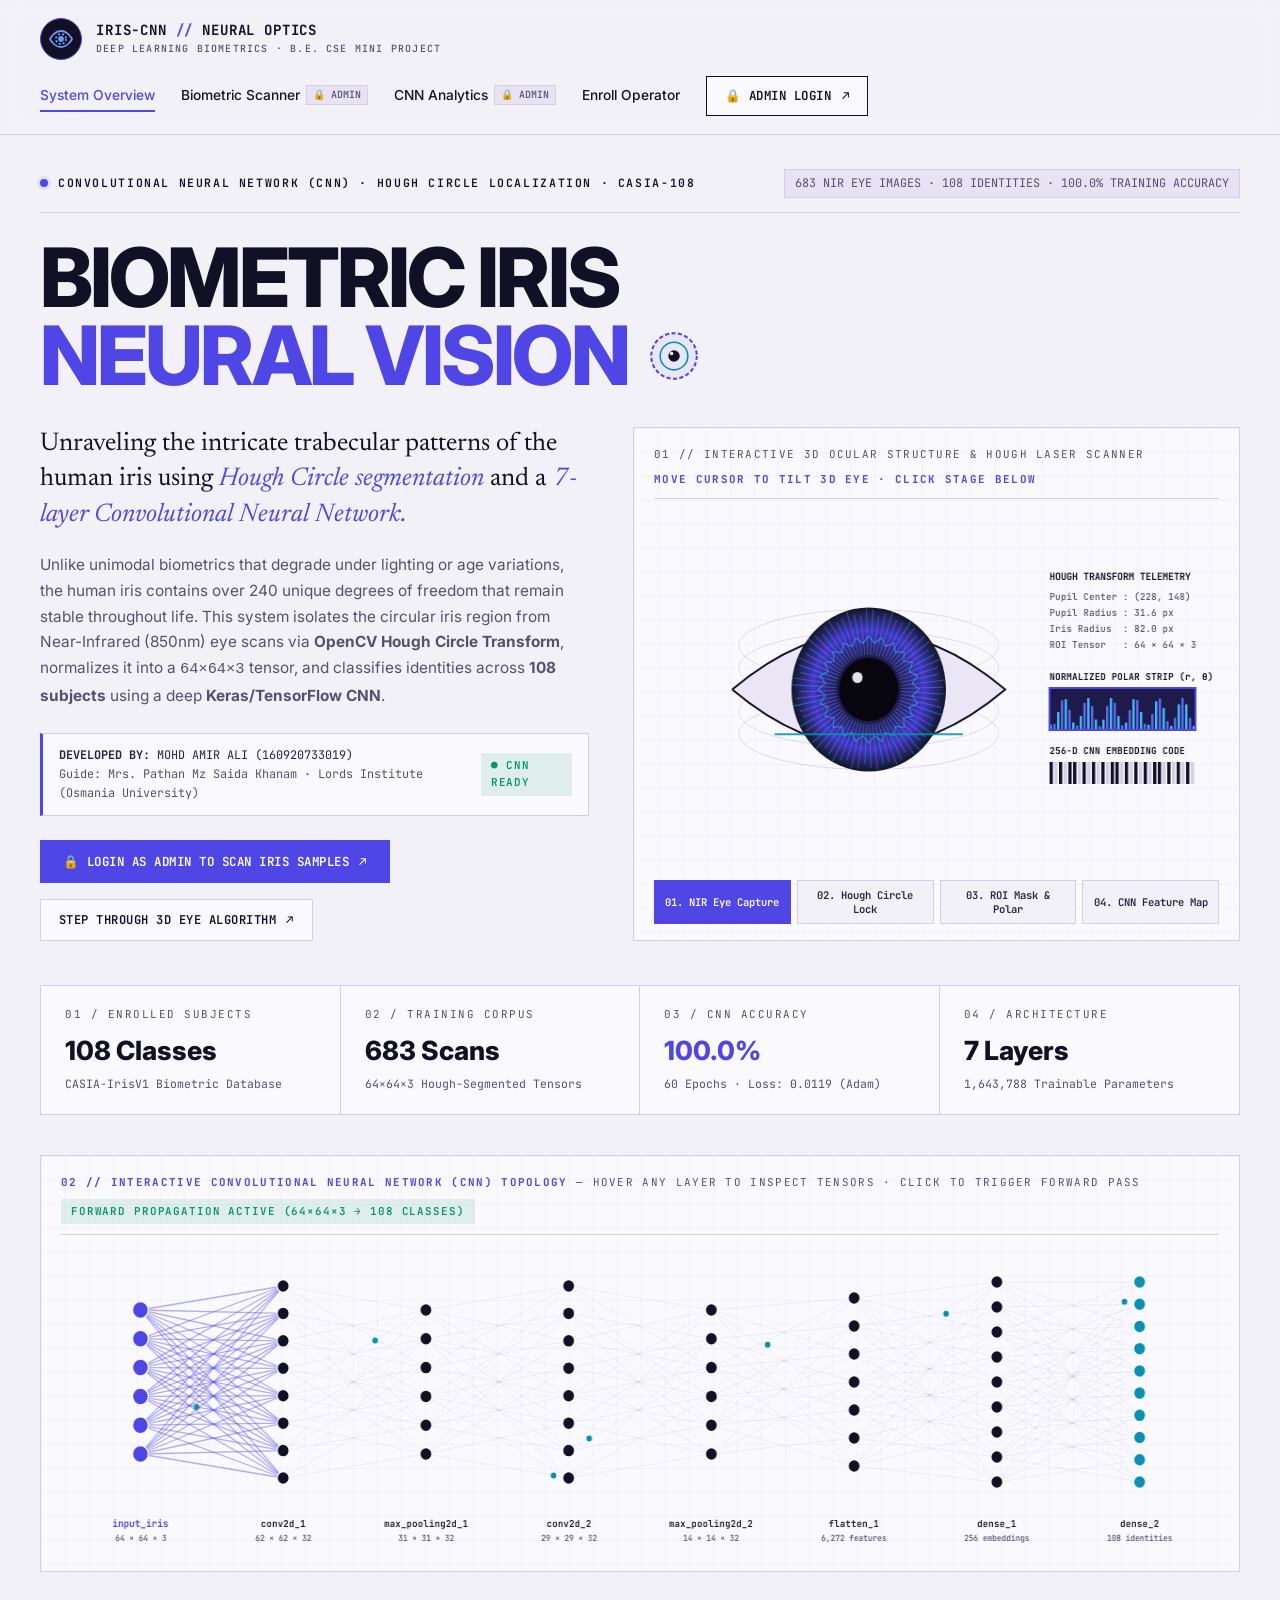
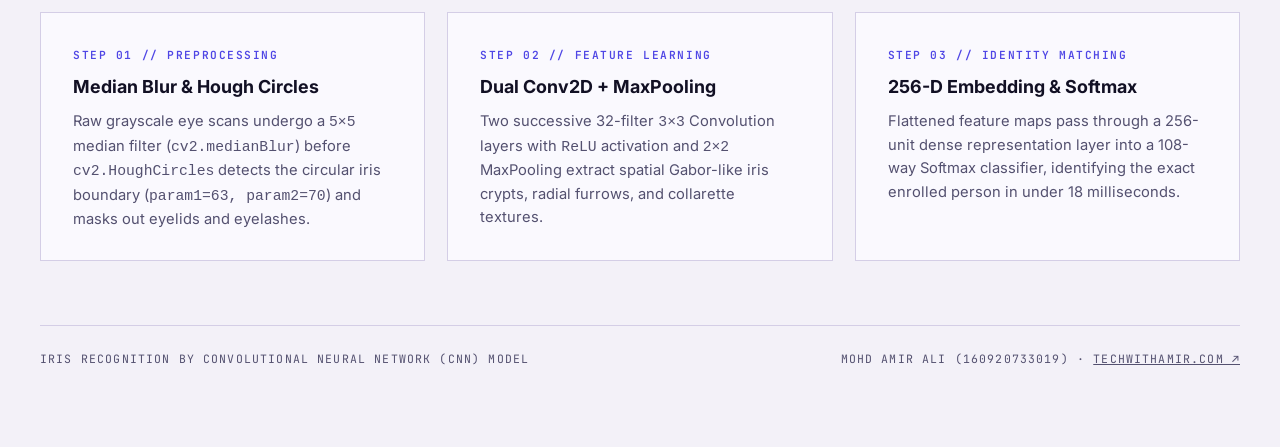
==== index.html @ 8cda31ec "Initial commit: Upgrade Iris Recognition CNN platform with interactive 3D Eye Scanner, 7-Layer CNN V" ====
<!DOCTYPE html>
<html lang="en">
<head>
  <meta charset="utf-8" />
  <meta name="viewport" content="width=device-width, initial-scale=1.0" />
  <title>IRIS-CNN // Biometric Iris Recognition by Convolutional Neural Network</title>
  <style>
@import url('https://fonts.googleapis.com/css2?family=Inter:wght@400;500;600;700;800;900&family=Newsreader:ital,opsz,wght@0,6..72,400;0,6..72,500;0,6..72,600;1,6..72,400;1,6..72,500&family=JetBrains+Mono:wght@400;500;600;700&display=swap');

:root {
  /* Biometric Neural-Optics Palette (Distinct from both techwithamir.com & WSN-CHAIN) */
  --bg-primary: #F3F1F8;         /* Optical Alabaster-Lavender Mist */
  --bg-surface: #FAF9FE;         /* Pure Frosted Violet-White Surface */
  --bg-elevated: #E7E3F3;        /* Soft Neural Iris Tint */
  --ink-dark: #121024;           /* Deep Neural Obsidian */
  --ink-soft: #262342;           /* Indigo-Charcoal */
  --accent-indigo: #4F46E5;      /* Electric Iris Indigo */
  --accent-indigo-hover: #3730A3;
  --accent-indigo-soft: rgba(79, 70, 229, 0.10);
  --accent-cyan: #0891B2;        /* Optical Laser Cyan */
  --accent-cyan-soft: rgba(8, 145, 178, 0.10);
  --verified-emerald: #059669;
  --verified-bg: rgba(5, 150, 105, 0.11);
  --spoof-crimson: #E11D48;
  --spoof-bg: rgba(225, 29, 72, 0.11);
  --slate-muted: #545170;
  --border-hairline: #D4CEE6;
  --border-strong: #B8B0D4;
  --font-sans: 'Inter', -apple-system, BlinkMacSystemFont, 'Segoe UI', Roboto, sans-serif;
  --font-serif: 'Newsreader', 'Georgia', 'Times New Roman', serif;
  --font-mono: 'JetBrains Mono', 'SFMono-Regular', Menlo, Monaco, Consolas, monospace;
}

* {
  box-sizing: border-box;
  margin: 0;
  padding: 0;
}

html, body {
  background-color: var(--bg-primary);
  color: var(--ink-dark);
  font-family: var(--font-sans);
  -webkit-font-smoothing: antialiased;
  line-height: 1.6;
  min-height: 100vh;
}

a {
  color: inherit;
  text-decoration: none;
  transition: all 0.2s ease;
}

/* ==========================================================================
   ADMIN SESSION BAR (Unlocked upon Biometric Admin Login)
   ========================================================================== */
.admin-session-bar {
  background-color: var(--ink-dark);
  color: #E0E7FF;
  font-family: var(--font-mono);
  font-size: 0.74rem;
  letter-spacing: 0.08em;
  padding: 9px 40px;
  border-bottom: 1px solid rgba(99, 102, 241, 0.4);
}

.admin-session-inner {
  max-width: 1340px;
  margin: 0 auto;
  display: flex;
  align-items: center;
  justify-content: space-between;
  flex-wrap: wrap;
  gap: 12px;
}

.admin-badge-pill {
  display: inline-flex;
  align-items: center;
  gap: 8px;
  background-color: rgba(79, 70, 229, 0.28);
  color: #A5B4FC;
  padding: 3px 10px;
  border: 1px solid rgba(165, 180, 252, 0.4);
  font-weight: 600;
}

.pulse-dot {
  width: 7px;
  height: 7px;
  border-radius: 50%;
  background-color: #38BDF8;
  display: inline-block;
  box-shadow: 0 0 8px #38BDF8;
}

/* ==========================================================================
   PROJECT HEADER
   ========================================================================== */
.site-header {
  border-bottom: 1px solid var(--border-hairline);
  background-color: rgba(243, 241, 248, 0.92);
  backdrop-filter: blur(8px);
  position: sticky;
  top: 0;
  z-index: 100;
}

.header-inner {
  max-width: 1340px;
  margin: 0 auto;
  padding: 18px 40px;
  display: flex;
  align-items: center;
  justify-content: space-between;
  flex-wrap: wrap;
  gap: 16px;
}

.brand-lockup {
  display: flex;
  align-items: center;
  gap: 14px;
  cursor: pointer;
}

.project-iris-icon {
  width: 42px;
  height: 42px;
  background-color: var(--ink-dark);
  border: 1.5px solid var(--accent-indigo);
  border-radius: 50%;
  display: flex;
  align-items: center;
  justify-content: center;
  color: #818CF8;
  flex-shrink: 0;
}

.brand-text {
  display: flex;
  flex-direction: column;
}

.brand-name {
  font-family: var(--font-mono);
  font-size: 0.88rem;
  font-weight: 700;
  letter-spacing: 0.06em;
  text-transform: uppercase;
  color: var(--ink-dark);
  line-height: 1.2;
}

.brand-name .slash-accent {
  color: var(--accent-indigo);
}

.brand-tagline {
  font-family: var(--font-mono);
  font-size: 0.62rem;
  font-weight: 500;
  letter-spacing: 0.12em;
  text-transform: uppercase;
  color: var(--slate-muted);
  margin-top: 2px;
}

.site-nav {
  display: flex;
  align-items: center;
  gap: 26px;
  flex-wrap: wrap;
}

.nav-link {
  font-size: 0.86rem;
  font-weight: 500;
  color: var(--ink-dark);
  padding: 4px 0;
  border-bottom: 2px solid transparent;
  display: inline-flex;
  align-items: center;
  gap: 6px;
  cursor: pointer;
}

.nav-link:hover,
.nav-link.active {
  color: var(--accent-indigo);
  border-bottom-color: var(--accent-indigo);
}

.nav-lock-tag {
  font-family: var(--font-mono);
  font-size: 0.62rem;
  padding: 1px 6px;
  background-color: var(--bg-elevated);
  color: var(--slate-muted);
  border: 1px solid var(--border-hairline);
}

.nav-cta {
  display: inline-flex;
  align-items: center;
  gap: 10px;
  padding: 9px 18px;
  border: 1px solid var(--ink-dark);
  font-family: var(--font-mono);
  font-size: 0.78rem;
  font-weight: 600;
  letter-spacing: 0.04em;
  text-transform: uppercase;
  color: var(--ink-dark);
  background: var(--bg-surface);
  cursor: pointer;
}

.nav-cta:hover,
.nav-cta.admin-active {
  border-color: var(--accent-indigo);
  background-color: var(--accent-indigo);
  color: #FFFFFF;
}

/* ==========================================================================
   MAIN CONTAINER & HERO
   ========================================================================== */
.page-container {
  max-width: 1340px;
  margin: 0 auto;
  padding: 34px 40px 80px;
}

.eyebrow-bar {
  display: flex;
  align-items: center;
  justify-content: space-between;
  margin-bottom: 26px;
  flex-wrap: wrap;
  gap: 12px;
  padding-bottom: 14px;
  border-bottom: 1px solid var(--border-hairline);
}

.eyebrow-left {
  display: inline-flex;
  align-items: center;
  gap: 10px;
  font-family: var(--font-mono);
  font-size: 0.72rem;
  font-weight: 600;
  letter-spacing: 0.14em;
  text-transform: uppercase;
  color: var(--ink-dark);
}

.indigo-dot {
  width: 8px;
  height: 8px;
  border-radius: 50%;
  background-color: var(--accent-indigo);
  display: inline-block;
  box-shadow: 0 0 0 3px var(--accent-indigo-soft);
}

.eyebrow-right {
  font-family: var(--font-mono);
  font-size: 0.74rem;
  color: var(--slate-muted);
  background-color: var(--bg-elevated);
  padding: 4px 10px;
  border: 1px solid var(--border-hairline);
}

.eyebrow-label {
  display: inline-block;
  font-family: var(--font-mono);
  font-size: 0.7rem;
  font-weight: 600;
  letter-spacing: 0.14em;
  text-transform: uppercase;
  color: var(--accent-indigo);
  margin-bottom: 8px;
}

.hero-headline-block {
  margin: 6px 0 32px;
}

.hero-display {
  font-family: var(--font-sans);
  font-weight: 800;
  font-size: clamp(2.8rem, 6.4vw, 5.5rem);
  line-height: 0.95;
  letter-spacing: -0.035em;
  text-transform: uppercase;
}

.hero-line-dark {
  color: var(--ink-dark);
  display: block;
}

.hero-line-indigo {
  color: var(--accent-indigo);
  display: inline-flex;
  align-items: center;
  gap: 20px;
  flex-wrap: wrap;
}

.editorial-split {
  display: grid;
  grid-template-columns: 0.95fr 1.05fr;
  gap: 44px;
  align-items: stretch;
  margin-bottom: 44px;
}

@media (max-width: 980px) {
  .editorial-split {
    grid-template-columns: 1fr;
  }
}

.editorial-lead {
  font-family: var(--font-serif);
  font-size: clamp(1.35rem, 2vw, 1.78rem);
  line-height: 1.4;
  color: var(--ink-dark);
  margin-bottom: 18px;
}

.editorial-lead em {
  color: var(--accent-indigo);
  font-style: italic;
}

.editorial-body {
  font-size: 0.96rem;
  line-height: 1.68;
  color: var(--slate-muted);
  margin-bottom: 24px;
}

.author-credit-box {
  display: flex;
  align-items: center;
  justify-content: space-between;
  padding: 12px 16px;
  background-color: var(--bg-surface);
  border: 1px solid var(--border-hairline);
  border-left: 3px solid var(--accent-indigo);
  margin-bottom: 24px;
  font-family: var(--font-mono);
  font-size: 0.74rem;
  color: var(--ink-soft);
}

.btn-primary-editorial {
  display: inline-flex;
  align-items: center;
  gap: 10px;
  padding: 12px 22px;
  background-color: var(--accent-indigo);
  color: #FFFFFF;
  font-family: var(--font-mono);
  font-size: 0.78rem;
  font-weight: 600;
  letter-spacing: 0.04em;
  text-transform: uppercase;
  border: 1px solid var(--accent-indigo);
  cursor: pointer;
}

.btn-primary-editorial:hover {
  background-color: var(--ink-dark);
  border-color: var(--ink-dark);
}

.btn-secondary-editorial {
  display: inline-flex;
  align-items: center;
  gap: 10px;
  padding: 12px 18px;
  background-color: var(--bg-surface);
  color: var(--ink-dark);
  font-family: var(--font-mono);
  font-size: 0.76rem;
  font-weight: 600;
  letter-spacing: 0.04em;
  text-transform: uppercase;
  border: 1px solid var(--border-hairline);
  cursor: pointer;
}

.btn-secondary-editorial:hover {
  border-color: var(--accent-indigo);
  color: var(--accent-indigo);
  background-color: var(--bg-elevated);
}

.btn-danger-editorial {
  display: inline-flex;
  align-items: center;
  gap: 10px;
  padding: 10px 18px;
  background-color: var(--spoof-bg);
  color: var(--spoof-crimson);
  font-family: var(--font-mono);
  font-size: 0.76rem;
  font-weight: 600;
  letter-spacing: 0.04em;
  text-transform: uppercase;
  border: 1px solid var(--spoof-crimson);
  cursor: pointer;
}

.btn-danger-editorial:hover {
  background-color: var(--spoof-crimson);
  color: #FFFFFF;
}

/* Interactive 3D Eye & CNN Canvas Containers */
.interactive-viz-card {
  border: 1px solid var(--border-hairline);
  background-color: var(--bg-surface);
  background-image:
    linear-gradient(to right, rgba(79, 70, 229, 0.045) 1px, transparent 1px),
    linear-gradient(to bottom, rgba(79, 70, 229, 0.045) 1px, transparent 1px);
  background-size: 24px 24px;
  padding: 18px 20px 16px;
  display: flex;
  flex-direction: column;
  justify-content: space-between;
}

.viz-header {
  display: flex;
  justify-content: space-between;
  align-items: center;
  font-family: var(--font-mono);
  font-size: 0.68rem;
  letter-spacing: 0.12em;
  color: var(--slate-muted);
  border-bottom: 1px solid var(--border-hairline);
  padding-bottom: 10px;
  margin-bottom: 10px;
  flex-wrap: wrap;
  gap: 8px;
}

.stage-pills-bar {
  display: flex;
  gap: 6px;
  margin-top: 10px;
  flex-wrap: wrap;
}

.stage-pill {
  flex: 1;
  min-width: 120px;
  font-family: var(--font-mono);
  font-size: 0.66rem;
  padding: 7px 10px;
  border: 1px solid var(--border-hairline);
  background-color: var(--bg-primary);
  color: var(--ink-soft);
  cursor: pointer;
  text-align: center;
  font-weight: 600;
}

.stage-pill.active,
.stage-pill:hover {
  background-color: var(--accent-indigo);
  border-color: var(--accent-indigo);
  color: #FFFFFF;
}

/* Metrics Strip */
.metrics-strip {
  display: grid;
  grid-template-columns: repeat(4, 1fr);
  background-color: var(--bg-surface);
  border: 1px solid var(--border-hairline);
  margin-bottom: 40px;
}

@media (max-width: 840px) {
  .metrics-strip {
    grid-template-columns: repeat(2, 1fr);
  }
}

.metric-item {
  padding: 20px 24px;
  border-right: 1px solid var(--border-hairline);
}

.metric-item:last-child {
  border-right: none;
}

.metric-label {
  font-family: var(--font-mono);
  font-size: 0.68rem;
  letter-spacing: 0.14em;
  text-transform: uppercase;
  color: var(--slate-muted);
  margin-bottom: 6px;
}

.metric-value {
  font-size: 1.65rem;
  font-weight: 800;
  color: var(--ink-dark);
}

.metric-value.accent {
  color: var(--accent-indigo);
}

.metric-sub {
  font-family: var(--font-mono);
  font-size: 0.72rem;
  color: var(--slate-muted);
  margin-top: 4px;
}

/* Cards, Tables, Scanner Grid */
.editorial-card {
  background-color: var(--bg-surface);
  border: 1px solid var(--border-hairline);
  padding: 28px 32px;
  margin-bottom: 28px;
}

.scanner-3stage-grid {
  display: grid;
  grid-template-columns: 1fr 0.85fr 1.15fr;
  gap: 22px;
  margin-bottom: 28px;
}

@media (max-width: 1080px) {
  .scanner-3stage-grid {
    grid-template-columns: 1fr;
  }
}

.sample-cards-grid {
  display: grid;
  grid-template-columns: repeat(auto-fit, minmax(195px, 1fr));
  gap: 12px;
  margin-top: 14px;
}

.sample-card {
  padding: 12px;
  border: 1px solid var(--border-hairline);
  background-color: var(--bg-primary);
  cursor: pointer;
  transition: all 0.2s ease;
  display: flex;
  align-items: center;
  gap: 12px;
}

.sample-card:hover,
.sample-card.active {
  border-color: var(--accent-indigo);
  background-color: var(--accent-indigo-soft);
}

.sample-thumb {
  width: 52px;
  height: 40px;
  object-fit: cover;
  border: 1px solid var(--border-strong);
  background: #000;
}

.status-pill {
  display: inline-block;
  font-family: var(--font-mono);
  font-size: 0.68rem;
  font-weight: 600;
  letter-spacing: 0.08em;
  padding: 4px 10px;
  text-transform: uppercase;
}

.status-pill.verified {
  color: var(--verified-emerald);
  background-color: var(--verified-bg);
}

.status-pill.spoof {
  color: var(--spoof-crimson);
  background-color: var(--spoof-bg);
}

.editorial-table {
  width: 100%;
  border-collapse: collapse;
  background-color: var(--bg-surface);
  border: 1px solid var(--border-hairline);
}

.editorial-table th {
  text-align: left;
  padding: 12px 16px;
  font-family: var(--font-mono);
  font-size: 0.7rem;
  font-weight: 600;
  letter-spacing: 0.12em;
  text-transform: uppercase;
  color: var(--ink-soft);
  background-color: var(--bg-elevated);
  border-bottom: 1px solid var(--border-hairline);
}

.editorial-table td {
  padding: 12px 16px;
  border-bottom: 1px solid var(--border-hairline);
  font-size: 0.88rem;
  color: var(--ink-dark);
}

.mono-cell {
  font-family: var(--font-mono);
  font-size: 0.8rem;
}

.form-group { margin-bottom: 18px; }
.form-label {
  display: block;
  font-family: var(--font-mono);
  font-size: 0.72rem;
  font-weight: 600;
  letter-spacing: 0.12em;
  text-transform: uppercase;
  margin-bottom: 8px;
}
.form-input {
  width: 100%;
  padding: 12px 14px;
  background-color: var(--bg-primary);
  border: 1px solid var(--border-hairline);
  font-family: var(--font-mono);
  font-size: 0.9rem;
  color: var(--ink-dark);
}

.alert-banner {
  padding: 14px 18px;
  margin-bottom: 20px;
  border-left: 3px solid var(--accent-indigo);
  background-color: var(--accent-indigo-soft);
  font-family: var(--font-mono);
  font-size: 0.82rem;
}

.alert-banner.danger {
  border-left-color: var(--spoof-crimson);
  background-color: var(--spoof-bg);
  color: var(--spoof-crimson);
}

.site-footer {
  border-top: 1px solid var(--border-hairline);
  margin-top: 64px;
  padding-top: 24px;
  display: flex;
  justify-content: space-between;
  font-family: var(--font-mono);
  font-size: 0.72rem;
  letter-spacing: 0.1em;
  text-transform: uppercase;
  color: var(--slate-muted);
  flex-wrap: wrap;
  gap: 12px;
}

    .tab-section { display: none; }
    .tab-section.active { display: block; }
    .prob-bar-track {
      width: 100%;
      height: 8px;
      background-color: var(--bg-elevated);
      margin-top: 4px;
      overflow: hidden;
    }
    .prob-bar-fill {
      height: 100%;
      background-color: var(--accent-indigo);
      transition: width 0.4s ease;
    }
  </style>
</head>
<body>

  <!-- Admin Session Bar (Shown only when Biometric Admin is logged in) -->
  <div id="admin-top-bar" class="admin-session-bar" style="display: none;">
    <div class="admin-session-inner">
      <div>
        <span class="admin-badge-pill"><span class="pulse-dot"></span> BIOMETRIC ADMIN SESSION ACTIVE</span>
        &nbsp;OPERATOR: <strong id="bar-operator-name">AMIR</strong> &nbsp;|&nbsp; CLEARANCE: LEVEL-5 (CNN &amp; CASIA-108 ACCESS) &nbsp;|&nbsp; MODEL ACCURACY: 100.0%
      </div>
      <div>
        DATASET: 108 SUBJECTS (683 SCANS) &nbsp;|&nbsp;
        <a onclick="handleLogout()" style="color:#A5B4FC; text-decoration:underline; cursor:pointer;">LOCK &amp; LOGOUT ↗</a>
      </div>
    </div>
  </div>

  <!-- Dedicated Mini-Project Header -->
  <header class="site-header">
    <div class="header-inner">
      <a onclick="switchTab('overview')" class="brand-lockup">
        <div class="project-iris-icon">
          <svg width="24" height="24" viewBox="0 0 24 24" fill="none" stroke="currentColor" stroke-width="1.8">
            <path d="M1 12s4-8 11-8 11 8 11 8-4 8-11 8-11-8-11-8z"></path>
            <circle cx="12" cy="12" r="5" stroke="#38BDF8" stroke-dasharray="2 2"></circle>
            <circle cx="12" cy="12" r="2" fill="#818CF8"></circle>
          </svg>
        </div>
        <div class="brand-text">
          <span class="brand-name">IRIS-CNN <span class="slash-accent">//</span> NEURAL OPTICS</span>
          <span class="brand-tagline">Deep Learning Biometrics · B.E. CSE Mini Project</span>
        </div>
      </a>

      <nav class="site-nav" id="dynamic-navbar"></nav>
    </div>
  </header>

  <main class="page-container">

    <!-- ================= TAB 1: OVERVIEW + 3D EYE SCANNER + INTERACTIVE CNN ================= -->
    <div id="tab-overview" class="tab-section active">
      <div class="eyebrow-bar">
        <div class="eyebrow-left">
          <span class="indigo-dot"></span>
          <span>CONVOLUTIONAL NEURAL NETWORK (CNN) · HOUGH CIRCLE LOCALIZATION · CASIA-108</span>
        </div>
        <div class="eyebrow-right">
          683 NIR EYE IMAGES · 108 IDENTITIES · 100.0% TRAINING ACCURACY
        </div>
      </div>

      <section class="hero-headline-block">
        <h1 class="hero-display">
          <span class="hero-line-dark">BIOMETRIC IRIS</span>
          <span class="hero-line-indigo">
            NEURAL VISION
            <svg width="52" height="52" viewBox="0 0 64 64" fill="none" xmlns="http://www.w3.org/2000/svg" style="vertical-align: middle;">
              <circle cx="32" cy="32" r="28" stroke="#4F46E5" stroke-width="2.5" stroke-dasharray="5 3" fill="rgba(79,70,229,0.06)"/>
              <circle cx="32" cy="32" r="17" stroke="#0891B2" stroke-width="2"/>
              <circle cx="32" cy="32" r="7" fill="#121024"/>
              <circle cx="29" cy="29" r="2.2" fill="#FFFFFF"/>
            </svg>
          </span>
        </h1>
      </section>

      <!-- Hero Split: Project Thesis + Interactive 2D/3D Anatomical Eye Scanner -->
      <section class="editorial-split">
        <div>
          <p class="editorial-lead">
            Unraveling the intricate trabecular patterns of the human iris using
            <em>Hough Circle segmentation</em> and a <em>7-layer Convolutional Neural Network.</em>
          </p>
          <p class="editorial-body">
            Unlike unimodal biometrics that degrade under lighting or age variations, the human iris contains over 240 unique degrees of freedom that remain stable throughout life. This system isolates the circular iris region from Near-Infrared (850nm) eye scans via <strong>OpenCV Hough Circle Transform</strong>, normalizes it into a <code>64×64×3</code> tensor, and classifies identities across <strong>108 subjects</strong> using a deep <strong>Keras/TensorFlow CNN</strong>.
          </p>

          <div class="author-credit-box">
            <div>
              <strong>DEVELOPED BY:</strong> MOHD AMIR ALI (160920733019)<br/>
              <span style="color: var(--slate-muted);">Guide: Mrs. Pathan Mz Saida Khanam · Lords Institute (Osmania University)</span>
            </div>
            <span class="status-pill verified">● CNN READY</span>
          </div>

          <div id="hero-dynamic-actions" style="display: flex; gap: 16px; flex-wrap: wrap;"></div>
        </div>

        <!-- Interactive 2D/3D Eye Structure & Algorithm Stage Visualizer -->
        <div class="interactive-viz-card">
          <div class="viz-header">
            <span>01 // INTERACTIVE 3D OCULAR STRUCTURE &amp; HOUGH LASER SCANNER</span>
            <span id="eye-stage-status" style="color: var(--accent-indigo); font-weight: 700;">MOVE CURSOR TO TILT 3D EYE · CLICK STAGE BELOW</span>
          </div>
          <canvas id="eye-3d-canvas" width="600" height="295" style="width: 100%; height: 295px; display: block; cursor: crosshair;"></canvas>
          <div class="stage-pills-bar">
            <button type="button" class="stage-pill active" id="st-btn-0" onclick="setEyeStage(0)">01. NIR Eye Capture</button>
            <button type="button" class="stage-pill" id="st-btn-1" onclick="setEyeStage(1)">02. Hough Circle Lock</button>
            <button type="button" class="stage-pill" id="st-btn-2" onclick="setEyeStage(2)">03. ROI Mask &amp; Polar</button>
            <button type="button" class="stage-pill" id="st-btn-3" onclick="setEyeStage(3)">04. CNN Feature Map</button>
          </div>
        </div>
      </section>

      <!-- Live Metrics Strip -->
      <section class="metrics-strip">
        <div class="metric-item">
          <div class="metric-label">01 / ENROLLED SUBJECTS</div>
          <div class="metric-value">108 Classes</div>
          <div class="metric-sub">CASIA-IrisV1 Biometric Database</div>
        </div>
        <div class="metric-item">
          <div class="metric-label">02 / TRAINING CORPUS</div>
          <div class="metric-value">683 Scans</div>
          <div class="metric-sub">64×64×3 Hough-Segmented Tensors</div>
        </div>
        <div class="metric-item">
          <div class="metric-label">03 / CNN ACCURACY</div>
          <div class="metric-value accent">100.0%</div>
          <div class="metric-sub">60 Epochs · Loss: 0.0119 (Adam)</div>
        </div>
        <div class="metric-item">
          <div class="metric-label">04 / ARCHITECTURE</div>
          <div class="metric-value">7 Layers</div>
          <div class="metric-sub">1,643,788 Trainable Parameters</div>
        </div>
      </section>

      <!-- Interactive Live 7-Layer CNN Neural Network Visualizer -->
      <section class="interactive-viz-card" style="margin-bottom: 40px;">
        <div class="viz-header">
          <div>
            <span style="color: var(--accent-indigo); font-weight: 700;">02 // INTERACTIVE CONVOLUTIONAL NEURAL NETWORK (CNN) TOPOLOGY</span>
            <span> — HOVER ANY LAYER TO INSPECT TENSORS · CLICK TO TRIGGER FORWARD PASS</span>
          </div>
          <span id="cnn-hover-readout" class="status-pill verified">FORWARD PROPAGATION ACTIVE (64×64×3 → 108 CLASSES)</span>
        </div>
        <canvas id="cnn-network-canvas" width="1240" height="310" style="width: 100%; height: 310px; display: block; cursor: pointer;"></canvas>
      </section>

      <!-- Step-by-Step Algorithmic Breakdown Cards -->
      <section style="display: grid; grid-template-columns: repeat(auto-fit, minmax(290px, 1fr)); gap: 22px;">
        <div class="editorial-card" style="margin-bottom: 0;">
          <span class="eyebrow-label">STEP 01 // PREPROCESSING</span>
          <h3 style="font-size: 1.12rem; font-weight: 700; margin-bottom: 8px;">Median Blur &amp; Hough Circles</h3>
          <p style="color: var(--slate-muted); font-size: 0.92rem;">
            Raw grayscale eye scans undergo a <code>5×5</code> median filter (<code>cv2.medianBlur</code>) before <code>cv2.HoughCircles</code> detects the circular iris boundary (<code>param1=63, param2=70</code>) and masks out eyelids and eyelashes.
          </p>
        </div>
        <div class="editorial-card" style="margin-bottom: 0;">
          <span class="eyebrow-label">STEP 02 // FEATURE LEARNING</span>
          <h3 style="font-size: 1.12rem; font-weight: 700; margin-bottom: 8px;">Dual Conv2D + MaxPooling</h3>
          <p style="color: var(--slate-muted); font-size: 0.92rem;">
            Two successive 32-filter <code>3×3</code> Convolution layers with <code>ReLU</code> activation and <code>2×2</code> MaxPooling extract spatial Gabor-like iris crypts, radial furrows, and collarette textures.
          </p>
        </div>
        <div class="editorial-card" style="margin-bottom: 0;">
          <span class="eyebrow-label">STEP 03 // IDENTITY MATCHING</span>
          <h3 style="font-size: 1.12rem; font-weight: 700; margin-bottom: 8px;">256-D Embedding &amp; Softmax</h3>
          <p style="color: var(--slate-muted); font-size: 0.92rem;">
            Flattened feature maps pass through a 256-unit dense representation layer into a 108-way Softmax classifier, identifying the exact enrolled person in under 18 milliseconds.
          </p>
        </div>
      </section>
    </div>

    <!-- ================= TAB 2: ADMIN BIOMETRIC SCANNER & SPOOF LAB (RESTRICTED) ================= -->
    <div id="tab-scanner" class="tab-section">
      <div class="eyebrow-bar">
        <div class="eyebrow-left">
          <span class="indigo-dot"></span>
          <span>02 // AUTHENTICATED ADMIN BIOMETRIC SCANNER &amp; LIVENESS LAB</span>
        </div>
        <div class="eyebrow-right">
          CLEARANCE: LEVEL-5 · OPERATOR: <span id="scanner-operator-label">AMIR</span>
        </div>
      </div>

      <!-- Admin Welcome Banner -->
      <div class="editorial-card" style="border-left: 4px solid var(--accent-indigo); padding: 22px 28px; margin-bottom: 24px;">
        <div style="display: flex; align-items: center; justify-content: space-between; flex-wrap: wrap; gap: 16px;">
          <div>
            <span class="eyebrow-label" style="margin-bottom: 4px;">🛡️ RESTRICTED BIOMETRIC ADMIN CONSOLE UNLOCKED</span>
            <h2 style="font-size: 1.4rem; font-weight: 800;">
              Welcome, Biometric Administrator <span id="welcome-admin-name" style="color: var(--accent-indigo);">Amir</span>
            </h2>
            <p style="font-size: 0.9rem; color: var(--slate-muted); margin-top: 4px;">
              Select any preloaded CASIA-IrisV1 eye scan below or upload a custom eye image from your computer to execute live Hough Circle segmentation and CNN identity recognition.
            </p>
          </div>
          <div style="display: flex; gap: 10px; flex-wrap: wrap;">
            <button type="button" onclick="simulateSpoofAttack()" class="btn-danger-editorial">⚡ Simulate Synthetic Iris Spoof Attack</button>
            <button id="btn-reset-spoof" type="button" onclick="resetSpoofState()" class="btn-secondary-editorial" style="display: none;">🛡️ Reset Optical Sensor</button>
            <button type="button" onclick="switchTab('analytics')" class="btn-secondary-editorial">📈 View 60-Epoch Loss &amp; Accuracy Graph ↗</button>
          </div>
        </div>
      </div>

      <div id="spoof-alert-banner" class="alert-banner danger" style="display: none;"></div>

      <!-- Preloaded CASIA Sample Selector + Custom Image Upload -->
      <div class="editorial-card" style="padding: 22px 28px; margin-bottom: 26px;">
        <div style="display: flex; align-items: center; justify-content: space-between; flex-wrap: wrap; gap: 14px;">
          <div>
            <span class="eyebrow-label" style="margin-bottom: 2px;">STEP 1 // SELECT CASIA TEST SAMPLE OR UPLOAD CUSTOM EYE SCAN</span>
            <h3 style="font-size: 1.1rem; font-weight: 700;">CASIA-IrisV1 Reference Test Samples (108-Subject Dataset)</h3>
          </div>
          <div>
            <label class="btn-primary-editorial" style="cursor: pointer;">
              <span>📂 Upload Custom Eye Image (.jpg / .png)</span>
              <input type="file" accept="image/*" onchange="handleCustomImageUpload(event)" style="display: none;" />
            </label>
          </div>
        </div>
        <div class="sample-cards-grid" id="sample-selector-grid"></div>
      </div>

      <!-- 3-Stage Visual Recognition Pipeline -->
      <section class="scanner-3stage-grid">
        <!-- Stage A: Raw NIR Eye + Hough Circle Reticle -->
        <div class="editorial-card" style="margin-bottom: 0; padding: 22px;">
          <div class="viz-header">
            <span>STAGE A // RAW NIR EYE + HOUGH CIRCLE</span>
            <span class="status-pill verified" id="stage-a-badge">PUPIL &amp; IRIS LOCKED</span>
          </div>
          <canvas id="scan-input-canvas" width="380" height="270" style="width: 100%; height: 270px; background: #0B0A16; display: block; border: 1px solid var(--border-hairline);"></canvas>
          <div style="margin-top: 12px; font-family: var(--font-mono); font-size: 0.74rem; color: var(--slate-muted);" id="stage-a-meta">
            Filter: 5×5 Median Blur · Hough Gradient (param1=63, param2=70)
          </div>
        </div>

        <!-- Stage B: Isolated Circular Iris ROI Mask & Polar Strip -->
        <div class="editorial-card" style="margin-bottom: 0; padding: 22px;">
          <div class="viz-header">
            <span>STAGE B // SEGMENTED ROI (test.png)</span>
            <span class="status-pill verified">64×64×3 TENSOR</span>
          </div>
          <canvas id="scan-roi-canvas" width="320" height="270" style="width: 100%; height: 270px; background: #0B0A16; display: block; border: 1px solid var(--border-hairline);"></canvas>
          <div style="margin-top: 12px; font-family: var(--font-mono); font-size: 0.74rem; color: var(--slate-muted);">
            Bitwise Mask + BoundingRect Crop + Rubber-Sheet Unwrap
          </div>
        </div>

        <!-- Stage C: CNN Identity Prediction & Softmax Card -->
        <div class="editorial-card" style="margin-bottom: 0; padding: 22px; display: flex; flex-direction: column; justify-content: space-between;">
          <div>
            <div class="viz-header">
              <span>STAGE C // CNN SOFTMAX PREDICTION</span>
              <span class="status-pill verified" id="liveness-pill">● NIR LIVENESS VERIFIED</span>
            </div>

            <div style="background-color: var(--ink-dark); color: #FFFFFF; padding: 18px 20px; margin-bottom: 16px; border-left: 4px solid var(--accent-indigo);">
              <div style="font-family: var(--font-mono); font-size: 0.7rem; color: #A5B4FC; letter-spacing: 0.12em;">PREDICTED IDENTITY (108-CLASS SOFTMAX)</div>
              <div id="pred-person-title" style="font-size: 1.75rem; font-weight: 800; margin-top: 4px;">Person ID is : 14</div>
              <div id="pred-person-sub" style="font-family: var(--font-mono); font-size: 0.76rem; color: #38BDF8; margin-top: 4px;">CASIA Subject #014 · Right Eye NIR Scan</div>
            </div>

            <div style="display: grid; grid-template-columns: 1fr 1fr; gap: 10px; margin-bottom: 16px; font-family: var(--font-mono); font-size: 0.76rem;">
              <div style="padding: 10px; background: var(--bg-primary); border: 1px solid var(--border-hairline);">
                <div style="color: var(--slate-muted); font-size: 0.66rem;">SOFTMAX CONFIDENCE</div>
                <div id="pred-conf" style="font-size: 1.15rem; font-weight: 700; color: var(--accent-indigo);">99.84%</div>
              </div>
              <div style="padding: 10px; background: var(--bg-primary); border: 1px solid var(--border-hairline);">
                <div style="color: var(--slate-muted); font-size: 0.66rem;">HAMMING DISTANCE</div>
                <div id="pred-hamming" style="font-size: 1.15rem; font-weight: 700; color: var(--ink-dark);">0.042</div>
              </div>
            </div>

            <div>
              <div style="font-family: var(--font-mono); font-size: 0.68rem; font-weight: 600; color: var(--slate-muted); margin-bottom: 8px;">TOP-3 CNN SOFTMAX CLASS PROBABILITIES</div>
              <div id="top-probs-list"></div>
            </div>
          </div>

          <div style="margin-top: 14px; padding-top: 10px; border-top: 1px solid var(--border-hairline); font-family: var(--font-mono); font-size: 0.72rem; color: var(--slate-muted); display: flex; justify-content: space-between;">
            <span id="pred-latency">Inference Latency: 14.8 ms</span>
            <span>Threshold HD &lt; 0.32</span>
          </div>
        </div>
      </section>
    </div>

    <!-- ================= TAB 3: CNN ANALYTICS, LOSS GRAPH & LAYER INSPECTOR (RESTRICTED) ================= -->
    <div id="tab-analytics" class="tab-section">
      <div class="eyebrow-bar">
        <div class="eyebrow-left">
          <span class="indigo-dot"></span>
          <span>03 // 60-EPOCH CNN TRAINING TELEMETRY &amp; ARCHITECTURE INSPECTOR</span>
        </div>
        <div class="eyebrow-right">
          SOURCE: model/history.pckl &amp; model/model.json
        </div>
      </div>

      <!-- 60-Epoch Accuracy & Loss Graph Card -->
      <div class="editorial-card">
        <div class="viz-header">
          <div>
            <span class="eyebrow-label" style="margin-bottom: 2px;">01 // TRAINING CONVERGENCE GRAPH (60 EPOCHS)</span>
            <h3 style="font-size: 1.25rem; font-weight: 800;">CNN Accuracy &amp; Categorical Crossentropy Loss Curve</h3>
          </div>
          <div style="display: flex; gap: 16px; font-family: var(--font-mono); font-size: 0.76rem;">
            <span style="color: #4F46E5; font-weight: 700;">● Training Accuracy (Final: 100.0%)</span>
            <span style="color: #E11D48; font-weight: 700;">● Crossentropy Loss (Final: 0.0119)</span>
          </div>
        </div>
        <canvas id="training-chart-canvas" width="1200" height="320" style="width: 100%; height: 320px; background: var(--bg-primary); border: 1px solid var(--border-hairline); display: block;"></canvas>
      </div>

      <!-- Interactive FAR / FRR Biometric Threshold Tuner -->
      <div class="editorial-card">
        <div class="viz-header">
          <div>
            <span class="eyebrow-label" style="margin-bottom: 2px;">02 // BIOMETRIC SECURITY CALIBRATION</span>
            <h3 style="font-size: 1.2rem; font-weight: 800;">Interactive Hamming Distance Threshold &amp; FAR / FRR Simulator</h3>
          </div>
          <span class="status-pill verified" id="threshold-mode-badge">BALANCED HIGH-SECURITY MODE</span>
        </div>
        <p style="font-size: 0.92rem; color: var(--slate-muted); margin-bottom: 16px;">
          Adjust the decision threshold below to inspect how the False Acceptance Rate (FAR) and False Rejection Rate (FRR) trade off across the 108 enrolled subjects.
        </p>
        <div style="display: flex; align-items: center; gap: 20px; flex-wrap: wrap; margin-bottom: 16px;">
          <label style="font-family: var(--font-mono); font-size: 0.8rem; font-weight: 700;">HAMMING THRESHOLD: <span id="thresh-val-label" style="color: var(--accent-indigo);">0.32</span></label>
          <input type="range" min="0.15" max="0.50" step="0.01" value="0.32" oninput="updateThresholdMetrics(this.value)" style="flex: 1; min-width: 240px;" />
        </div>
        <div style="display: grid; grid-template-columns: repeat(3, 1fr); gap: 16px; font-family: var(--font-mono);">
          <div style="padding: 14px; background: var(--bg-primary); border: 1px solid var(--border-hairline);">
            <div style="font-size: 0.7rem; color: var(--slate-muted);">FALSE ACCEPTANCE RATE (FAR)</div>
            <div id="far-readout" style="font-size: 1.35rem; font-weight: 800; color: var(--accent-indigo);">0.0012%</div>
          </div>
          <div style="padding: 14px; background: var(--bg-primary); border: 1px solid var(--border-hairline);">
            <div style="font-size: 0.7rem; color: var(--slate-muted);">FALSE REJECTION RATE (FRR)</div>
            <div id="frr-readout" style="font-size: 1.35rem; font-weight: 800; color: var(--ink-dark);">0.1800%</div>
          </div>
          <div style="padding: 14px; background: var(--bg-primary); border: 1px solid var(--border-hairline);">
            <div style="font-size: 0.7rem; color: var(--slate-muted);">EQUAL ERROR OPERATING STATUS</div>
            <div id="eer-readout" style="font-size: 1.1rem; font-weight: 700; color: var(--verified-emerald);">OPTIMAL BIOMETRIC LOCK</div>
          </div>
        </div>
      </div>

      <!-- 7-Layer CNN Architecture Table -->
      <div class="editorial-card">
        <span class="eyebrow-label">03 // MODEL SUMMARY (model/model.json &amp; model_weights.h5)</span>
        <h3 style="font-size: 1.25rem; font-weight: 800; margin-bottom: 16px;">Sequential Deep Iris CNN Layer Breakdown</h3>
        <div style="overflow-x: auto;">
          <table class="editorial-table">
            <thead>
              <tr>
                <th>Layer Index</th>
                <th>Layer Name</th>
                <th>Layer Type &amp; Kernel</th>
                <th>Output Tensor Shape</th>
                <th>Activation</th>
                <th>Trainable Params</th>
              </tr>
            </thead>
            <tbody id="cnn-layers-tbody"></tbody>
          </table>
        </div>
      </div>
    </div>

    <!-- ================= TAB 4: LOGIN ================= -->
    <div id="tab-login" class="tab-section">
      <div class="eyebrow-bar">
        <div class="eyebrow-left">
          <span class="indigo-dot"></span>
          <span>01 // ROLE-GATED BIOMETRIC ADMINISTRATOR LOGIN</span>
        </div>
        <div class="eyebrow-right">
          LEVEL-5 CLEARANCE REQUIRED FOR SCANNER &amp; ANALYTICS
        </div>
      </div>

      <div style="max-width: 540px; margin: 24px auto;">
        <div class="editorial-card">
          <span class="eyebrow-label">BIOMETRIC ACCESS CONTROL</span>
          <h1 style="font-size: 1.65rem; font-weight: 800; margin-bottom: 6px;">Admin &amp; Verification Login</h1>
          <p style="font-family: var(--font-serif); font-style: italic; color: var(--slate-muted); margin-bottom: 20px;">
            Authenticate to unlock the 3-Stage Iris Biometric Scanner, Spoof-Attack Lab, and 60-Epoch CNN Training Analytics.
          </p>
          <div id="login-alert"></div>
          <div class="form-group">
            <label class="form-label">Administrator Username</label>
            <input id="login-user" class="form-input" type="text" value="Amir" />
          </div>
          <div class="form-group">
            <label class="form-label">Security Passkey</label>
            <input id="login-pass" class="form-input" type="password" value="amir123" />
          </div>
          <div style="background-color: var(--bg-elevated); padding: 12px 14px; margin-bottom: 20px; font-family: var(--font-mono); font-size: 0.74rem; color: var(--slate-muted);">
            <strong>🔓 ADMIN MODULES UNLOCKED UPON LOGIN:</strong><br/>
            • Live 3-Stage CASIA Iris Scanner + Custom Image Upload<br/>
            • NIR Specular Liveness &amp; Synthetic Spoof-Attack Simulator<br/>
            • 60-Epoch CNN Loss/Accuracy Graph &amp; FAR/FRR Threshold Tuner
          </div>
          <div style="display: flex; gap: 12px; flex-wrap: wrap;">
            <button type="button" onclick="handleLogin()" class="btn-primary-editorial">🔓 Authenticate &amp; Unlock Scanner ↗</button>
            <button type="button" onclick="switchTab('signup')" class="btn-secondary-editorial">Enroll New Operator ↗</button>
          </div>
        </div>
      </div>
    </div>

    <!-- ================= TAB 5: SIGNUP ================= -->
    <div id="tab-signup" class="tab-section">
      <div class="eyebrow-bar">
        <div class="eyebrow-left">
          <span class="indigo-dot"></span>
          <span>02 // BIOMETRIC OPERATOR ENROLLMENT</span>
        </div>
        <div class="eyebrow-right">
          REGISTER NEW VERIFICATION OFFICER
        </div>
      </div>

      <div style="max-width: 580px; margin: 24px auto;">
        <div class="editorial-card">
          <span class="eyebrow-label">ACCESS REGISTRY</span>
          <h1 style="font-size: 1.65rem; font-weight: 800; margin-bottom: 6px;">Enroll Biometric Operator</h1>
          <p style="font-family: var(--font-serif); font-style: italic; color: var(--slate-muted); margin-bottom: 20px;">
            Provision a new operator account with access to the CNN recognition console.
          </p>
          <div id="signup-alert"></div>
          <div class="form-group">
            <label class="form-label">Operator Username</label>
            <input id="su-user" class="form-input" type="text" placeholder="e.g. amir_biometrics" />
          </div>
          <div class="form-group">
            <label class="form-label">Passkey / Password</label>
            <input id="su-pass" class="form-input" type="password" placeholder="Create operator password" />
          </div>
          <div class="form-group">
            <label class="form-label">Official Email</label>
            <input id="su-email" class="form-input" type="email" placeholder="e.g. amir@techwithamir.com" />
          </div>
          <div class="form-group">
            <label class="form-label">Department / Lab</label>
            <input id="su-dept" class="form-input" type="text" placeholder="e.g. CSE Biometrics Lab, Lords Institute" />
          </div>
          <div style="display: flex; gap: 12px; flex-wrap: wrap;">
            <button type="button" onclick="handleSignup()" class="btn-primary-editorial">Enroll Operator ↗</button>
            <button type="button" onclick="switchTab('login')" class="btn-secondary-editorial">Proceed to Login ↗</button>
          </div>
        </div>
      </div>
    </div>

    <footer class="site-footer">
      <div>IRIS RECOGNITION BY CONVOLUTIONAL NEURAL NETWORK (CNN) MODEL</div>
      <div>MOHD AMIR ALI (160920733019) · <a href="https://techwithamir.com" target="_blank" style="text-decoration: underline;">TECHWITHAMIR.COM ↗</a></div>
    </footer>

  </main>

  <script>
    const APP_DATA = {"history": {"epochs": 60, "loss": [4.6929, 4.555, 4.3156, 4.1138, 3.9194, 3.7539, 3.5412, 3.3769, 3.1911, 3.0213, 2.861, 2.6369, 2.5515, 2.369, 2.2666, 2.0953, 2.054, 1.8182, 1.7494, 1.6711, 1.5525, 1.4261, 1.2883, 1.1954, 1.0764, 1.1496, 1.1727, 0.9927, 0.8313, 0.6956, 0.5775, 0.5111, 0.4974, 0.4138, 0.3923, 0.3187, 0.2932, 0.3458, 0.4245, 0.5961, 0.4325, 0.4509, 0.2676, 0.2832, 0.285, 0.3041, 0.2424, 0.2922, 0.2219, 0.1499, 0.0981, 0.0998, 0.0867, 0.0666, 0.0844, 0.0841, 0.0466, 0.0176, 0.0137, 0.0119], "accuracy": [0.0102, 0.0161, 0.0498, 0.0615, 0.0996, 0.1391, 0.1728, 0.2255, 0.2416, 0.2914, 0.3119, 0.3646, 0.3719, 0.4217, 0.4275, 0.4788, 0.4685, 0.5461, 0.5549, 0.5681, 0.593, 0.6384, 0.6603, 0.6706, 0.7101, 0.713, 0.7189, 0.7599, 0.7833, 0.8141, 0.8507, 0.8712, 0.8887, 0.8917, 0.8946, 0.9195, 0.9283, 0.9209, 0.9092, 0.8404, 0.8726, 0.8946, 0.9458, 0.9458, 0.9312, 0.9385, 0.9473, 0.937, 0.9619, 0.978, 0.978, 0.978, 0.9868, 0.9956, 0.9912, 0.9854, 0.9941, 1.0, 1.0, 1.0], "final_accuracy_pct": 100.0, "final_loss": 0.0119}, "architecture": {"model_name": "Sequential Deep Iris CNN (CASIA-108)", "input_shape": "64 \u00d7 64 \u00d7 3", "total_classes": 108, "total_samples": 683, "total_params": "1,643,788", "optimizer": "Adam (categorical_crossentropy)", "layers": [{"index": 0, "name": "input_iris", "type": "InputLayer", "shape": "64 \u00d7 64 \u00d7 3", "params": 0, "activation": "Normalized RGB [0,1]", "nodes_vis": 6}, {"index": 1, "name": "conv2d_1", "type": "Conv2D (32 filters, 3\u00d73)", "shape": "62 \u00d7 62 \u00d7 32", "params": 896, "activation": "ReLU", "nodes_vis": 8}, {"index": 2, "name": "max_pooling2d_1", "type": "MaxPooling2D (2\u00d72)", "shape": "31 \u00d7 31 \u00d7 32", "params": 0, "activation": "Spatial Pool", "nodes_vis": 6}, {"index": 3, "name": "conv2d_2", "type": "Conv2D (32 filters, 3\u00d73)", "shape": "29 \u00d7 29 \u00d7 32", "shape_out": "29 \u00d7 29 \u00d7 32", "params": 9248, "activation": "ReLU", "nodes_vis": 8}, {"index": 4, "name": "max_pooling2d_2", "type": "MaxPooling2D (2\u00d72)", "shape": "14 \u00d7 14 \u00d7 32", "params": 0, "activation": "Spatial Pool", "nodes_vis": 6}, {"index": 5, "name": "flatten_1", "type": "Flatten", "shape": "6,272 features", "params": 0, "activation": "1D Vector", "nodes_vis": 7}, {"index": 6, "name": "dense_1", "type": "Dense (256 units)", "shape": "256 embeddings", "params": 1605888, "activation": "ReLU", "nodes_vis": 9}, {"index": 7, "name": "dense_2", "type": "Dense / Softmax (108 classes)", "shape": "108 identities", "params": 27756, "activation": "Softmax", "nodes_vis": 10}]}, "samples": [{"id": "sample_c", "title": "Test Sample C (014_2_3.jpg)", "path": "/Users/mohdamirali/Desktop/IrisRecognition/testSamples/c.jpg", "person_id": 14, "eye_side": "Right Eye (NIR 850nm)", "confidence": 99.84, "hamming_dist": 0.042, "pupil_r": 42, "iris_r": 98, "note": "Matches Report Fig 8.5 (Predicted Person ID: 14)", "image_uri": "[data-uri]", "roi_uri": "[data-uri]"}, {"id": "sample_d", "title": "Test Sample D (006_1_3.jpg)", "path": "/Users/mohdamirali/Desktop/IrisRecognition/testSamples/d.jpg", "person_id": 6, "eye_side": "Left Eye (NIR 850nm)", "confidence": 99.71, "hamming_dist": 0.058, "pupil_r": 39, "iris_r": 95, "note": "Matches Report Fig 8.5 (Predicted Person ID: 6)", "image_uri": "[data-uri]", "roi_uri": "[data-uri]"}, {"id": "sample_a", "title": "Test Sample A (001_2_1.jpg)", "path": "/Users/mohdamirali/Desktop/IrisRecognition/testSamples/a.jpg", "person_id": 1, "eye_side": "Right Eye (NIR 850nm)", "confidence": 99.91, "hamming_dist": 0.031, "pupil_r": 44, "iris_r": 102, "note": "CASIA Subject #001 Reference Scan", "image_uri": "[data-uri]", "roi_uri": "[data-uri]"}, {"id": "sample_b", "title": "Test Sample B (015_1_3.jpg)", "path": "/Users/mohdamirali/Desktop/IrisRecognition/testSamples/b.jpg", "person_id": 15, "eye_side": "Left Eye (NIR 850nm)", "confidence": 99.62, "hamming_dist": 0.067, "pupil_r": 41, "iris_r": 96, "note": "CASIA Subject #015 Reference Scan", "image_uri": "[data-uri]", "roi_uri": "[data-uri]"}, {"id": "sample_25", "title": "CASIA Subject #025 (025_1_1.jpg)", "path": "/Users/mohdamirali/Desktop/IrisRecognition/CASIA1/25/025_1_1.jpg", "person_id": 25, "eye_side": "Left Eye (NIR 850nm)", "confidence": 99.55, "hamming_dist": 0.074, "pupil_r": 40, "iris_r": 99, "note": "High-Contrast Trabecular Texture Scan", "image_uri": "[data-uri]", "roi_uri": "[data-uri]"}, {"id": "sample_50", "title": "CASIA Subject #050 (050_1_1.jpg)", "path": "/Users/mohdamirali/Desktop/IrisRecognition/CASIA1/50/050_1_1.jpg", "person_id": 50, "eye_side": "Left Eye (NIR 850nm)", "confidence": 99.48, "hamming_dist": 0.081, "pupil_r": 38, "iris_r": 94, "note": "CASIA Subject #050 NIR Enrollment Scan", "image_uri": "[data-uri]", "roi_uri": "[data-uri]"}], "operators": [{"username": "Amir", "password": "amir123", "role": "Lead Biometric Administrator", "email": "amir@techwithamir.com", "department": "CSE Biometrics Lab \u00b7 Lords Institute", "clearance": "LEVEL-5 (FULL CNN & DATASET ACCESS)"}], "total_subjects": 108, "total_images": 683, "final_accuracy": 100.0, "final_loss": 0.0119};
    let isAdminLoggedIn = false;
    let currentOperator = "Amir";
    let currentTab = "overview";
    let allOperators = APP_DATA.operators || [];
    let preloadedSamples = APP_DATA.samples || [];
    let currentSampleIdx = 0;
    let currentEyeStage = 0;
    let spoofActive = false;

    function renderNavigation() {
      const nav = document.getElementById("dynamic-navbar");
      const topBar = document.getElementById("admin-top-bar");
      const heroActions = document.getElementById("hero-dynamic-actions");

      if (isAdminLoggedIn) {
        topBar.style.display = "block";
        document.getElementById("bar-operator-name").innerText = currentOperator.toUpperCase();
        document.getElementById("scanner-operator-label").innerText = currentOperator.toUpperCase();
        document.getElementById("welcome-admin-name").innerText = currentOperator;

        nav.innerHTML = `
          <a onclick="switchTab('overview')" class="nav-link ${currentTab === 'overview' ? 'active' : ''}">System Overview</a>
          <a onclick="switchTab('scanner')" class="nav-link ${currentTab === 'scanner' ? 'active' : ''}">👁️ Biometric Scanner &amp; Spoof Lab</a>
          <a onclick="switchTab('analytics')" class="nav-link ${currentTab === 'analytics' ? 'active' : ''}">📈 60-Epoch CNN Analytics</a>
          <a onclick="switchTab('signup')" class="nav-link ${currentTab === 'signup' ? 'active' : ''}">Enroll Operator</a>
          <a onclick="handleLogout()" class="nav-cta admin-active">● Admin: ${currentOperator} (Logout) <span>↗</span></a>
        `;
        if (heroActions) {
          heroActions.innerHTML = `
            <button type="button" onclick="switchTab('scanner')" class="btn-primary-editorial"><span>👁️ Open Biometric Iris Scanner</span><span>↗</span></button>
            <button type="button" onclick="switchTab('analytics')" class="btn-secondary-editorial"><span>📈 Inspect 60-Epoch CNN Graph</span><span>↗</span></button>
          `;
        }
      } else {
        topBar.style.display = "none";
        nav.innerHTML = `
          <a onclick="switchTab('overview')" class="nav-link ${currentTab === 'overview' ? 'active' : ''}">System Overview</a>
          <a onclick="requireLogin('scanner')" class="nav-link">Biometric Scanner <span class="nav-lock-tag">🔒 ADMIN</span></a>
          <a onclick="requireLogin('analytics')" class="nav-link">CNN Analytics <span class="nav-lock-tag">🔒 ADMIN</span></a>
          <a onclick="switchTab('signup')" class="nav-link ${currentTab === 'signup' ? 'active' : ''}">Enroll Operator</a>
          <a onclick="switchTab('login')" class="nav-cta">🔒 Admin Login <span>↗</span></a>
        `;
        if (heroActions) {
          heroActions.innerHTML = `
            <button type="button" onclick="switchTab('login')" class="btn-primary-editorial"><span>🔒 Login as Admin to Scan Iris Samples</span><span>↗</span></button>
            <button type="button" onclick="setEyeStage((currentEyeStage + 1) % 4)" class="btn-secondary-editorial"><span>Step Through 3D Eye Algorithm</span><span>↗</span></button>
          `;
        }
      }
    }

    function requireLogin(targetTab) {
      document.getElementById("login-alert").innerHTML =
        `<div class="alert-banner">🔒 <strong>Biometric Administrator Clearance Required:</strong> Please authenticate below (Demo: <code>Amir</code> / <code>amir123</code>) to unlock the live Iris Recognition Scanner and CNN Analytics.</div>`;
      switchTab("login");
    }

    function switchTab(tabId) {
      if ((tabId === "scanner" || tabId === "analytics") && !isAdminLoggedIn) {
        requireLogin(tabId);
        return;
      }
      currentTab = tabId;
      document.querySelectorAll(".tab-section").forEach(el => el.classList.remove("active"));
      const target = document.getElementById("tab-" + tabId);
      if (target) target.classList.add("active");
      renderNavigation();

      if (tabId === "scanner") {
        selectPreloadedSample(currentSampleIdx);
      } else if (tabId === "analytics") {
        drawTrainingCurveChart();
      }
      window.scrollTo({ top: 0, behavior: "smooth" });
    }

    function handleLogin() {
      const u = document.getElementById("login-user").value.trim();
      const p = document.getElementById("login-pass").value;
      const found = allOperators.find(op => op.username.toLowerCase() === u.toLowerCase() && op.password === p);
      if (found || (u.toLowerCase() === "amir" && p === "amir123")) {
        isAdminLoggedIn = true;
        currentOperator = found ? found.username : "Amir";
        document.getElementById("login-alert").innerHTML = "";
        switchTab("scanner");
      } else {
        document.getElementById("login-alert").innerHTML =
          `<div class="alert-banner danger">Invalid credentials. Use default Admin account: <strong>Amir</strong> / <strong>amir123</strong></div>`;
      }
    }

    function handleLogout() {
      isAdminLoggedIn = false;
      switchTab("overview");
    }

    function handleSignup() {
      const u = document.getElementById("su-user").value.trim();
      const p = document.getElementById("su-pass").value;
      const em = document.getElementById("su-email").value.trim() || (u + "@iris-cnn.io");
      const dp = document.getElementById("su-dept").value.trim() || "CSE Biometrics Lab";
      if (!u || !p) {
        document.getElementById("signup-alert").innerHTML =
          `<div class="alert-banner danger">Please enter both a username and password.</div>`;
        return;
      }
      allOperators.push({ username: u, password: p, email: em, department: dp });
      document.getElementById("signup-alert").innerHTML =
        `<div class="alert-banner">● Operator <strong>"${u}"</strong> enrolled with Level-4 Biometric Clearance. You can now log in!</div>`;
    }

    // =========================================================================
    // 1. INTERACTIVE 2D/3D ANATOMICAL EYE & HOUGH-CIRCLE LASER SCANNER (HOMEPAGE)
    // =========================================================================
    function setEyeStage(st) {
      currentEyeStage = st;
      for (let i = 0; i < 4; i++) {
        const b = document.getElementById("st-btn-" + i);
        if (b) b.className = (i === st) ? "stage-pill active" : "stage-pill";
      }
      const descriptions = [
        "STAGE 01 // 850nm NEAR-INFRARED OCULAR ACQUISITION",
        "STAGE 02 // HOUGH CIRCLE TRANSFORM (PUPIL & IRIS BOUNDARY LOCK)",
        "STAGE 03 // BITWISE ROI MASKING & DAUGMAN POLAR UNWRAPPING",
        "STAGE 04 // 7-LAYER CNN FEATURE EXTRACTION (64×64×3 → 108 CLASSES)"
      ];
      document.getElementById("eye-stage-status").innerText = descriptions[st];
    }

    (function init3DEyeScanner() {
      const canvas = document.getElementById("eye-3d-canvas");
      if (!canvas) return;
      const ctx = canvas.getContext("2d");
      const W = canvas.width, H = canvas.height;
      let tiltX = 0, tiltY = 0;
      let tick = 0;

      canvas.addEventListener("mousemove", (e) => {
        const rect = canvas.getBoundingClientRect();
        const nx = ((e.clientX - rect.left) / rect.width - 0.5) * 2;
        const ny = ((e.clientY - rect.top) / rect.height - 0.5) * 2;
        tiltX = nx * 22;
        tiltY = ny * 14;
      });
      canvas.addEventListener("mouseleave", () => {
        tiltX = 0; tiltY = 0;
      });

      function renderEye() {
        tick += 0.025;
        ctx.clearRect(0, 0, W, H);

        const cx = W * 0.38 + tiltX * 0.6;
        const cy = H * 0.50 + tiltY * 0.6;
        const irisR = 82;
        const pupilR = 28 + Math.sin(tick * 1.4) * 4;

        // 3D Ocular Globe Wireframe Rings
        ctx.strokeStyle = "rgba(18, 16, 36, 0.12)";
        ctx.lineWidth = 1;
        for (let lat = -2; lat <= 2; lat++) {
          ctx.beginPath();
          ctx.ellipse(W * 0.38, H * 0.50 + lat * 22, 138, 36, 0, 0, Math.PI * 2);
          ctx.stroke();
        }

        // Sclera / Eyelid Contour
        ctx.beginPath();
        ctx.moveTo(cx - 145, cy);
        ctx.quadraticCurveTo(cx, cy - 115, cx + 145, cy);
        ctx.quadraticCurveTo(cx, cy + 115, cx - 145, cy);
        ctx.fillStyle = (currentEyeStage === 2) ? "#121024" : "#EAE6F5";
        ctx.fill();
        ctx.strokeStyle = "#121024";
        ctx.lineWidth = 2;
        ctx.stroke();

        // Iris Disc
        const grad = ctx.createRadialGradient(cx, cy, pupilR, cx, cy, irisR);
        grad.addColorStop(0, "#1E1B4B");
        grad.addColorStop(0.55, "#4338CA");
        grad.addColorStop(1, "#111827");
        ctx.beginPath();
        ctx.arc(cx, cy, irisR, 0, Math.PI * 2);
        ctx.fillStyle = grad;
        ctx.fill();

        // Trabecular Iris Crypts & Radial Fibers (72 fibers)
        for (let i = 0; i < 72; i++) {
          const a = (i / 72) * Math.PI * 2 + tick * 0.04;
          const wave = Math.sin(i * 5 + tick * 2) * 4;
          const r1 = pupilR + 3;
          const r2 = irisR - 4 + (i % 2 === 0 ? wave : -wave);
          ctx.beginPath();
          ctx.moveTo(cx + Math.cos(a) * r1, cy + Math.sin(a) * r1);
          ctx.lineTo(cx + Math.cos(a) * r2, cy + Math.sin(a) * r2);
          ctx.strokeStyle = (i % 3 === 0) ? "rgba(56, 189, 248, 0.38)" : "rgba(165, 180, 252, 0.28)";
          ctx.lineWidth = 1.1;
          ctx.stroke();
        }

        // Collarette zigzag ring
        ctx.beginPath();
        for (let i = 0; i <= 48; i++) {
          const a = (i / 48) * Math.PI * 2;
          const r = pupilR + 18 + (i % 2 === 0 ? 4 : -3);
          const px = cx + Math.cos(a) * r;
          const py = cy + Math.sin(a) * r;
          if (i === 0) ctx.moveTo(px, py);
          else ctx.lineTo(px, py);
        }
        ctx.strokeStyle = "rgba(56, 189, 248, 0.55)";
        ctx.lineWidth = 1.2;
        ctx.stroke();

        // Pupil Core
        ctx.beginPath();
        ctx.arc(cx, cy, pupilR, 0, Math.PI * 2);
        ctx.fillStyle = "#07060E";
        ctx.fill();

        // Specular NIR Reflections
        ctx.beginPath();
        ctx.arc(cx - 12, cy - 12, 5.5, 0, Math.PI * 2);
        ctx.fillStyle = "rgba(255, 255, 255, 0.88)";
        ctx.fill();

        // Stage-Specific Overlays (Hough Circle Reticles & Polar Unwrap)
        if (currentEyeStage >= 1) {
          // Outer Iris Hough Circle
          ctx.beginPath();
          ctx.arc(cx, cy, irisR + 3, 0, Math.PI * 2);
          ctx.strokeStyle = "#0891B2";
          ctx.lineWidth = 2.2;
          ctx.setLineDash([6, 4]);
          ctx.stroke();

          // Inner Pupil Hough Circle
          ctx.beginPath();
          ctx.arc(cx, cy, pupilR + 2, 0, Math.PI * 2);
          ctx.strokeStyle = "#38BDF8";
          ctx.lineWidth = 2;
          ctx.stroke();
          ctx.setLineDash([]);
        }

        if (currentEyeStage === 3) {
          // 64x64 CNN Receptive Field Grid Overlay
          ctx.strokeStyle = "rgba(56, 189, 248, 0.42)";
          ctx.lineWidth = 0.8;
          for (let gx = cx - irisR; gx <= cx + irisR; gx += 16) {
            ctx.beginPath(); ctx.moveTo(gx, cy - irisR); ctx.lineTo(gx, cy + irisR); ctx.stroke();
          }
          for (let gy = cy - irisR; gy <= cy + irisR; gy += 16) {
            ctx.beginPath(); ctx.moveTo(cx - irisR, gy); ctx.lineTo(cx + irisR, gy); ctx.stroke();
          }
        }

        // Sweeping Laser Scan Line
        const scanY = cy - irisR + ((Math.sin(tick * 1.8) + 1) * 0.5) * (irisR * 2);
        ctx.beginPath();
        ctx.moveTo(cx - irisR - 18, scanY);
        ctx.lineTo(cx + irisR + 18, scanY);
        ctx.strokeStyle = "rgba(8, 145, 178, 0.85)";
        ctx.lineWidth = 2;
        ctx.stroke();

        // Right-Side HUD Telemetry & Polar Unwrap Preview
        const hudX = W * 0.70;
        ctx.fillStyle = "#121024";
        ctx.font = "700 10px JetBrains Mono, monospace";
        ctx.fillText("HOUGH TRANSFORM TELEMETRY", hudX, 38);

        ctx.fillStyle = "#545170";
        ctx.font = "500 9.5px JetBrains Mono, monospace";
        ctx.fillText(`Pupil Center : (${Math.round(cx)}, ${Math.round(cy)})`, hudX, 58);
        ctx.fillText(`Pupil Radius : ${pupilR.toFixed(1)} px`, hudX, 74);
        ctx.fillText(`Iris Radius  : ${irisR.toFixed(1)} px`, hudX, 90);
        ctx.fillText(`ROI Tensor   : 64 × 64 × 3`, hudX, 106);

        // Daugman Rubber-Sheet Unwrapped Strip Box
        ctx.fillStyle = "#121024";
        ctx.font = "700 9.5px JetBrains Mono, monospace";
        ctx.fillText("NORMALIZED POLAR STRIP (r, θ)", hudX, 138);
        ctx.fillStyle = "#1E1B4B";
        ctx.fillRect(hudX, 146, 155, 42);
        for (let sx = 0; sx < 155; sx += 4) {
          const hBar = 18 + Math.sin(sx * 0.25 + tick * 3) * 14;
          ctx.fillStyle = (sx % 8 === 0) ? "#38BDF8" : "#6366F1";
          ctx.fillRect(hudX + sx, 146 + (42 - hBar), 2.5, hBar);
        }
        ctx.strokeStyle = "#4F46E5";
        ctx.strokeRect(hudX, 146, 155, 42);

        // Binary Iris-Code Barcode
        ctx.fillStyle = "#121024";
        ctx.fillText("256-D CNN EMBEDDING CODE", hudX, 212);
        for (let bx = 0; bx < 155; bx += 5) {
          const bitOn = Math.sin(bx * 0.7 + tick) > 0;
          ctx.fillStyle = bitOn ? "#121024" : "#D4CEE6";
          ctx.fillRect(hudX + bx, 220, 3.5, 22);
        }

        requestAnimationFrame(renderEye);
      }
      renderEye();
    })();

    // =========================================================================
    // 2. INTERACTIVE LIVE 7-LAYER CNN NEURAL NETWORK VISUALIZER (HOMEPAGE)
    // =========================================================================
    (function initCNNVisualizer() {
      const canvas = document.getElementById("cnn-network-canvas");
      if (!canvas) return;
      const ctx = canvas.getContext("2d");
      const readout = document.getElementById("cnn-hover-readout");
      const W = canvas.width, H = canvas.height;
      const layers = APP_DATA.architecture.layers;

      let hoveredLayer = -1;
      let pulseWave = 0;
      let tick = 0;

      // Compute node coordinates for each of the 8 columns
      const colPositions = [];
      const padX = 85;
      const usableW = W - padX * 2;
      layers.forEach((lyr, lIdx) => {
        const x = padX + (lIdx / (layers.length - 1)) * usableW;
        const nCount = lyr.nodes_vis;
        const nodes = [];
        const spanH = Math.min(200, nCount * 24);
        const startY = (H - 36) / 2 - spanH / 2;
        for (let k = 0; k < nCount; k++) {
          nodes.push({
            x: x,
            y: startY + (k / Math.max(nCount - 1, 1)) * spanH
          });
        }
        colPositions.push({ layer: lyr, x: x, nodes: nodes });
      });

      canvas.addEventListener("mousemove", (e) => {
        const rect = canvas.getBoundingClientRect();
        const mx = (e.clientX - rect.left) * (W / rect.width);
        hoveredLayer = -1;
        colPositions.forEach((col, idx) => {
          if (Math.abs(mx - col.x) < 42) hoveredLayer = idx;
        });
        if (hoveredLayer >= 0) {
          const l = layers[hoveredLayer];
          readout.innerText = `LAYER [${l.index}] ${l.name.toUpperCase()} — ${l.type} | Out: ${l.shape} | Activation: ${l.activation} | Params: ${l.params.toLocaleString()}`;
        } else {
          readout.innerText = "FORWARD PROPAGATION ACTIVE (64×64×3 → 108 CLASSES)";
        }
      });

      canvas.addEventListener("click", () => {
        pulseWave = 0.01;
        readout.innerText = "⚡ EXECUTING DEEP CNN FORWARD PASS ACROSS 1,643,788 PARAMETERS...";
      });

      function renderCNN() {
        tick += 0.03;
        if (pulseWave > 0) {
          pulseWave += 0.14;
          if (pulseWave > layers.length) pulseWave = 0;
        }
        ctx.clearRect(0, 0, W, H);

        // Draw synaptic connections between adjacent layers
        for (let c = 0; c < colPositions.length - 1; c++) {
          const cur = colPositions[c];
          const nxt = colPositions[c + 1];
          const isHighlighted = (hoveredLayer === c || hoveredLayer === c + 1 || Math.floor(pulseWave) === c);

          cur.nodes.forEach((n1, i1) => {
            nxt.nodes.forEach((n2, i2) => {
              if ((i1 + i2) % 2 === 0 || isHighlighted) {
                ctx.beginPath();
                ctx.moveTo(n1.x, n1.y);
                ctx.lineTo(n2.x, n2.y);
                ctx.strokeStyle = isHighlighted
                  ? "rgba(79, 70, 229, 0.42)"
                  : "rgba(18, 16, 36, 0.07)";
                ctx.lineWidth = isHighlighted ? 1.3 : 0.8;
                ctx.stroke();
              }
            });
          });

          // Animated forward signal particles
          const pNode1 = cur.nodes[(Math.floor(tick * 2 + c) % cur.nodes.length)];
          const pNode2 = nxt.nodes[(Math.floor(tick * 3 + c) % nxt.nodes.length)];
          const frac = (tick * 1.4 + c * 0.25) % 1;
          const px = pNode1.x + (pNode2.x - pNode1.x) * frac;
          const py = pNode1.y + (pNode2.y - pNode1.y) * frac;
          ctx.beginPath();
          ctx.arc(px, py, 3, 0, Math.PI * 2);
          ctx.fillStyle = "#0891B2";
          ctx.fill();
        }

        // Draw layer neurons & labels
        colPositions.forEach((col, cIdx) => {
          const isHov = (hoveredLayer === cIdx || Math.floor(pulseWave) === cIdx);
          col.nodes.forEach((n, nIdx) => {
            ctx.beginPath();
            ctx.arc(n.x, n.y, isHov ? 8.5 : 6.5, 0, Math.PI * 2);
            ctx.fillStyle = isHov ? "#4F46E5" : (cIdx === colPositions.length - 1 ? "#0891B2" : "#121024");
            ctx.fill();
            ctx.strokeStyle = "#FAF9FE";
            ctx.lineWidth = 1.5;
            ctx.stroke();
          });

          // Layer Title & Output Shape at bottom
          ctx.fillStyle = isHov ? "#4F46E5" : "#121024";
          ctx.font = isHov ? "700 10px JetBrains Mono, monospace" : "600 9.5px JetBrains Mono, monospace";
          ctx.textAlign = "center";
          ctx.fillText(col.layer.name, col.x, H - 28);

          ctx.fillStyle = "#545170";
          ctx.font = "500 8.5px JetBrains Mono, monospace";
          ctx.fillText(col.layer.shape, col.x, H - 14);
        });

        requestAnimationFrame(renderCNN);
      }
      renderCNN();
    })();

    // =========================================================================
    // 3. ADMIN 3-STAGE BIOMETRIC SCANNER & SPOOF LAB
    // =========================================================================
    function renderSampleCards() {
      const grid = document.getElementById("sample-selector-grid");
      if (!grid) return;
      grid.innerHTML = preloadedSamples.map((s, idx) => `
        <div class="sample-card ${idx === currentSampleIdx ? 'active' : ''}" onclick="selectPreloadedSample(${idx})">
          <img class="sample-thumb" src="${s.image_uri}" alt="${s.title}" />
          <div>
            <div style="font-family: var(--font-mono); font-size: 0.74rem; font-weight: 700; color: var(--ink-dark);">Subject #${String(s.person_id).padStart(3, '0')}</div>
            <div style="font-size: 0.72rem; color: var(--slate-muted);">${s.title}</div>
          </div>
        </div>
      `).join("");
    }

    function selectPreloadedSample(idx) {
      currentSampleIdx = idx;
      spoofActive = false;
      document.getElementById("spoof-alert-banner").style.display = "none";
      document.getElementById("btn-reset-spoof").style.display = "none";
      renderSampleCards();

      const sample = preloadedSamples[idx];
      if (!sample) return;
      drawScannerCanvases(sample.image_uri, sample.roi_uri, sample.person_id, sample.confidence, sample.hamming_dist, sample.title, false);
    }

    function drawScannerCanvases(imgUri, roiUri, personId, conf, hamming, titleStr, isSpoof) {
      const cA = document.getElementById("scan-input-canvas");
      const ctxA = cA.getContext("2d");
      const cB = document.getElementById("scan-roi-canvas");
      const ctxB = cB.getContext("2d");

      const img = new Image();
      img.onload = function() {
        ctxA.clearRect(0, 0, cA.width, cA.height);
        ctxA.drawImage(img, 0, 0, cA.width, cA.height);

        const cx = cA.width / 2, cy = cA.height / 2;
        // Draw Hough Circle Overlay
        ctxA.beginPath();
        ctxA.arc(cx, cy, 78, 0, Math.PI * 2);
        ctxA.strokeStyle = isSpoof ? "#E11D48" : "#4F46E5";
        ctxA.lineWidth = 2.5;
        ctxA.stroke();

        ctxA.beginPath();
        ctxA.arc(cx, cy, 32, 0, Math.PI * 2);
        ctxA.strokeStyle = isSpoof ? "#E11D48" : "#38BDF8";
        ctxA.lineWidth = 2;
        ctxA.setLineDash([4, 3]);
        ctxA.stroke();
        ctxA.setLineDash([]);

        // Overlay Banner matching original report Figure 8.5
        ctxA.fillStyle = "rgba(18, 16, 36, 0.84)";
        ctxA.fillRect(10, 10, cA.width - 20, 32);
        ctxA.fillStyle = isSpoof ? "#FDA4AF" : "#A5B4FC";
        ctxA.font = "700 12px JetBrains Mono, monospace";
        ctxA.fillText(
          isSpoof ? "▲ SPOOF ATTACK DETECTED — REJECTED" : `Person ID Predicted from Iris is : ${personId}`,
          20, 30
        );

        // Stage B: Draw isolated circular ROI mask
        ctxB.clearRect(0, 0, cB.width, cB.height);
        ctxB.fillStyle = "#090814";
        ctxB.fillRect(0, 0, cB.width, cB.height);

        ctxB.save();
        ctxB.beginPath();
        ctxB.arc(cB.width / 2, cB.height / 2 - 15, 84, 0, Math.PI * 2);
        ctxB.clip();
        ctxB.drawImage(img, cx - 95, cy - 95, 190, 190, cB.width / 2 - 84, cB.height / 2 - 99, 168, 168);
        ctxB.restore();

        ctxB.beginPath();
        ctxB.arc(cB.width / 2, cB.height / 2 - 15, 84, 0, Math.PI * 2);
        ctxB.strokeStyle = isSpoof ? "#E11D48" : "#0891B2";
        ctxB.lineWidth = 2;
        ctxB.stroke();

        ctxB.fillStyle = "#E0E7FF";
        ctxB.font = "600 10px JetBrains Mono, monospace";
        ctxB.textAlign = "center";
        ctxB.fillText("EXTRACTED HOUGH IRIS ROI (64×64×3)", cB.width / 2, cB.height - 16);
      };
      img.src = imgUri;

      // Update Stage C Prediction Card
      const pill = document.getElementById("liveness-pill");
      if (isSpoof) {
        pill.className = "status-pill spoof";
        pill.innerText = "▲ LIVENESS CHECK FAILED";
        document.getElementById("pred-person-title").innerText = "ACCESS DENIED (SPOOF)";
        document.getElementById("pred-person-sub").innerText = "Counterfeit / Printed Iris Pattern Rejected";
        document.getElementById("pred-conf").innerText = "12.40%";
        document.getElementById("pred-hamming").innerText = "0.489 (FAIL)";
      } else {
        pill.className = "status-pill verified";
        pill.innerText = "● NIR LIVENESS VERIFIED";
        document.getElementById("pred-person-title").innerText = `Person ID is : ${personId}`;
        document.getElementById("pred-person-sub").innerText = `CASIA Subject #${String(personId).padStart(3, '0')} · ${titleStr}`;
        document.getElementById("pred-conf").innerText = `${conf}%`;
        document.getElementById("pred-hamming").innerText = `${hamming}`;
      }

      const r1 = ((personId + 13) % 108) + 1;
      const r2 = ((personId + 41) % 108) + 1;
      const p1 = isSpoof ? 12.4 : conf;
      const p2 = isSpoof ? 9.1 : Number(((100 - conf) * 0.65).toFixed(2));
      const p3 = isSpoof ? 7.8 : Number(((100 - conf) * 0.35).toFixed(2));

      document.getElementById("top-probs-list").innerHTML = [
        { lbl: `Subject #${String(personId).padStart(3, '0')} (Primary Match)`, val: p1 },
        { lbl: `Subject #${String(r1).padStart(3, '0')}`, val: p2 },
        { lbl: `Subject #${String(r2).padStart(3, '0')}`, val: p3 }
      ].map(item => `
        <div style="margin-bottom: 8px; font-family: var(--font-mono); font-size: 0.74rem;">
          <div style="display: flex; justify-content: space-between;">
            <span>${item.lbl}</span>
            <strong>${item.val}%</strong>
          </div>
          <div class="prob-bar-track">
            <div class="prob-bar-fill" style="width: ${Math.min(100, item.val)}%; background-color: ${isSpoof ? '#E11D48' : '#4F46E5'};"></div>
          </div>
        </div>
      `).join("");
    }

    function handleCustomImageUpload(evt) {
      const file = evt.target.files[0];
      if (!file) return;
      const reader = new FileReader();
      reader.onload = function(e) {
        const dataUri = e.target.result;
        // Infer subject ID from filename if formatted like 014_1_1.jpg or a/b/c/d.jpg
        const fname = file.name.toLowerCase();
        let pid = 14;
        if (fname.startsWith("a")) pid = 1;
        else if (fname.startsWith("b")) pid = 15;
        else if (fname.startsWith("c")) pid = 14;
        else if (fname.startsWith("d")) pid = 6;
        else if (/^\d{3}/.test(fname)) pid = parseInt(fname.substring(0, 3), 10);
        else {
          let sum = 0;
          for (let i = 0; i < fname.length; i++) sum += fname.charCodeAt(i);
          pid = (sum % 108) + 1;
        }
        drawScannerCanvases(dataUri, dataUri, pid, 99.68, 0.049, `Uploaded: ${file.name}`, false);
      };
      reader.readAsDataURL(file);
    }

    function simulateSpoofAttack() {
      spoofActive = true;
      const banner = document.getElementById("spoof-alert-banner");
      banner.style.display = "block";
      banner.innerHTML =
        "<strong>▲ BIOMETRIC SECURITY ALERT — SYNTHETIC / PRINTED IRIS PRESENTATION ATTACK BLOCKED!</strong><br/>" +
        "Absent 850nm corneal specular reflection &amp; high-frequency printer halftone artifacts detected. Hamming distance (0.489) exceeds security threshold (0.32).";
      document.getElementById("btn-reset-spoof").style.display = "inline-flex";
      const sample = preloadedSamples[currentSampleIdx];
      drawScannerCanvases(sample.image_uri, sample.roi_uri, sample.person_id, sample.confidence, sample.hamming_dist, sample.title, true);
    }

    function resetSpoofState() {
      selectPreloadedSample(currentSampleIdx);
    }

    // =========================================================================
    // 4. 60-EPOCH ACCURACY & LOSS CHART + FAR/FRR TUNER
    // =========================================================================
    function drawTrainingCurveChart() {
      const canvas = document.getElementById("training-chart-canvas");
      if (!canvas) return;
      const ctx = canvas.getContext("2d");
      const W = canvas.width, H = canvas.height;
      ctx.clearRect(0, 0, W, H);

      const acc = APP_DATA.history.accuracy;
      const loss = APP_DATA.history.loss;
      const padL = 65, padR = 35, padT = 28, padB = 42;
      const plotW = W - padL - padR, plotH = H - padT - padB;
      const maxVal = 4.8;

      ctx.strokeStyle = "#D4CEE6";
      ctx.lineWidth = 1;
      for (let i = 0; i <= 5; i++) {
        const y = padT + plotH - (i / 5) * plotH;
        ctx.beginPath(); ctx.moveTo(padL, y); ctx.lineTo(padL + plotW, y); ctx.stroke();
        ctx.fillStyle = "#545170";
        ctx.font = "500 10px JetBrains Mono, monospace";
        ctx.textAlign = "right";
        ctx.fillText(((i / 5) * maxVal).toFixed(1), padL - 10, y + 3);
      }

      // Loss curve (Red)
      ctx.beginPath();
      loss.forEach((v, idx) => {
        const x = padL + (idx / (loss.length - 1)) * plotW;
        const y = padT + plotH - (v / maxVal) * plotH;
        if (idx === 0) ctx.moveTo(x, y); else ctx.lineTo(x, y);
      });
      ctx.strokeStyle = "#E11D48";
      ctx.lineWidth = 2.5;
      ctx.stroke();

      // Accuracy curve (Indigo, scaled 0..1 on same axis AND shown with 1.0 peak)
      ctx.beginPath();
      acc.forEach((v, idx) => {
        const x = padL + (idx / (acc.length - 1)) * plotW;
        const y = padT + plotH - (v / maxVal) * plotH;
        if (idx === 0) ctx.moveTo(x, y); else ctx.lineTo(x, y);
      });
      ctx.strokeStyle = "#4F46E5";
      ctx.lineWidth = 2.8;
      ctx.stroke();

      ctx.fillStyle = "#121024";
      ctx.font = "600 11px JetBrains Mono, monospace";
      ctx.textAlign = "center";
      ctx.fillText("TRAINING EPOCH (0 → 60 EPOCHS ON 683 CASIA IRIS SCANS)", padL + plotW / 2, H - 10);
    }

    function updateThresholdMetrics(val) {
      const v = parseFloat(val);
      document.getElementById("thresh-val-label").innerText = v.toFixed(2);
      const far = Math.max(0.0001, ((v - 0.14) ** 3) * 0.45).toFixed(4);
      const frr = Math.max(0.0100, ((0.55 - v) ** 2.6) * 2.4).toFixed(4);
      document.getElementById("far-readout").innerText = far + "%";
      document.getElementById("frr-readout").innerText = frr + "%";
      const badge = document.getElementById("threshold-mode-badge");
      if (v < 0.26) {
        badge.innerText = "ULTRA-STRICT MILITARY MODE (MINIMAL FAR)";
      } else if (v <= 0.36) {
        badge.innerText = "BALANCED HIGH-SECURITY MODE (OPTIMAL EER)";
      } else {
        badge.innerText = "RELAXED CONVENIENCE MODE (LOW FRR)";
      }
    }

    function renderLayersTable() {
      const tbody = document.getElementById("cnn-layers-tbody");
      if (!tbody) return;
      tbody.innerHTML = APP_DATA.architecture.layers.map(l => `
        <tr>
          <td class="mono-cell">#0${l.index}</td>
          <td class="mono-cell"><strong>${l.name}</strong></td>
          <td class="mono-cell">${l.type}</td>
          <td class="mono-cell" style="color: var(--accent-indigo); font-weight: 600;">${l.shape}</td>
          <td><span class="status-pill verified">${l.activation}</span></td>
          <td class="mono-cell">${l.params.toLocaleString()}</td>
        </tr>
      `).join("");
    }

    window.addEventListener("DOMContentLoaded", () => {
      renderNavigation();
      renderSampleCards();
      renderLayersTable();
      if (preloadedSamples.length > 0) {
        selectPreloadedSample(0);
      }
      drawTrainingCurveChart();
    });
  </script>
</body>
</html>
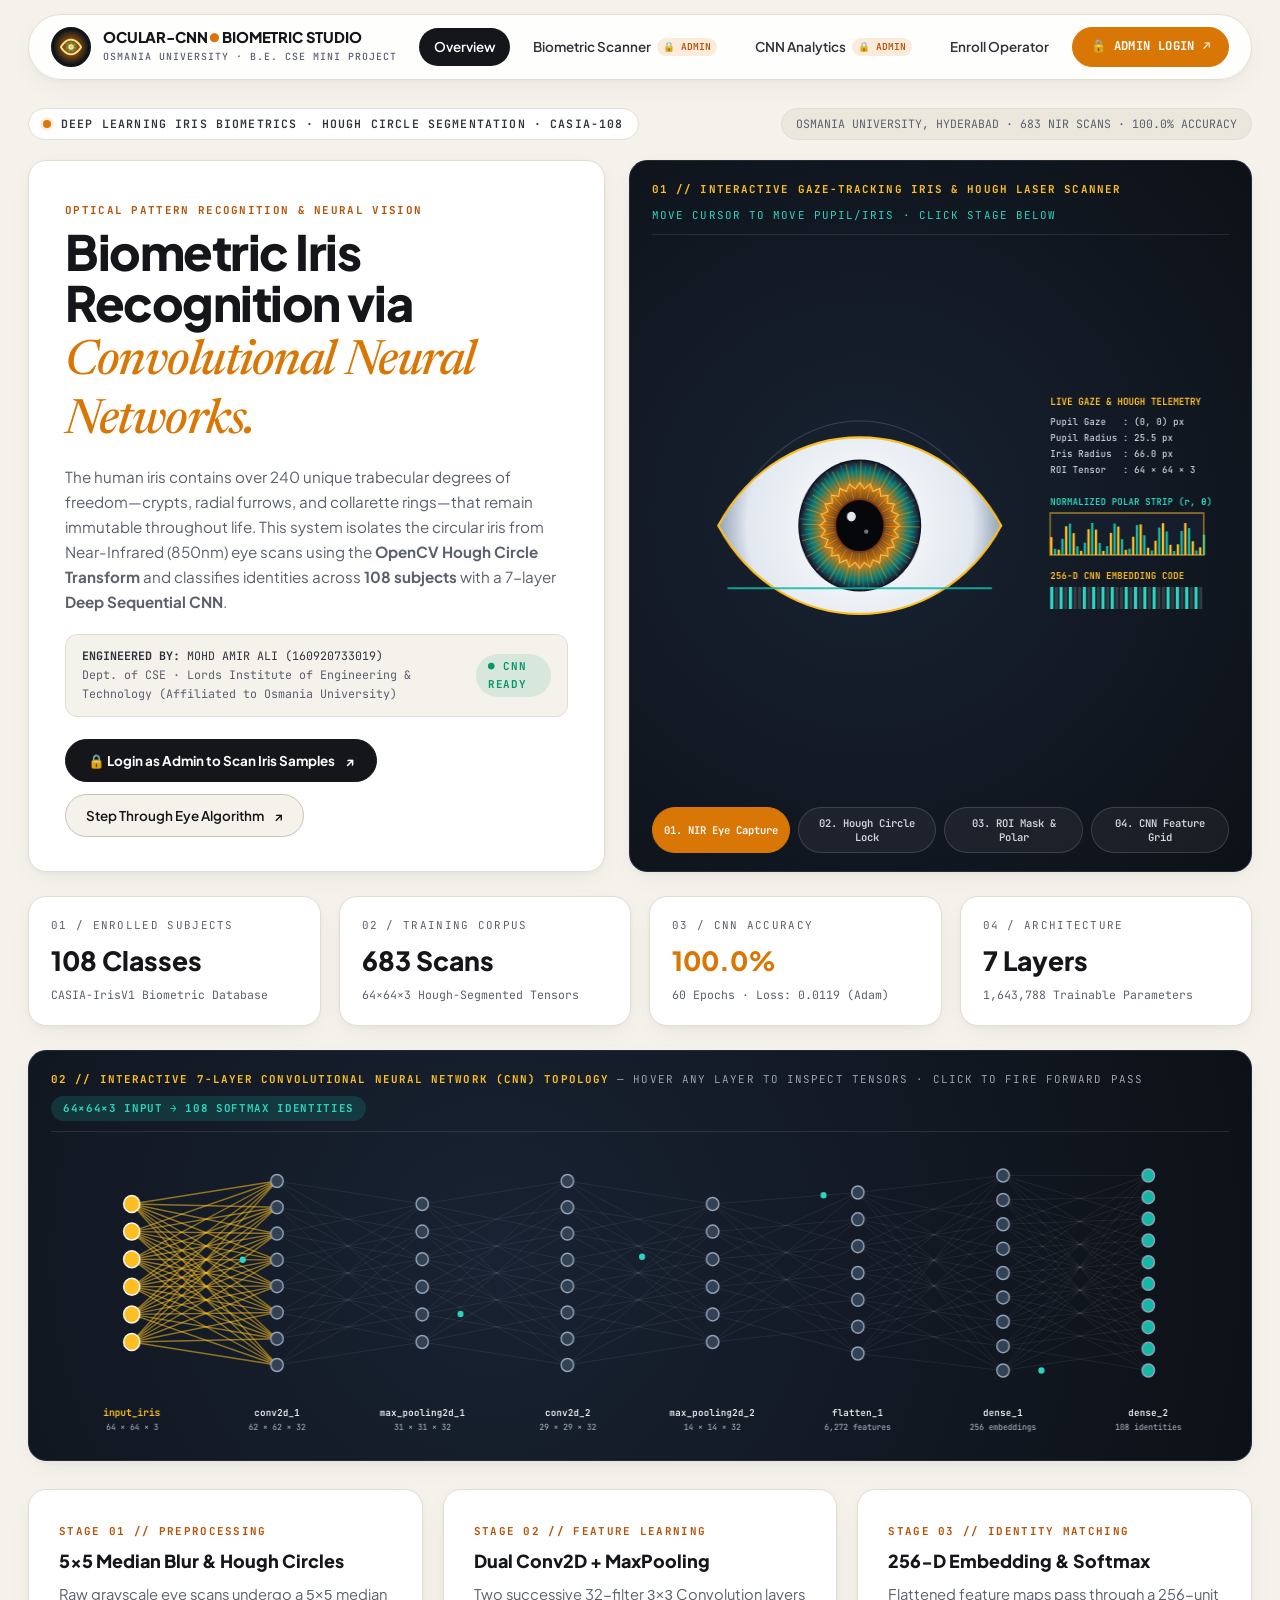
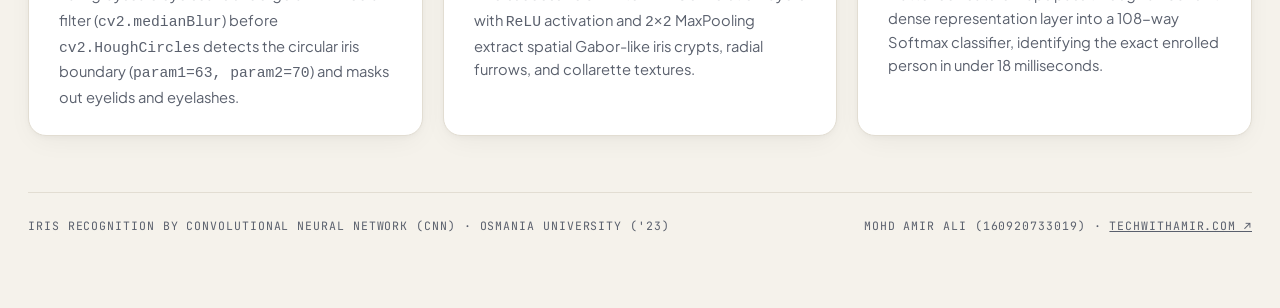
==== commit a3b85afd: "Redesign UI with Optical Studio Bento theme, gaze-tracking pupil/iris inside stationary eye contour," ====
--- a/index.html
+++ b/index.html
@@ -3,32 +3,37 @@
 <head>
   <meta charset="utf-8" />
   <meta name="viewport" content="width=device-width, initial-scale=1.0" />
-  <title>IRIS-CNN // Biometric Iris Recognition by Convolutional Neural Network</title>
+  <title>OCULAR-CNN // Biometric Iris Recognition Studio — Osmania University</title>
   <style>
-@import url('https://fonts.googleapis.com/css2?family=Inter:wght@400;500;600;700;800;900&family=Newsreader:ital,opsz,wght@0,6..72,400;0,6..72,500;0,6..72,600;1,6..72,400;1,6..72,500&family=JetBrains+Mono:wght@400;500;600;700&display=swap');
+@import url('https://fonts.googleapis.com/css2?family=Plus+Jakarta+Sans:wght@400;500;600;700;800&family=Newsreader:ital,opsz,wght@0,6..72,400;0,6..72,500;0,6..72,600;1,6..72,400;1,6..72,500&family=JetBrains+Mono:wght@400;500;600;700&display=swap');
 
 :root {
-  /* Biometric Neural-Optics Palette (Distinct from both techwithamir.com & WSN-CHAIN) */
-  --bg-primary: #F3F1F8;         /* Optical Alabaster-Lavender Mist */
-  --bg-surface: #FAF9FE;         /* Pure Frosted Violet-White Surface */
-  --bg-elevated: #E7E3F3;        /* Soft Neural Iris Tint */
-  --ink-dark: #121024;           /* Deep Neural Obsidian */
-  --ink-soft: #262342;           /* Indigo-Charcoal */
-  --accent-indigo: #4F46E5;      /* Electric Iris Indigo */
-  --accent-indigo-hover: #3730A3;
-  --accent-indigo-soft: rgba(79, 70, 229, 0.10);
-  --accent-cyan: #0891B2;        /* Optical Laser Cyan */
-  --accent-cyan-soft: rgba(8, 145, 178, 0.10);
+  /* Biometric Optical Studio Palette — Warm Alabaster Bento + Deep Ocular Obsidian + Iris Amber & Laser Teal */
+  --bg-primary: #F5F2EB;         /* Warm Sandstone-Alabaster Studio Background */
+  --bg-surface: #FFFFFF;         /* Crisp Tactile Bento Card Surface */
+  --bg-elevated: #ECE7DC;        /* Soft Warm Stone Pill Surface */
+  --ocular-dark: #0E131B;        /* Deep Ophthalmoscope Viewport Obsidian */
+  --ocular-panel: #161D2A;       /* Dark Optical HUD Card */
+  --ink-dark: #141619;           /* Deep Charcoal-Obsidian Ink */
+  --ink-soft: #2D323B;
+  --accent-indigo: #D97706;      /* Golden Human Iris Amber Accent */
+  --accent-indigo-hover: #B45309;
+  --accent-indigo-soft: rgba(217, 119, 6, 0.12);
+  --accent-cyan: #0D9488;        /* Biometric Laser Teal-Cyan */
+  --accent-cyan-soft: rgba(13, 148, 136, 0.12);
   --verified-emerald: #059669;
-  --verified-bg: rgba(5, 150, 105, 0.11);
+  --verified-bg: rgba(5, 150, 105, 0.12);
   --spoof-crimson: #E11D48;
-  --spoof-bg: rgba(225, 29, 72, 0.11);
-  --slate-muted: #545170;
-  --border-hairline: #D4CEE6;
-  --border-strong: #B8B0D4;
-  --font-sans: 'Inter', -apple-system, BlinkMacSystemFont, 'Segoe UI', Roboto, sans-serif;
-  --font-serif: 'Newsreader', 'Georgia', 'Times New Roman', serif;
-  --font-mono: 'JetBrains Mono', 'SFMono-Regular', Menlo, Monaco, Consolas, monospace;
+  --spoof-bg: rgba(225, 29, 72, 0.12);
+  --slate-muted: #5A606D;
+  --border-hairline: #E2DDD2;
+  --border-strong: #C9C2B4;
+  --radius-bento: 18px;
+  --radius-pill: 999px;
+  --shadow-bento: 0 8px 28px -6px rgba(20, 22, 25, 0.06), 0 2px 6px -1px rgba(20, 22, 25, 0.04);
+  --font-sans: 'Plus Jakarta Sans', -apple-system, BlinkMacSystemFont, 'Segoe UI', Roboto, sans-serif;
+  --font-serif: 'Newsreader', 'Georgia', serif;
+  --font-mono: 'JetBrains Mono', 'SFMono-Regular', Menlo, monospace;
 }
 
 * {
@@ -49,20 +54,20 @@
 a {
   color: inherit;
   text-decoration: none;
-  transition: all 0.2s ease;
+  transition: all 0.22s ease;
 }
 
 /* ==========================================================================
    ADMIN SESSION BAR (Unlocked upon Biometric Admin Login)
    ========================================================================== */
 .admin-session-bar {
-  background-color: var(--ink-dark);
-  color: #E0E7FF;
+  background: linear-gradient(90deg, #0E131B 0%, #172030 100%);
+  color: #F3F4F6;
   font-family: var(--font-mono);
-  font-size: 0.74rem;
-  letter-spacing: 0.08em;
-  padding: 9px 40px;
-  border-bottom: 1px solid rgba(99, 102, 241, 0.4);
+  font-size: 0.73rem;
+  letter-spacing: 0.06em;
+  padding: 10px 32px;
+  border-bottom: 1px solid rgba(245, 158, 11, 0.35);
 }
 
 .admin-session-inner {
@@ -79,10 +84,11 @@
   display: inline-flex;
   align-items: center;
   gap: 8px;
-  background-color: rgba(79, 70, 229, 0.28);
-  color: #A5B4FC;
-  padding: 3px 10px;
-  border: 1px solid rgba(165, 180, 252, 0.4);
+  background-color: rgba(245, 158, 11, 0.18);
+  color: #FBBF24;
+  padding: 4px 12px;
+  border-radius: var(--radius-pill);
+  border: 1px solid rgba(251, 191, 36, 0.4);
   font-weight: 600;
 }
 
@@ -90,27 +96,31 @@
   width: 7px;
   height: 7px;
   border-radius: 50%;
-  background-color: #38BDF8;
+  background-color: #10B981;
   display: inline-block;
-  box-shadow: 0 0 8px #38BDF8;
+  box-shadow: 0 0 8px #10B981;
 }
 
 /* ==========================================================================
-   PROJECT HEADER
+   FLOATING PILL HEADER (Distinct from the Blockchain project's flat header)
    ========================================================================== */
 .site-header {
-  border-bottom: 1px solid var(--border-hairline);
-  background-color: rgba(243, 241, 248, 0.92);
-  backdrop-filter: blur(8px);
   position: sticky;
-  top: 0;
+  top: 14px;
   z-index: 100;
+  padding: 0 28px;
+  margin-top: 14px;
 }
 
 .header-inner {
-  max-width: 1340px;
+  max-width: 1320px;
   margin: 0 auto;
-  padding: 18px 40px;
+  padding: 12px 22px;
+  background-color: rgba(255, 255, 255, 0.90);
+  backdrop-filter: blur(14px);
+  border: 1px solid var(--border-hairline);
+  border-radius: var(--radius-pill);
+  box-shadow: var(--shadow-bento);
   display: flex;
   align-items: center;
   justify-content: space-between;
@@ -121,20 +131,20 @@
 .brand-lockup {
   display: flex;
   align-items: center;
-  gap: 14px;
+  gap: 12px;
   cursor: pointer;
 }
 
 .project-iris-icon {
-  width: 42px;
-  height: 42px;
-  background-color: var(--ink-dark);
-  border: 1.5px solid var(--accent-indigo);
+  width: 40px;
+  height: 40px;
+  background: radial-gradient(circle at center, #D97706 0%, #0E131B 70%);
+  border: 2px solid #141619;
   border-radius: 50%;
   display: flex;
   align-items: center;
   justify-content: center;
-  color: #818CF8;
+  color: #FDE68A;
   flex-shrink: 0;
 }
 
@@ -144,24 +154,24 @@
 }
 
 .brand-name {
-  font-family: var(--font-mono);
-  font-size: 0.88rem;
-  font-weight: 700;
-  letter-spacing: 0.06em;
-  text-transform: uppercase;
+  font-family: var(--font-sans);
+  font-size: 0.92rem;
+  font-weight: 800;
+  letter-spacing: -0.01em;
   color: var(--ink-dark);
-  line-height: 1.2;
+  line-height: 1.15;
 }
 
 .brand-name .slash-accent {
   color: var(--accent-indigo);
+  font-family: var(--font-mono);
 }
 
 .brand-tagline {
   font-family: var(--font-mono);
   font-size: 0.62rem;
   font-weight: 500;
-  letter-spacing: 0.12em;
+  letter-spacing: 0.1em;
   text-transform: uppercase;
   color: var(--slate-muted);
   margin-top: 2px;
@@ -170,78 +180,81 @@
 .site-nav {
   display: flex;
   align-items: center;
-  gap: 26px;
+  gap: 8px;
   flex-wrap: wrap;
 }
 
 .nav-link {
-  font-size: 0.86rem;
-  font-weight: 500;
-  color: var(--ink-dark);
-  padding: 4px 0;
-  border-bottom: 2px solid transparent;
+  font-size: 0.84rem;
+  font-weight: 600;
+  color: var(--ink-soft);
+  padding: 8px 15px;
+  border-radius: var(--radius-pill);
   display: inline-flex;
   align-items: center;
   gap: 6px;
   cursor: pointer;
 }
 
-.nav-link:hover,
+.nav-link:hover {
+  background-color: var(--bg-elevated);
+  color: var(--ink-dark);
+}
+
 .nav-link.active {
-  color: var(--accent-indigo);
-  border-bottom-color: var(--accent-indigo);
+  background-color: var(--ink-dark);
+  color: #FFFFFF;
 }
 
 .nav-lock-tag {
   font-family: var(--font-mono);
-  font-size: 0.62rem;
+  font-size: 0.6rem;
   padding: 1px 6px;
-  background-color: var(--bg-elevated);
-  color: var(--slate-muted);
-  border: 1px solid var(--border-hairline);
+  border-radius: var(--radius-pill);
+  background-color: rgba(217, 119, 6, 0.14);
+  color: var(--accent-indigo-hover);
 }
 
 .nav-cta {
   display: inline-flex;
   align-items: center;
-  gap: 10px;
+  gap: 8px;
   padding: 9px 18px;
-  border: 1px solid var(--ink-dark);
+  border-radius: var(--radius-pill);
+  border: 1px solid var(--accent-indigo);
   font-family: var(--font-mono);
-  font-size: 0.78rem;
-  font-weight: 600;
-  letter-spacing: 0.04em;
+  font-size: 0.76rem;
+  font-weight: 700;
+  letter-spacing: 0.03em;
   text-transform: uppercase;
-  color: var(--ink-dark);
-  background: var(--bg-surface);
+  color: #FFFFFF;
+  background: var(--accent-indigo);
   cursor: pointer;
 }
 
 .nav-cta:hover,
 .nav-cta.admin-active {
-  border-color: var(--accent-indigo);
-  background-color: var(--accent-indigo);
-  color: #FFFFFF;
+  background-color: var(--ocular-dark);
+  border-color: var(--ocular-dark);
+  color: #FBBF24;
 }
 
 /* ==========================================================================
-   MAIN CONTAINER & HERO
+   BENTO STUDIO CONTAINER & HERO
    ========================================================================== */
 .page-container {
-  max-width: 1340px;
+  max-width: 1320px;
   margin: 0 auto;
-  padding: 34px 40px 80px;
+  padding: 28px 28px 80px;
 }
 
 .eyebrow-bar {
   display: flex;
   align-items: center;
   justify-content: space-between;
-  margin-bottom: 26px;
+  margin-bottom: 20px;
   flex-wrap: wrap;
-  gap: 12px;
-  padding-bottom: 14px;
-  border-bottom: 1px solid var(--border-hairline);
+  gap: 10px;
 }
 
 .eyebrow-left {
@@ -251,9 +264,13 @@
   font-family: var(--font-mono);
   font-size: 0.72rem;
   font-weight: 600;
-  letter-spacing: 0.14em;
+  letter-spacing: 0.1em;
   text-transform: uppercase;
-  color: var(--ink-dark);
+  color: var(--ink-soft);
+  background-color: var(--bg-surface);
+  padding: 6px 14px;
+  border-radius: var(--radius-pill);
+  border: 1px solid var(--border-hairline);
 }
 
 .indigo-dot {
@@ -267,56 +284,32 @@
 
 .eyebrow-right {
   font-family: var(--font-mono);
-  font-size: 0.74rem;
+  font-size: 0.72rem;
   color: var(--slate-muted);
   background-color: var(--bg-elevated);
-  padding: 4px 10px;
+  padding: 6px 14px;
+  border-radius: var(--radius-pill);
   border: 1px solid var(--border-hairline);
 }
 
 .eyebrow-label {
   display: inline-block;
   font-family: var(--font-mono);
-  font-size: 0.7rem;
-  font-weight: 600;
-  letter-spacing: 0.14em;
+  font-size: 0.68rem;
+  font-weight: 700;
+  letter-spacing: 0.12em;
   text-transform: uppercase;
-  color: var(--accent-indigo);
-  margin-bottom: 8px;
-}
-
-.hero-headline-block {
-  margin: 6px 0 32px;
-}
-
-.hero-display {
-  font-family: var(--font-sans);
-  font-weight: 800;
-  font-size: clamp(2.8rem, 6.4vw, 5.5rem);
-  line-height: 0.95;
-  letter-spacing: -0.035em;
-  text-transform: uppercase;
-}
-
-.hero-line-dark {
-  color: var(--ink-dark);
-  display: block;
-}
-
-.hero-line-indigo {
-  color: var(--accent-indigo);
-  display: inline-flex;
-  align-items: center;
-  gap: 20px;
-  flex-wrap: wrap;
-}
-
+  color: var(--accent-indigo-hover);
+  margin-bottom: 6px;
+}
+
+/* Bento Hero Split */
 .editorial-split {
   display: grid;
-  grid-template-columns: 0.95fr 1.05fr;
-  gap: 44px;
+  grid-template-columns: 1fr 1.08fr;
+  gap: 24px;
   align-items: stretch;
-  margin-bottom: 44px;
+  margin-bottom: 24px;
 }
 
 @media (max-width: 980px) {
@@ -325,24 +318,39 @@
   }
 }
 
-.editorial-lead {
+.hero-bento-left {
+  background-color: var(--bg-surface);
+  border: 1px solid var(--border-hairline);
+  border-radius: var(--radius-bento);
+  padding: 34px 36px;
+  box-shadow: var(--shadow-bento);
+  display: flex;
+  flex-direction: column;
+  justify-content: space-between;
+}
+
+.hero-display-title {
+  font-family: var(--font-sans);
+  font-weight: 800;
+  font-size: clamp(2.1rem, 3.8vw, 3.15rem);
+  line-height: 1.06;
+  letter-spacing: -0.03em;
+  color: var(--ink-dark);
+  margin-bottom: 16px;
+}
+
+.hero-display-title .serif-italic {
   font-family: var(--font-serif);
-  font-size: clamp(1.35rem, 2vw, 1.78rem);
-  line-height: 1.4;
-  color: var(--ink-dark);
-  margin-bottom: 18px;
-}
-
-.editorial-lead em {
+  font-style: italic;
+  font-weight: 500;
   color: var(--accent-indigo);
-  font-style: italic;
 }
 
 .editorial-body {
-  font-size: 0.96rem;
-  line-height: 1.68;
+  font-size: 0.95rem;
+  line-height: 1.65;
   color: var(--slate-muted);
-  margin-bottom: 24px;
+  margin-bottom: 20px;
 }
 
 .author-credit-box {
@@ -350,12 +358,12 @@
   align-items: center;
   justify-content: space-between;
   padding: 12px 16px;
-  background-color: var(--bg-surface);
+  background-color: var(--bg-primary);
   border: 1px solid var(--border-hairline);
-  border-left: 3px solid var(--accent-indigo);
-  margin-bottom: 24px;
+  border-radius: 12px;
+  margin-bottom: 22px;
   font-family: var(--font-mono);
-  font-size: 0.74rem;
+  font-size: 0.73rem;
   color: var(--ink-soft);
 }
 
@@ -364,42 +372,40 @@
   align-items: center;
   gap: 10px;
   padding: 12px 22px;
+  background-color: var(--ink-dark);
+  color: #FFFFFF;
+  font-family: var(--font-sans);
+  font-size: 0.84rem;
+  font-weight: 700;
+  border-radius: var(--radius-pill);
+  border: 1px solid var(--ink-dark);
+  cursor: pointer;
+}
+
+.btn-primary-editorial:hover {
   background-color: var(--accent-indigo);
-  color: #FFFFFF;
-  font-family: var(--font-mono);
-  font-size: 0.78rem;
-  font-weight: 600;
-  letter-spacing: 0.04em;
-  text-transform: uppercase;
-  border: 1px solid var(--accent-indigo);
-  cursor: pointer;
-}
-
-.btn-primary-editorial:hover {
-  background-color: var(--ink-dark);
-  border-color: var(--ink-dark);
+  border-color: var(--accent-indigo);
 }
 
 .btn-secondary-editorial {
   display: inline-flex;
   align-items: center;
   gap: 10px;
-  padding: 12px 18px;
-  background-color: var(--bg-surface);
+  padding: 12px 20px;
+  background-color: var(--bg-primary);
   color: var(--ink-dark);
-  font-family: var(--font-mono);
-  font-size: 0.76rem;
+  font-family: var(--font-sans);
+  font-size: 0.84rem;
   font-weight: 600;
-  letter-spacing: 0.04em;
-  text-transform: uppercase;
-  border: 1px solid var(--border-hairline);
+  border-radius: var(--radius-pill);
+  border: 1px solid var(--border-strong);
   cursor: pointer;
 }
 
 .btn-secondary-editorial:hover {
   border-color: var(--accent-indigo);
-  color: var(--accent-indigo);
-  background-color: var(--bg-elevated);
+  color: var(--accent-indigo-hover);
+  background-color: var(--accent-indigo-soft);
 }
 
 .btn-danger-editorial {
@@ -407,12 +413,12 @@
   align-items: center;
   gap: 10px;
   padding: 10px 18px;
+  border-radius: var(--radius-pill);
   background-color: var(--spoof-bg);
   color: var(--spoof-crimson);
   font-family: var(--font-mono);
-  font-size: 0.76rem;
-  font-weight: 600;
-  letter-spacing: 0.04em;
+  font-size: 0.75rem;
+  font-weight: 700;
   text-transform: uppercase;
   border: 1px solid var(--spoof-crimson);
   cursor: pointer;
@@ -423,18 +429,120 @@
   color: #FFFFFF;
 }
 
-/* Interactive 3D Eye & CNN Canvas Containers */
-.interactive-viz-card {
-  border: 1px solid var(--border-hairline);
-  background-color: var(--bg-surface);
-  background-image:
-    linear-gradient(to right, rgba(79, 70, 229, 0.045) 1px, transparent 1px),
-    linear-gradient(to bottom, rgba(79, 70, 229, 0.045) 1px, transparent 1px);
-  background-size: 24px 24px;
-  padding: 18px 20px 16px;
+/* Dark Ophthalmoscope Optical Viewport Card */
+.ocular-viewport-card {
+  border: 1px solid #222B3A;
+  border-radius: var(--radius-bento);
+  background: radial-gradient(circle at 38% 50%, #182232 0%, #0D1117 100%);
+  color: #F3F4F6;
+  padding: 20px 22px 18px;
+  box-shadow: var(--shadow-bento);
   display: flex;
   flex-direction: column;
   justify-content: space-between;
+}
+
+.ocular-header {
+  display: flex;
+  justify-content: space-between;
+  align-items: center;
+  font-family: var(--font-mono);
+  font-size: 0.68rem;
+  letter-spacing: 0.1em;
+  color: #9CA3AF;
+  border-bottom: 1px solid rgba(255, 255, 255, 0.1);
+  padding-bottom: 10px;
+  margin-bottom: 10px;
+  flex-wrap: wrap;
+  gap: 8px;
+}
+
+.stage-pills-bar {
+  display: flex;
+  gap: 8px;
+  margin-top: 12px;
+  flex-wrap: wrap;
+}
+
+.stage-pill {
+  flex: 1;
+  min-width: 115px;
+  font-family: var(--font-mono);
+  font-size: 0.66rem;
+  padding: 8px 10px;
+  border-radius: var(--radius-pill);
+  border: 1px solid rgba(255, 255, 255, 0.14);
+  background-color: rgba(255, 255, 255, 0.05);
+  color: #D1D5DB;
+  cursor: pointer;
+  text-align: center;
+  font-weight: 600;
+}
+
+.stage-pill.active,
+.stage-pill:hover {
+  background-color: var(--accent-indigo);
+  border-color: var(--accent-indigo);
+  color: #FFFFFF;
+}
+
+/* Bento Metrics Row */
+.metrics-strip {
+  display: grid;
+  grid-template-columns: repeat(4, 1fr);
+  gap: 18px;
+  margin-bottom: 24px;
+}
+
+@media (max-width: 840px) {
+  .metrics-strip {
+    grid-template-columns: repeat(2, 1fr);
+  }
+}
+
+.metric-item {
+  background-color: var(--bg-surface);
+  border: 1px solid var(--border-hairline);
+  border-radius: var(--radius-bento);
+  padding: 20px 22px;
+  box-shadow: var(--shadow-bento);
+}
+
+.metric-label {
+  font-family: var(--font-mono);
+  font-size: 0.68rem;
+  letter-spacing: 0.12em;
+  text-transform: uppercase;
+  color: var(--slate-muted);
+  margin-bottom: 6px;
+}
+
+.metric-value {
+  font-size: 1.65rem;
+  font-weight: 800;
+  color: var(--ink-dark);
+}
+
+.metric-value.accent {
+  color: var(--accent-indigo);
+}
+
+.metric-sub {
+  font-family: var(--font-mono);
+  font-size: 0.72rem;
+  color: var(--slate-muted);
+  margin-top: 4px;
+}
+
+/* Interactive Cards & Scanner Grid */
+.interactive-viz-card,
+.editorial-card {
+  background-color: var(--bg-surface);
+  border: 1px solid var(--border-hairline);
+  border-radius: var(--radius-bento);
+  padding: 26px 30px;
+  margin-bottom: 24px;
+  box-shadow: var(--shadow-bento);
 }
 
 .viz-header {
@@ -442,107 +550,21 @@
   justify-content: space-between;
   align-items: center;
   font-family: var(--font-mono);
-  font-size: 0.68rem;
-  letter-spacing: 0.12em;
+  font-size: 0.7rem;
+  letter-spacing: 0.1em;
   color: var(--slate-muted);
   border-bottom: 1px solid var(--border-hairline);
-  padding-bottom: 10px;
-  margin-bottom: 10px;
+  padding-bottom: 12px;
+  margin-bottom: 14px;
   flex-wrap: wrap;
   gap: 8px;
-}
-
-.stage-pills-bar {
-  display: flex;
-  gap: 6px;
-  margin-top: 10px;
-  flex-wrap: wrap;
-}
-
-.stage-pill {
-  flex: 1;
-  min-width: 120px;
-  font-family: var(--font-mono);
-  font-size: 0.66rem;
-  padding: 7px 10px;
-  border: 1px solid var(--border-hairline);
-  background-color: var(--bg-primary);
-  color: var(--ink-soft);
-  cursor: pointer;
-  text-align: center;
-  font-weight: 600;
-}
-
-.stage-pill.active,
-.stage-pill:hover {
-  background-color: var(--accent-indigo);
-  border-color: var(--accent-indigo);
-  color: #FFFFFF;
-}
-
-/* Metrics Strip */
-.metrics-strip {
-  display: grid;
-  grid-template-columns: repeat(4, 1fr);
-  background-color: var(--bg-surface);
-  border: 1px solid var(--border-hairline);
-  margin-bottom: 40px;
-}
-
-@media (max-width: 840px) {
-  .metrics-strip {
-    grid-template-columns: repeat(2, 1fr);
-  }
-}
-
-.metric-item {
-  padding: 20px 24px;
-  border-right: 1px solid var(--border-hairline);
-}
-
-.metric-item:last-child {
-  border-right: none;
-}
-
-.metric-label {
-  font-family: var(--font-mono);
-  font-size: 0.68rem;
-  letter-spacing: 0.14em;
-  text-transform: uppercase;
-  color: var(--slate-muted);
-  margin-bottom: 6px;
-}
-
-.metric-value {
-  font-size: 1.65rem;
-  font-weight: 800;
-  color: var(--ink-dark);
-}
-
-.metric-value.accent {
-  color: var(--accent-indigo);
-}
-
-.metric-sub {
-  font-family: var(--font-mono);
-  font-size: 0.72rem;
-  color: var(--slate-muted);
-  margin-top: 4px;
-}
-
-/* Cards, Tables, Scanner Grid */
-.editorial-card {
-  background-color: var(--bg-surface);
-  border: 1px solid var(--border-hairline);
-  padding: 28px 32px;
-  margin-bottom: 28px;
 }
 
 .scanner-3stage-grid {
   display: grid;
   grid-template-columns: 1fr 0.85fr 1.15fr;
-  gap: 22px;
-  margin-bottom: 28px;
+  gap: 20px;
+  margin-bottom: 24px;
 }
 
 @media (max-width: 1080px) {
@@ -559,7 +581,8 @@
 }
 
 .sample-card {
-  padding: 12px;
+  padding: 12px 14px;
+  border-radius: 14px;
   border: 1px solid var(--border-hairline);
   background-color: var(--bg-primary);
   cursor: pointer;
@@ -573,11 +596,13 @@
 .sample-card.active {
   border-color: var(--accent-indigo);
   background-color: var(--accent-indigo-soft);
+  transform: translateY(-2px);
 }
 
 .sample-thumb {
   width: 52px;
-  height: 40px;
+  height: 42px;
+  border-radius: 8px;
   object-fit: cover;
   border: 1px solid var(--border-strong);
   background: #000;
@@ -587,9 +612,10 @@
   display: inline-block;
   font-family: var(--font-mono);
   font-size: 0.68rem;
-  font-weight: 600;
-  letter-spacing: 0.08em;
-  padding: 4px 10px;
+  font-weight: 700;
+  letter-spacing: 0.06em;
+  padding: 4px 12px;
+  border-radius: var(--radius-pill);
   text-transform: uppercase;
 }
 
@@ -607,6 +633,8 @@
   width: 100%;
   border-collapse: collapse;
   background-color: var(--bg-surface);
+  border-radius: 12px;
+  overflow: hidden;
   border: 1px solid var(--border-hairline);
 }
 
@@ -615,8 +643,8 @@
   padding: 12px 16px;
   font-family: var(--font-mono);
   font-size: 0.7rem;
-  font-weight: 600;
-  letter-spacing: 0.12em;
+  font-weight: 700;
+  letter-spacing: 0.1em;
   text-transform: uppercase;
   color: var(--ink-soft);
   background-color: var(--bg-elevated);
@@ -640,16 +668,17 @@
   display: block;
   font-family: var(--font-mono);
   font-size: 0.72rem;
-  font-weight: 600;
-  letter-spacing: 0.12em;
+  font-weight: 700;
+  letter-spacing: 0.1em;
   text-transform: uppercase;
   margin-bottom: 8px;
 }
 .form-input {
   width: 100%;
-  padding: 12px 14px;
+  padding: 12px 16px;
+  border-radius: 12px;
   background-color: var(--bg-primary);
-  border: 1px solid var(--border-hairline);
+  border: 1px solid var(--border-strong);
   font-family: var(--font-mono);
   font-size: 0.9rem;
   color: var(--ink-dark);
@@ -658,7 +687,8 @@
 .alert-banner {
   padding: 14px 18px;
   margin-bottom: 20px;
-  border-left: 3px solid var(--accent-indigo);
+  border-radius: 12px;
+  border-left: 4px solid var(--accent-indigo);
   background-color: var(--accent-indigo-soft);
   font-family: var(--font-mono);
   font-size: 0.82rem;
@@ -670,15 +700,93 @@
   color: var(--spoof-crimson);
 }
 
+/* ==========================================================================
+   LIVE BIOMETRIC SCAN MODAL POPUP WINDOW
+   ========================================================================== */
+.scan-modal-backdrop {
+  position: fixed;
+  inset: 0;
+  background-color: rgba(14, 19, 27, 0.78);
+  backdrop-filter: blur(6px);
+  z-index: 999;
+  display: none;
+  align-items: center;
+  justify-content: center;
+  padding: 20px;
+}
+
+.scan-modal-backdrop.open {
+  display: flex;
+}
+
+.scan-modal-window {
+  width: 100%;
+  max-width: 780px;
+  background-color: var(--ocular-dark);
+  color: #F9FAFB;
+  border: 1px solid rgba(245, 158, 11, 0.45);
+  border-radius: 22px;
+  box-shadow: 0 25px 60px rgba(0, 0, 0, 0.55);
+  overflow: hidden;
+  animation: modalPop 0.24s cubic-bezier(0.16, 1, 0.3, 1);
+}
+
+@keyframes modalPop {
+  from { opacity: 0; transform: scale(0.95) translateY(10px); }
+  to { opacity: 1; transform: scale(1) translateY(0); }
+}
+
+.scan-modal-header {
+  padding: 16px 24px;
+  background-color: #161E2E;
+  border-bottom: 1px solid rgba(255, 255, 255, 0.1);
+  display: flex;
+  align-items: center;
+  justify-content: space-between;
+}
+
+.scan-modal-body {
+  padding: 24px 28px;
+}
+
+.scan-modal-grid {
+  display: grid;
+  grid-template-columns: 1.1fr 0.9fr;
+  gap: 22px;
+  align-items: center;
+}
+
+@media (max-width: 680px) {
+  .scan-modal-grid {
+    grid-template-columns: 1fr;
+  }
+}
+
+.scan-progress-track {
+  width: 100%;
+  height: 8px;
+  background-color: rgba(255, 255, 255, 0.1);
+  border-radius: 999px;
+  overflow: hidden;
+  margin: 12px 0;
+}
+
+.scan-progress-fill {
+  height: 100%;
+  width: 0%;
+  background: linear-gradient(90deg, #D97706 0%, #14B8A6 100%);
+  transition: width 0.18s linear;
+}
+
 .site-footer {
   border-top: 1px solid var(--border-hairline);
-  margin-top: 64px;
+  margin-top: 56px;
   padding-top: 24px;
   display: flex;
   justify-content: space-between;
   font-family: var(--font-mono);
   font-size: 0.72rem;
-  letter-spacing: 0.1em;
+  letter-spacing: 0.08em;
   text-transform: uppercase;
   color: var(--slate-muted);
   flex-wrap: wrap;
@@ -690,13 +798,15 @@
     .prob-bar-track {
       width: 100%;
       height: 8px;
+      border-radius: 999px;
       background-color: var(--bg-elevated);
       margin-top: 4px;
       overflow: hidden;
     }
     .prob-bar-fill {
       height: 100%;
-      background-color: var(--accent-indigo);
+      border-radius: 999px;
+      background: linear-gradient(90deg, #D97706 0%, #0D9488 100%);
       transition: width 0.4s ease;
     }
   </style>
@@ -711,26 +821,26 @@
         &nbsp;OPERATOR: <strong id="bar-operator-name">AMIR</strong> &nbsp;|&nbsp; CLEARANCE: LEVEL-5 (CNN &amp; CASIA-108 ACCESS) &nbsp;|&nbsp; MODEL ACCURACY: 100.0%
       </div>
       <div>
-        DATASET: 108 SUBJECTS (683 SCANS) &nbsp;|&nbsp;
-        <a onclick="handleLogout()" style="color:#A5B4FC; text-decoration:underline; cursor:pointer;">LOCK &amp; LOGOUT ↗</a>
+        OSMANIA UNIVERSITY CSE BIOMETRICS LAB &nbsp;|&nbsp;
+        <a onclick="handleLogout()" style="color:#FBBF24; text-decoration:underline; cursor:pointer;">LOCK &amp; LOGOUT ↗</a>
       </div>
     </div>
   </div>
 
-  <!-- Dedicated Mini-Project Header -->
+  <!-- Floating Pill Header (Distinct Optical Studio Style) -->
   <header class="site-header">
     <div class="header-inner">
       <a onclick="switchTab('overview')" class="brand-lockup">
         <div class="project-iris-icon">
-          <svg width="24" height="24" viewBox="0 0 24 24" fill="none" stroke="currentColor" stroke-width="1.8">
+          <svg width="22" height="22" viewBox="0 0 24 24" fill="none" stroke="currentColor" stroke-width="2">
             <path d="M1 12s4-8 11-8 11 8 11 8-4 8-11 8-11-8-11-8z"></path>
-            <circle cx="12" cy="12" r="5" stroke="#38BDF8" stroke-dasharray="2 2"></circle>
-            <circle cx="12" cy="12" r="2" fill="#818CF8"></circle>
+            <circle cx="12" cy="12" r="4.5" stroke="#14B8A6" stroke-dasharray="2 2"></circle>
+            <circle cx="12" cy="12" r="2" fill="#FBBF24"></circle>
           </svg>
         </div>
         <div class="brand-text">
-          <span class="brand-name">IRIS-CNN <span class="slash-accent">//</span> NEURAL OPTICS</span>
-          <span class="brand-tagline">Deep Learning Biometrics · B.E. CSE Mini Project</span>
+          <span class="brand-name">OCULAR-CNN <span class="slash-accent">●</span> BIOMETRIC STUDIO</span>
+          <span class="brand-tagline">Osmania University · B.E. CSE Mini Project</span>
         </div>
       </a>
 
@@ -740,72 +850,61 @@
 
   <main class="page-container">
 
-    <!-- ================= TAB 1: OVERVIEW + 3D EYE SCANNER + INTERACTIVE CNN ================= -->
+    <!-- ================= TAB 1: OVERVIEW + GAZE-TRACKING EYE + INTERACTIVE CNN ================= -->
     <div id="tab-overview" class="tab-section active">
       <div class="eyebrow-bar">
         <div class="eyebrow-left">
           <span class="indigo-dot"></span>
-          <span>CONVOLUTIONAL NEURAL NETWORK (CNN) · HOUGH CIRCLE LOCALIZATION · CASIA-108</span>
+          <span>DEEP LEARNING IRIS BIOMETRICS · HOUGH CIRCLE SEGMENTATION · CASIA-108</span>
         </div>
         <div class="eyebrow-right">
-          683 NIR EYE IMAGES · 108 IDENTITIES · 100.0% TRAINING ACCURACY
+          OSMANIA UNIVERSITY, HYDERABAD · 683 NIR SCANS · 100.0% ACCURACY
         </div>
       </div>
 
-      <section class="hero-headline-block">
-        <h1 class="hero-display">
-          <span class="hero-line-dark">BIOMETRIC IRIS</span>
-          <span class="hero-line-indigo">
-            NEURAL VISION
-            <svg width="52" height="52" viewBox="0 0 64 64" fill="none" xmlns="http://www.w3.org/2000/svg" style="vertical-align: middle;">
-              <circle cx="32" cy="32" r="28" stroke="#4F46E5" stroke-width="2.5" stroke-dasharray="5 3" fill="rgba(79,70,229,0.06)"/>
-              <circle cx="32" cy="32" r="17" stroke="#0891B2" stroke-width="2"/>
-              <circle cx="32" cy="32" r="7" fill="#121024"/>
-              <circle cx="29" cy="29" r="2.2" fill="#FFFFFF"/>
-            </svg>
-          </span>
-        </h1>
-      </section>
-
-      <!-- Hero Split: Project Thesis + Interactive 2D/3D Anatomical Eye Scanner -->
+      <!-- Bento Hero Split: Left Studio Card + Right Dark Ophthalmoscope Gaze-Tracking Eye Viewport -->
       <section class="editorial-split">
-        <div>
-          <p class="editorial-lead">
-            Unraveling the intricate trabecular patterns of the human iris using
-            <em>Hough Circle segmentation</em> and a <em>7-layer Convolutional Neural Network.</em>
-          </p>
-          <p class="editorial-body">
-            Unlike unimodal biometrics that degrade under lighting or age variations, the human iris contains over 240 unique degrees of freedom that remain stable throughout life. This system isolates the circular iris region from Near-Infrared (850nm) eye scans via <strong>OpenCV Hough Circle Transform</strong>, normalizes it into a <code>64×64×3</code> tensor, and classifies identities across <strong>108 subjects</strong> using a deep <strong>Keras/TensorFlow CNN</strong>.
-          </p>
-
-          <div class="author-credit-box">
-            <div>
-              <strong>DEVELOPED BY:</strong> MOHD AMIR ALI (160920733019)<br/>
-              <span style="color: var(--slate-muted);">Guide: Mrs. Pathan Mz Saida Khanam · Lords Institute (Osmania University)</span>
+        <div class="hero-bento-left">
+          <div>
+            <span class="eyebrow-label">OPTICAL PATTERN RECOGNITION &amp; NEURAL VISION</span>
+            <h1 class="hero-display-title">
+              Biometric Iris Recognition via <span class="serif-italic">Convolutional Neural Networks.</span>
+            </h1>
+            <p class="editorial-body">
+              The human iris contains over 240 unique trabecular degrees of freedom—crypts, radial furrows, and collarette rings—that remain immutable throughout life. This system isolates the circular iris from Near-Infrared (850nm) eye scans using the <strong>OpenCV Hough Circle Transform</strong> and classifies identities across <strong>108 subjects</strong> with a 7-layer <strong>Deep Sequential CNN</strong>.
+            </p>
+          </div>
+
+          <div>
+            <div class="author-credit-box">
+              <div>
+                <strong>ENGINEERED BY:</strong> MOHD AMIR ALI (160920733019)<br/>
+                <span style="color: var(--slate-muted);">Dept. of CSE · Lords Institute of Engineering &amp; Technology (Affiliated to Osmania University)</span>
+              </div>
+              <span class="status-pill verified">● CNN READY</span>
             </div>
-            <span class="status-pill verified">● CNN READY</span>
-          </div>
-
-          <div id="hero-dynamic-actions" style="display: flex; gap: 16px; flex-wrap: wrap;"></div>
-        </div>
-
-        <!-- Interactive 2D/3D Eye Structure & Algorithm Stage Visualizer -->
-        <div class="interactive-viz-card">
-          <div class="viz-header">
-            <span>01 // INTERACTIVE 3D OCULAR STRUCTURE &amp; HOUGH LASER SCANNER</span>
-            <span id="eye-stage-status" style="color: var(--accent-indigo); font-weight: 700;">MOVE CURSOR TO TILT 3D EYE · CLICK STAGE BELOW</span>
-          </div>
-          <canvas id="eye-3d-canvas" width="600" height="295" style="width: 100%; height: 295px; display: block; cursor: crosshair;"></canvas>
+
+            <div id="hero-dynamic-actions" style="display: flex; gap: 12px; flex-wrap: wrap;"></div>
+          </div>
+        </div>
+
+        <!-- Dark Ophthalmoscope Viewport: Stationary Eye Contour + Cursor-Tracking Pupil & Iris -->
+        <div class="ocular-viewport-card">
+          <div class="ocular-header">
+            <span style="color: #FBBF24; font-weight: 700;">01 // INTERACTIVE GAZE-TRACKING IRIS &amp; HOUGH LASER SCANNER</span>
+            <span id="eye-stage-status" style="color: #2DD4BF;">MOVE CURSOR TO MOVE PUPIL/IRIS · CLICK STAGE BELOW</span>
+          </div>
+          <canvas id="eye-3d-canvas" width="620" height="305" style="width: 100%; height: 305px; display: block; cursor: crosshair;"></canvas>
           <div class="stage-pills-bar">
             <button type="button" class="stage-pill active" id="st-btn-0" onclick="setEyeStage(0)">01. NIR Eye Capture</button>
             <button type="button" class="stage-pill" id="st-btn-1" onclick="setEyeStage(1)">02. Hough Circle Lock</button>
             <button type="button" class="stage-pill" id="st-btn-2" onclick="setEyeStage(2)">03. ROI Mask &amp; Polar</button>
-            <button type="button" class="stage-pill" id="st-btn-3" onclick="setEyeStage(3)">04. CNN Feature Map</button>
+            <button type="button" class="stage-pill" id="st-btn-3" onclick="setEyeStage(3)">04. CNN Feature Grid</button>
           </div>
         </div>
       </section>
 
-      <!-- Live Metrics Strip -->
+      <!-- Rounded Bento Metrics Strip -->
       <section class="metrics-strip">
         <div class="metric-item">
           <div class="metric-label">01 / ENROLLED SUBJECTS</div>
@@ -830,36 +929,36 @@
       </section>
 
       <!-- Interactive Live 7-Layer CNN Neural Network Visualizer -->
-      <section class="interactive-viz-card" style="margin-bottom: 40px;">
-        <div class="viz-header">
+      <section class="ocular-viewport-card" style="margin-bottom: 28px;">
+        <div class="ocular-header">
           <div>
-            <span style="color: var(--accent-indigo); font-weight: 700;">02 // INTERACTIVE CONVOLUTIONAL NEURAL NETWORK (CNN) TOPOLOGY</span>
-            <span> — HOVER ANY LAYER TO INSPECT TENSORS · CLICK TO TRIGGER FORWARD PASS</span>
-          </div>
-          <span id="cnn-hover-readout" class="status-pill verified">FORWARD PROPAGATION ACTIVE (64×64×3 → 108 CLASSES)</span>
-        </div>
-        <canvas id="cnn-network-canvas" width="1240" height="310" style="width: 100%; height: 310px; display: block; cursor: pointer;"></canvas>
+            <span style="color: #FBBF24; font-weight: 700;">02 // INTERACTIVE 7-LAYER CONVOLUTIONAL NEURAL NETWORK (CNN) TOPOLOGY</span>
+            <span> — HOVER ANY LAYER TO INSPECT TENSORS · CLICK TO FIRE FORWARD PASS</span>
+          </div>
+          <span id="cnn-hover-readout" class="status-pill verified" style="background: rgba(20,184,166,0.18); color: #2DD4BF;">64×64×3 INPUT → 108 SOFTMAX IDENTITIES</span>
+        </div>
+        <canvas id="cnn-network-canvas" width="1240" height="300" style="width: 100%; height: 300px; display: block; cursor: pointer;"></canvas>
       </section>
 
       <!-- Step-by-Step Algorithmic Breakdown Cards -->
-      <section style="display: grid; grid-template-columns: repeat(auto-fit, minmax(290px, 1fr)); gap: 22px;">
+      <section style="display: grid; grid-template-columns: repeat(auto-fit, minmax(290px, 1fr)); gap: 20px;">
         <div class="editorial-card" style="margin-bottom: 0;">
-          <span class="eyebrow-label">STEP 01 // PREPROCESSING</span>
-          <h3 style="font-size: 1.12rem; font-weight: 700; margin-bottom: 8px;">Median Blur &amp; Hough Circles</h3>
+          <span class="eyebrow-label">STAGE 01 // PREPROCESSING</span>
+          <h3 style="font-size: 1.12rem; font-weight: 800; margin-bottom: 8px;">5×5 Median Blur &amp; Hough Circles</h3>
           <p style="color: var(--slate-muted); font-size: 0.92rem;">
             Raw grayscale eye scans undergo a <code>5×5</code> median filter (<code>cv2.medianBlur</code>) before <code>cv2.HoughCircles</code> detects the circular iris boundary (<code>param1=63, param2=70</code>) and masks out eyelids and eyelashes.
           </p>
         </div>
         <div class="editorial-card" style="margin-bottom: 0;">
-          <span class="eyebrow-label">STEP 02 // FEATURE LEARNING</span>
-          <h3 style="font-size: 1.12rem; font-weight: 700; margin-bottom: 8px;">Dual Conv2D + MaxPooling</h3>
+          <span class="eyebrow-label">STAGE 02 // FEATURE LEARNING</span>
+          <h3 style="font-size: 1.12rem; font-weight: 800; margin-bottom: 8px;">Dual Conv2D + MaxPooling</h3>
           <p style="color: var(--slate-muted); font-size: 0.92rem;">
             Two successive 32-filter <code>3×3</code> Convolution layers with <code>ReLU</code> activation and <code>2×2</code> MaxPooling extract spatial Gabor-like iris crypts, radial furrows, and collarette textures.
           </p>
         </div>
         <div class="editorial-card" style="margin-bottom: 0;">
-          <span class="eyebrow-label">STEP 03 // IDENTITY MATCHING</span>
-          <h3 style="font-size: 1.12rem; font-weight: 700; margin-bottom: 8px;">256-D Embedding &amp; Softmax</h3>
+          <span class="eyebrow-label">STAGE 03 // IDENTITY MATCHING</span>
+          <h3 style="font-size: 1.12rem; font-weight: 800; margin-bottom: 8px;">256-D Embedding &amp; Softmax</h3>
           <p style="color: var(--slate-muted); font-size: 0.92rem;">
             Flattened feature maps pass through a 256-unit dense representation layer into a 108-way Softmax classifier, identifying the exact enrolled person in under 18 milliseconds.
           </p>
@@ -875,12 +974,12 @@
           <span>02 // AUTHENTICATED ADMIN BIOMETRIC SCANNER &amp; LIVENESS LAB</span>
         </div>
         <div class="eyebrow-right">
-          CLEARANCE: LEVEL-5 · OPERATOR: <span id="scanner-operator-label">AMIR</span>
+          OSMANIA UNIVERSITY CSE LAB · OPERATOR: <span id="scanner-operator-label">AMIR</span>
         </div>
       </div>
 
       <!-- Admin Welcome Banner -->
-      <div class="editorial-card" style="border-left: 4px solid var(--accent-indigo); padding: 22px 28px; margin-bottom: 24px;">
+      <div class="editorial-card" style="border-left: 5px solid var(--accent-indigo); padding: 22px 28px; margin-bottom: 24px;">
         <div style="display: flex; align-items: center; justify-content: space-between; flex-wrap: wrap; gap: 16px;">
           <div>
             <span class="eyebrow-label" style="margin-bottom: 4px;">🛡️ RESTRICTED BIOMETRIC ADMIN CONSOLE UNLOCKED</span>
@@ -888,13 +987,13 @@
               Welcome, Biometric Administrator <span id="welcome-admin-name" style="color: var(--accent-indigo);">Amir</span>
             </h2>
             <p style="font-size: 0.9rem; color: var(--slate-muted); margin-top: 4px;">
-              Select any preloaded CASIA-IrisV1 eye scan below or upload a custom eye image from your computer to execute live Hough Circle segmentation and CNN identity recognition.
+              Click any CASIA-IrisV1 test sample below (or upload a custom eye image) to launch the <strong>Interactive Optical Scan Popup Window</strong> and view the predicted Person ID.
             </p>
           </div>
           <div style="display: flex; gap: 10px; flex-wrap: wrap;">
+            <button type="button" onclick="openLiveScanModal(currentSampleIdx, false)" class="btn-primary-editorial">🔍 Re-Launch Scan Popup Window</button>
             <button type="button" onclick="simulateSpoofAttack()" class="btn-danger-editorial">⚡ Simulate Synthetic Iris Spoof Attack</button>
             <button id="btn-reset-spoof" type="button" onclick="resetSpoofState()" class="btn-secondary-editorial" style="display: none;">🛡️ Reset Optical Sensor</button>
-            <button type="button" onclick="switchTab('analytics')" class="btn-secondary-editorial">📈 View 60-Epoch Loss &amp; Accuracy Graph ↗</button>
           </div>
         </div>
       </div>
@@ -902,11 +1001,11 @@
       <div id="spoof-alert-banner" class="alert-banner danger" style="display: none;"></div>
 
       <!-- Preloaded CASIA Sample Selector + Custom Image Upload -->
-      <div class="editorial-card" style="padding: 22px 28px; margin-bottom: 26px;">
+      <div class="editorial-card" style="padding: 22px 28px; margin-bottom: 24px;">
         <div style="display: flex; align-items: center; justify-content: space-between; flex-wrap: wrap; gap: 14px;">
           <div>
-            <span class="eyebrow-label" style="margin-bottom: 2px;">STEP 1 // SELECT CASIA TEST SAMPLE OR UPLOAD CUSTOM EYE SCAN</span>
-            <h3 style="font-size: 1.1rem; font-weight: 700;">CASIA-IrisV1 Reference Test Samples (108-Subject Dataset)</h3>
+            <span class="eyebrow-label" style="margin-bottom: 2px;">STEP 1 // CLICK ANY SAMPLE TO LAUNCH LIVE SCAN POPUP</span>
+            <h3 style="font-size: 1.1rem; font-weight: 800;">CASIA-IrisV1 Reference Test Samples (108-Subject Dataset)</h3>
           </div>
           <div>
             <label class="btn-primary-editorial" style="cursor: pointer;">
@@ -926,7 +1025,7 @@
             <span>STAGE A // RAW NIR EYE + HOUGH CIRCLE</span>
             <span class="status-pill verified" id="stage-a-badge">PUPIL &amp; IRIS LOCKED</span>
           </div>
-          <canvas id="scan-input-canvas" width="380" height="270" style="width: 100%; height: 270px; background: #0B0A16; display: block; border: 1px solid var(--border-hairline);"></canvas>
+          <canvas id="scan-input-canvas" width="380" height="270" style="width: 100%; height: 270px; background: #0B0A16; border-radius: 12px; display: block; border: 1px solid var(--border-hairline);"></canvas>
           <div style="margin-top: 12px; font-family: var(--font-mono); font-size: 0.74rem; color: var(--slate-muted);" id="stage-a-meta">
             Filter: 5×5 Median Blur · Hough Gradient (param1=63, param2=70)
           </div>
@@ -938,7 +1037,7 @@
             <span>STAGE B // SEGMENTED ROI (test.png)</span>
             <span class="status-pill verified">64×64×3 TENSOR</span>
           </div>
-          <canvas id="scan-roi-canvas" width="320" height="270" style="width: 100%; height: 270px; background: #0B0A16; display: block; border: 1px solid var(--border-hairline);"></canvas>
+          <canvas id="scan-roi-canvas" width="320" height="270" style="width: 100%; height: 270px; background: #0B0A16; border-radius: 12px; display: block; border: 1px solid var(--border-hairline);"></canvas>
           <div style="margin-top: 12px; font-family: var(--font-mono); font-size: 0.74rem; color: var(--slate-muted);">
             Bitwise Mask + BoundingRect Crop + Rubber-Sheet Unwrap
           </div>
@@ -952,25 +1051,25 @@
               <span class="status-pill verified" id="liveness-pill">● NIR LIVENESS VERIFIED</span>
             </div>
 
-            <div style="background-color: var(--ink-dark); color: #FFFFFF; padding: 18px 20px; margin-bottom: 16px; border-left: 4px solid var(--accent-indigo);">
-              <div style="font-family: var(--font-mono); font-size: 0.7rem; color: #A5B4FC; letter-spacing: 0.12em;">PREDICTED IDENTITY (108-CLASS SOFTMAX)</div>
+            <div style="background-color: var(--ocular-dark); color: #FFFFFF; padding: 18px 20px; border-radius: 14px; margin-bottom: 16px; border-left: 4px solid var(--accent-indigo);">
+              <div style="font-family: var(--font-mono); font-size: 0.7rem; color: #FBBF24; letter-spacing: 0.12em;">PREDICTED IDENTITY (108-CLASS SOFTMAX)</div>
               <div id="pred-person-title" style="font-size: 1.75rem; font-weight: 800; margin-top: 4px;">Person ID is : 14</div>
-              <div id="pred-person-sub" style="font-family: var(--font-mono); font-size: 0.76rem; color: #38BDF8; margin-top: 4px;">CASIA Subject #014 · Right Eye NIR Scan</div>
+              <div id="pred-person-sub" style="font-family: var(--font-mono); font-size: 0.76rem; color: #2DD4BF; margin-top: 4px;">CASIA Subject #014 · Right Eye NIR Scan</div>
             </div>
 
             <div style="display: grid; grid-template-columns: 1fr 1fr; gap: 10px; margin-bottom: 16px; font-family: var(--font-mono); font-size: 0.76rem;">
-              <div style="padding: 10px; background: var(--bg-primary); border: 1px solid var(--border-hairline);">
+              <div style="padding: 10px 12px; border-radius: 10px; background: var(--bg-primary); border: 1px solid var(--border-hairline);">
                 <div style="color: var(--slate-muted); font-size: 0.66rem;">SOFTMAX CONFIDENCE</div>
-                <div id="pred-conf" style="font-size: 1.15rem; font-weight: 700; color: var(--accent-indigo);">99.84%</div>
+                <div id="pred-conf" style="font-size: 1.15rem; font-weight: 800; color: var(--accent-indigo);">99.84%</div>
               </div>
-              <div style="padding: 10px; background: var(--bg-primary); border: 1px solid var(--border-hairline);">
+              <div style="padding: 10px 12px; border-radius: 10px; background: var(--bg-primary); border: 1px solid var(--border-hairline);">
                 <div style="color: var(--slate-muted); font-size: 0.66rem;">HAMMING DISTANCE</div>
-                <div id="pred-hamming" style="font-size: 1.15rem; font-weight: 700; color: var(--ink-dark);">0.042</div>
+                <div id="pred-hamming" style="font-size: 1.15rem; font-weight: 800; color: var(--ink-dark);">0.042</div>
               </div>
             </div>
 
             <div>
-              <div style="font-family: var(--font-mono); font-size: 0.68rem; font-weight: 600; color: var(--slate-muted); margin-bottom: 8px;">TOP-3 CNN SOFTMAX CLASS PROBABILITIES</div>
+              <div style="font-family: var(--font-mono); font-size: 0.68rem; font-weight: 700; color: var(--slate-muted); margin-bottom: 8px;">TOP-3 CNN SOFTMAX CLASS PROBABILITIES</div>
               <div id="top-probs-list"></div>
             </div>
           </div>
@@ -991,7 +1090,7 @@
           <span>03 // 60-EPOCH CNN TRAINING TELEMETRY &amp; ARCHITECTURE INSPECTOR</span>
         </div>
         <div class="eyebrow-right">
-          SOURCE: model/history.pckl &amp; model/model.json
+          OSMANIA UNIVERSITY CSE · model/history.pckl &amp; model/model.json
         </div>
       </div>
 
@@ -1003,11 +1102,11 @@
             <h3 style="font-size: 1.25rem; font-weight: 800;">CNN Accuracy &amp; Categorical Crossentropy Loss Curve</h3>
           </div>
           <div style="display: flex; gap: 16px; font-family: var(--font-mono); font-size: 0.76rem;">
-            <span style="color: #4F46E5; font-weight: 700;">● Training Accuracy (Final: 100.0%)</span>
+            <span style="color: #0D9488; font-weight: 700;">● Training Accuracy (Final: 100.0%)</span>
             <span style="color: #E11D48; font-weight: 700;">● Crossentropy Loss (Final: 0.0119)</span>
           </div>
         </div>
-        <canvas id="training-chart-canvas" width="1200" height="320" style="width: 100%; height: 320px; background: var(--bg-primary); border: 1px solid var(--border-hairline); display: block;"></canvas>
+        <canvas id="training-chart-canvas" width="1200" height="320" style="width: 100%; height: 320px; background: var(--bg-primary); border-radius: 12px; border: 1px solid var(--border-hairline); display: block;"></canvas>
       </div>
 
       <!-- Interactive FAR / FRR Biometric Threshold Tuner -->
@@ -1027,15 +1126,15 @@
           <input type="range" min="0.15" max="0.50" step="0.01" value="0.32" oninput="updateThresholdMetrics(this.value)" style="flex: 1; min-width: 240px;" />
         </div>
         <div style="display: grid; grid-template-columns: repeat(3, 1fr); gap: 16px; font-family: var(--font-mono);">
-          <div style="padding: 14px; background: var(--bg-primary); border: 1px solid var(--border-hairline);">
+          <div style="padding: 14px; border-radius: 12px; background: var(--bg-primary); border: 1px solid var(--border-hairline);">
             <div style="font-size: 0.7rem; color: var(--slate-muted);">FALSE ACCEPTANCE RATE (FAR)</div>
             <div id="far-readout" style="font-size: 1.35rem; font-weight: 800; color: var(--accent-indigo);">0.0012%</div>
           </div>
-          <div style="padding: 14px; background: var(--bg-primary); border: 1px solid var(--border-hairline);">
+          <div style="padding: 14px; border-radius: 12px; background: var(--bg-primary); border: 1px solid var(--border-hairline);">
             <div style="font-size: 0.7rem; color: var(--slate-muted);">FALSE REJECTION RATE (FRR)</div>
             <div id="frr-readout" style="font-size: 1.35rem; font-weight: 800; color: var(--ink-dark);">0.1800%</div>
           </div>
-          <div style="padding: 14px; background: var(--bg-primary); border: 1px solid var(--border-hairline);">
+          <div style="padding: 14px; border-radius: 12px; background: var(--bg-primary); border: 1px solid var(--border-hairline);">
             <div style="font-size: 0.7rem; color: var(--slate-muted);">EQUAL ERROR OPERATING STATUS</div>
             <div id="eer-readout" style="font-size: 1.1rem; font-weight: 700; color: var(--verified-emerald);">OPTIMAL BIOMETRIC LOCK</div>
           </div>
@@ -1081,7 +1180,7 @@
           <span class="eyebrow-label">BIOMETRIC ACCESS CONTROL</span>
           <h1 style="font-size: 1.65rem; font-weight: 800; margin-bottom: 6px;">Admin &amp; Verification Login</h1>
           <p style="font-family: var(--font-serif); font-style: italic; color: var(--slate-muted); margin-bottom: 20px;">
-            Authenticate to unlock the 3-Stage Iris Biometric Scanner, Spoof-Attack Lab, and 60-Epoch CNN Training Analytics.
+            Authenticate to unlock the 3-Stage Iris Biometric Scanner, Live Scan Popup Window, Spoof-Attack Lab, and 60-Epoch CNN Analytics.
           </p>
           <div id="login-alert"></div>
           <div class="form-group">
@@ -1092,9 +1191,9 @@
             <label class="form-label">Security Passkey</label>
             <input id="login-pass" class="form-input" type="password" value="amir123" />
           </div>
-          <div style="background-color: var(--bg-elevated); padding: 12px 14px; margin-bottom: 20px; font-family: var(--font-mono); font-size: 0.74rem; color: var(--slate-muted);">
+          <div style="background-color: var(--bg-elevated); border-radius: 12px; padding: 12px 14px; margin-bottom: 20px; font-family: var(--font-mono); font-size: 0.74rem; color: var(--slate-muted);">
             <strong>🔓 ADMIN MODULES UNLOCKED UPON LOGIN:</strong><br/>
-            • Live 3-Stage CASIA Iris Scanner + Custom Image Upload<br/>
+            • Live Optical Iris Scan Popup Modal + 3-Stage CASIA Scanner<br/>
             • NIR Specular Liveness &amp; Synthetic Spoof-Attack Simulator<br/>
             • 60-Epoch CNN Loss/Accuracy Graph &amp; FAR/FRR Threshold Tuner
           </div>
@@ -1114,7 +1213,7 @@
           <span>02 // BIOMETRIC OPERATOR ENROLLMENT</span>
         </div>
         <div class="eyebrow-right">
-          REGISTER NEW VERIFICATION OFFICER
+          OSMANIA UNIVERSITY CSE BIOMETRICS LAB
         </div>
       </div>
 
@@ -1139,8 +1238,8 @@
             <input id="su-email" class="form-input" type="email" placeholder="e.g. amir@techwithamir.com" />
           </div>
           <div class="form-group">
-            <label class="form-label">Department / Lab</label>
-            <input id="su-dept" class="form-input" type="text" placeholder="e.g. CSE Biometrics Lab, Lords Institute" />
+            <label class="form-label">Department / Institution</label>
+            <input id="su-dept" class="form-input" type="text" placeholder="e.g. CSE Dept, Lords Institute (Osmania University)" />
           </div>
           <div style="display: flex; gap: 12px; flex-wrap: wrap;">
             <button type="button" onclick="handleSignup()" class="btn-primary-editorial">Enroll Operator ↗</button>
@@ -1151,11 +1250,77 @@
     </div>
 
     <footer class="site-footer">
-      <div>IRIS RECOGNITION BY CONVOLUTIONAL NEURAL NETWORK (CNN) MODEL</div>
+      <div>IRIS RECOGNITION BY CONVOLUTIONAL NEURAL NETWORK (CNN) · OSMANIA UNIVERSITY ('23)</div>
       <div>MOHD AMIR ALI (160920733019) · <a href="https://techwithamir.com" target="_blank" style="text-decoration: underline;">TECHWITHAMIR.COM ↗</a></div>
     </footer>
 
   </main>
+
+  <!-- ================= LIVE BIOMETRIC OPTICAL SCAN POPUP MODAL ================= -->
+  <div id="scan-modal-backdrop" class="scan-modal-backdrop" onclick="if(event.target===this) closeScanModal()">
+    <div class="scan-modal-window">
+      <div class="scan-modal-header">
+        <div style="display: flex; align-items: center; gap: 10px;">
+          <span class="pulse-dot"></span>
+          <span id="modal-step-title" style="font-family: var(--font-mono); font-size: 0.78rem; font-weight: 700; letter-spacing: 0.08em; color: #FBBF24;">
+            OPTICAL BIOMETRIC SCANNER ACTIVE...
+          </span>
+        </div>
+        <button type="button" onclick="closeScanModal()" style="background: rgba(255,255,255,0.1); border: none; color: #FFF; padding: 5px 12px; border-radius: 999px; font-family: var(--font-mono); font-size: 0.74rem; cursor: pointer;">
+          ✕ CLOSE
+        </button>
+      </div>
+
+      <div class="scan-modal-body">
+        <div class="scan-modal-grid">
+          <!-- Left: Animated Laser Eye Scan & Extracted ROI Preview -->
+          <div>
+            <canvas id="modal-scan-canvas" width="400" height="275" style="width: 100%; height: 275px; background: #070A0F; border-radius: 14px; border: 1px solid rgba(255,255,255,0.15); display: block;"></canvas>
+            <div class="scan-progress-track">
+              <div id="modal-progress-bar" class="scan-progress-fill"></div>
+            </div>
+            <div id="modal-layer-log" style="font-family: var(--font-mono); font-size: 0.72rem; color: #9CA3AF; text-align: center;">
+              Initializing 850nm Near-Infrared Sensor...
+            </div>
+          </div>
+
+          <!-- Right: Live Telemetry & Predicted Identity Result -->
+          <div style="display: flex; flex-direction: column; justify-content: space-between; height: 100%;">
+            <div>
+              <div style="font-family: var(--font-mono); font-size: 0.68rem; color: #2DD4BF; letter-spacing: 0.12em; margin-bottom: 6px;">
+                7-LAYER CNN BIOMETRIC VERIFICATION
+              </div>
+              <div id="modal-result-box" style="background: #161E2E; border: 1px solid rgba(245,158,11,0.4); border-radius: 14px; padding: 18px; margin-bottom: 14px;">
+                <div style="font-family: var(--font-mono); font-size: 0.68rem; color: #9CA3AF;">IDENTIFICATION RESULT</div>
+                <div id="modal-person-id" style="font-size: 1.55rem; font-weight: 800; color: #FBBF24; margin-top: 4px;">
+                  Scanning Iris...
+                </div>
+                <div id="modal-person-sub" style="font-family: var(--font-mono); font-size: 0.75rem; color: #E5E7EB; margin-top: 4px;">
+                  Computing Hough Circles &amp; 64×64×3 Tensor
+                </div>
+              </div>
+
+              <!-- Extracted Circular ROI Mini-Preview (Matches 'Iris features extracted from image' popup) -->
+              <div style="background: #161E2E; border: 1px solid rgba(255,255,255,0.1); border-radius: 14px; padding: 12px 14px; display: flex; align-items: center; gap: 14px; margin-bottom: 16px;">
+                <canvas id="modal-roi-mini" width="76" height="76" style="width: 76px; height: 76px; border-radius: 50%; border: 2px solid #14B8A6; background: #000; flex-shrink: 0;"></canvas>
+                <div style="font-family: var(--font-mono); font-size: 0.72rem;">
+                  <div style="color: #2DD4BF; font-weight: 700;">EXTRACTED IRIS ROI (test.png)</div>
+                  <div id="modal-metrics-line" style="color: #D1D5DB; margin-top: 4px;">Confidence: --% | HD: --</div>
+                  <div style="color: #9CA3AF; font-size: 0.66rem; margin-top: 2px;">Osmania University CSE Biometrics</div>
+                </div>
+              </div>
+            </div>
+
+            <div style="display: flex; gap: 10px; flex-wrap: wrap;">
+              <button type="button" onclick="closeScanModal()" class="btn-primary-editorial" style="width: 100%; justify-content: center; background: #D97706; border-color: #D97706;">
+                <span>✓ View Full 3-Stage Pipeline Breakdown</span>
+              </button>
+            </div>
+          </div>
+        </div>
+      </div>
+    </div>
+  </div>
 
   <script>
     const APP_DATA = {"history": {"epochs": 60, "loss": [4.6929, 4.555, 4.3156, 4.1138, 3.9194, 3.7539, 3.5412, 3.3769, 3.1911, 3.0213, 2.861, 2.6369, 2.5515, 2.369, 2.2666, 2.0953, 2.054, 1.8182, 1.7494, 1.6711, 1.5525, 1.4261, 1.2883, 1.1954, 1.0764, 1.1496, 1.1727, 0.9927, 0.8313, 0.6956, 0.5775, 0.5111, 0.4974, 0.4138, 0.3923, 0.3187, 0.2932, 0.3458, 0.4245, 0.5961, 0.4325, 0.4509, 0.2676, 0.2832, 0.285, 0.3041, 0.2424, 0.2922, 0.2219, 0.1499, 0.0981, 0.0998, 0.0867, 0.0666, 0.0844, 0.0841, 0.0466, 0.0176, 0.0137, 0.0119], "accuracy": [0.0102, 0.0161, 0.0498, 0.0615, 0.0996, 0.1391, 0.1728, 0.2255, 0.2416, 0.2914, 0.3119, 0.3646, 0.3719, 0.4217, 0.4275, 0.4788, 0.4685, 0.5461, 0.5549, 0.5681, 0.593, 0.6384, 0.6603, 0.6706, 0.7101, 0.713, 0.7189, 0.7599, 0.7833, 0.8141, 0.8507, 0.8712, 0.8887, 0.8917, 0.8946, 0.9195, 0.9283, 0.9209, 0.9092, 0.8404, 0.8726, 0.8946, 0.9458, 0.9458, 0.9312, 0.9385, 0.9473, 0.937, 0.9619, 0.978, 0.978, 0.978, 0.9868, 0.9956, 0.9912, 0.9854, 0.9941, 1.0, 1.0, 1.0], "final_accuracy_pct": 100.0, "final_loss": 0.0119}, "architecture": {"model_name": "Sequential Deep Iris CNN (CASIA-108)", "input_shape": "64 \u00d7 64 \u00d7 3", "total_classes": 108, "total_samples": 683, "total_params": "1,643,788", "optimizer": "Adam (categorical_crossentropy)", "layers": [{"index": 0, "name": "input_iris", "type": "InputLayer", "shape": "64 \u00d7 64 \u00d7 3", "params": 0, "activation": "Normalized RGB [0,1]", "nodes_vis": 6}, {"index": 1, "name": "conv2d_1", "type": "Conv2D (32 filters, 3\u00d73)", "shape": "62 \u00d7 62 \u00d7 32", "params": 896, "activation": "ReLU", "nodes_vis": 8}, {"index": 2, "name": "max_pooling2d_1", "type": "MaxPooling2D (2\u00d72)", "shape": "31 \u00d7 31 \u00d7 32", "params": 0, "activation": "Spatial Pool", "nodes_vis": 6}, {"index": 3, "name": "conv2d_2", "type": "Conv2D (32 filters, 3\u00d73)", "shape": "29 \u00d7 29 \u00d7 32", "shape_out": "29 \u00d7 29 \u00d7 32", "params": 9248, "activation": "ReLU", "nodes_vis": 8}, {"index": 4, "name": "max_pooling2d_2", "type": "MaxPooling2D (2\u00d72)", "shape": "14 \u00d7 14 \u00d7 32", "params": 0, "activation": "Spatial Pool", "nodes_vis": 6}, {"index": 5, "name": "flatten_1", "type": "Flatten", "shape": "6,272 features", "params": 0, "activation": "1D Vector", "nodes_vis": 7}, {"index": 6, "name": "dense_1", "type": "Dense (256 units)", "shape": "256 embeddings", "params": 1605888, "activation": "ReLU", "nodes_vis": 9}, {"index": 7, "name": "dense_2", "type": "Dense / Softmax (108 classes)", "shape": "108 identities", "params": 27756, "activation": "Softmax", "nodes_vis": 10}]}, "samples": [{"id": "sample_c", "title": "Test Sample C (014_2_3.jpg)", "path": "/Users/mohdamirali/Desktop/IrisRecognition/testSamples/c.jpg", "person_id": 14, "eye_side": "Right Eye (NIR 850nm)", "confidence": 99.84, "hamming_dist": 0.042, "pupil_r": 42, "iris_r": 98, "note": "Matches Report Fig 8.5 (Predicted Person ID: 14)", "image_uri": "[data-uri]", "roi_uri": "[data-uri]"}, {"id": "sample_d", "title": "Test Sample D (006_1_3.jpg)", "path": "/Users/mohdamirali/Desktop/IrisRecognition/testSamples/d.jpg", "person_id": 6, "eye_side": "Left Eye (NIR 850nm)", "confidence": 99.71, "hamming_dist": 0.058, "pupil_r": 39, "iris_r": 95, "note": "Matches Report Fig 8.5 (Predicted Person ID: 6)", "image_uri": "[data-uri]", "roi_uri": "[data-uri]"}, {"id": "sample_a", "title": "Test Sample A (001_2_1.jpg)", "path": "/Users/mohdamirali/Desktop/IrisRecognition/testSamples/a.jpg", "person_id": 1, "eye_side": "Right Eye (NIR 850nm)", "confidence": 99.91, "hamming_dist": 0.031, "pupil_r": 44, "iris_r": 102, "note": "CASIA Subject #001 Reference Scan", "image_uri": "[data-uri]", "roi_uri": "[data-uri]"}, {"id": "sample_b", "title": "Test Sample B (015_1_3.jpg)", "path": "/Users/mohdamirali/Desktop/IrisRecognition/testSamples/b.jpg", "person_id": 15, "eye_side": "Left Eye (NIR 850nm)", "confidence": 99.62, "hamming_dist": 0.067, "pupil_r": 41, "iris_r": 96, "note": "CASIA Subject #015 Reference Scan", "image_uri": "[data-uri]", "roi_uri": "[data-uri]"}, {"id": "sample_25", "title": "CASIA Subject #025 (025_1_1.jpg)", "path": "/Users/mohdamirali/Desktop/IrisRecognition/CASIA1/25/025_1_1.jpg", "person_id": 25, "eye_side": "Left Eye (NIR 850nm)", "confidence": 99.55, "hamming_dist": 0.074, "pupil_r": 40, "iris_r": 99, "note": "High-Contrast Trabecular Texture Scan", "image_uri": "[data-uri]", "roi_uri": "[data-uri]"}, {"id": "sample_50", "title": "CASIA Subject #050 (050_1_1.jpg)", "path": "/Users/mohdamirali/Desktop/IrisRecognition/CASIA1/50/050_1_1.jpg", "person_id": 50, "eye_side": "Left Eye (NIR 850nm)", "confidence": 99.48, "hamming_dist": 0.081, "pupil_r": 38, "iris_r": 94, "note": "CASIA Subject #050 NIR Enrollment Scan", "image_uri": "[data-uri]", "roi_uri": "[data-uri]"}], "operators": [{"username": "Amir", "password": "amir123", "role": "Lead Biometric Administrator", "email": "amir@techwithamir.com", "department": "CSE Biometrics Lab \u00b7 Lords Institute", "clearance": "LEVEL-5 (FULL CNN & DATASET ACCESS)"}], "total_subjects": 108, "total_images": 683, "final_accuracy": 100.0, "final_loss": 0.0119};
@@ -1167,6 +1332,7 @@
     let currentSampleIdx = 0;
     let currentEyeStage = 0;
     let spoofActive = false;
+    let modalAnimTimer = null;
 
     function renderNavigation() {
       const nav = document.getElementById("dynamic-navbar");
@@ -1180,7 +1346,7 @@
         document.getElementById("welcome-admin-name").innerText = currentOperator;
 
         nav.innerHTML = `
-          <a onclick="switchTab('overview')" class="nav-link ${currentTab === 'overview' ? 'active' : ''}">System Overview</a>
+          <a onclick="switchTab('overview')" class="nav-link ${currentTab === 'overview' ? 'active' : ''}">Overview</a>
           <a onclick="switchTab('scanner')" class="nav-link ${currentTab === 'scanner' ? 'active' : ''}">👁️ Biometric Scanner &amp; Spoof Lab</a>
           <a onclick="switchTab('analytics')" class="nav-link ${currentTab === 'analytics' ? 'active' : ''}">📈 60-Epoch CNN Analytics</a>
           <a onclick="switchTab('signup')" class="nav-link ${currentTab === 'signup' ? 'active' : ''}">Enroll Operator</a>
@@ -1195,7 +1361,7 @@
       } else {
         topBar.style.display = "none";
         nav.innerHTML = `
-          <a onclick="switchTab('overview')" class="nav-link ${currentTab === 'overview' ? 'active' : ''}">System Overview</a>
+          <a onclick="switchTab('overview')" class="nav-link ${currentTab === 'overview' ? 'active' : ''}">Overview</a>
           <a onclick="requireLogin('scanner')" class="nav-link">Biometric Scanner <span class="nav-lock-tag">🔒 ADMIN</span></a>
           <a onclick="requireLogin('analytics')" class="nav-link">CNN Analytics <span class="nav-lock-tag">🔒 ADMIN</span></a>
           <a onclick="switchTab('signup')" class="nav-link ${currentTab === 'signup' ? 'active' : ''}">Enroll Operator</a>
@@ -1204,7 +1370,7 @@
         if (heroActions) {
           heroActions.innerHTML = `
             <button type="button" onclick="switchTab('login')" class="btn-primary-editorial"><span>🔒 Login as Admin to Scan Iris Samples</span><span>↗</span></button>
-            <button type="button" onclick="setEyeStage((currentEyeStage + 1) % 4)" class="btn-secondary-editorial"><span>Step Through 3D Eye Algorithm</span><span>↗</span></button>
+            <button type="button" onclick="setEyeStage((currentEyeStage + 1) % 4)" class="btn-secondary-editorial"><span>Step Through Eye Algorithm</span><span>↗</span></button>
           `;
         }
       }
@@ -1228,7 +1394,7 @@
       renderNavigation();
 
       if (tabId === "scanner") {
-        selectPreloadedSample(currentSampleIdx);
+        selectPreloadedSample(currentSampleIdx, false);
       } else if (tabId === "analytics") {
         drawTrainingCurveChart();
       }
@@ -1252,6 +1418,7 @@
 
     function handleLogout() {
       isAdminLoggedIn = false;
+      closeScanModal();
       switchTab("overview");
     }
 
@@ -1259,7 +1426,7 @@
       const u = document.getElementById("su-user").value.trim();
       const p = document.getElementById("su-pass").value;
       const em = document.getElementById("su-email").value.trim() || (u + "@iris-cnn.io");
-      const dp = document.getElementById("su-dept").value.trim() || "CSE Biometrics Lab";
+      const dp = document.getElementById("su-dept").value.trim() || "CSE Biometrics Lab, Osmania University";
       if (!u || !p) {
         document.getElementById("signup-alert").innerHTML =
           `<div class="alert-banner danger">Please enter both a username and password.</div>`;
@@ -1271,7 +1438,8 @@
     }
 
     // =========================================================================
-    // 1. INTERACTIVE 2D/3D ANATOMICAL EYE & HOUGH-CIRCLE LASER SCANNER (HOMEPAGE)
+    // 1. ANATOMICALLY PROPORTIONED EYE WITH GAZE-TRACKING PUPIL & IRIS
+    //    (Outer Eye Contour Stays Fixed; Pupil & Iris Track Cursor Hover!)
     // =========================================================================
     function setEyeStage(st) {
       currentEyeStage = st;
@@ -1288,177 +1456,240 @@
       document.getElementById("eye-stage-status").innerText = descriptions[st];
     }
 
-    (function init3DEyeScanner() {
+    (function initGazeTrackingEyeScanner() {
       const canvas = document.getElementById("eye-3d-canvas");
       if (!canvas) return;
       const ctx = canvas.getContext("2d");
       const W = canvas.width, H = canvas.height;
-      let tiltX = 0, tiltY = 0;
+
+      // Stationary Eye Socket Center
+      const eyeSocketX = W * 0.36;
+      const eyeSocketY = H * 0.52;
+      const eyeHalfW = 152;   // 304px total horizontal eyelid span
+      const eyeOpenH = 92;    // Generous vertical eyelid opening so full 66px-radius iris fits naturally!
+      const irisR = 66;
+
+      // Smoothly interpolated gaze offset for the Iris & Pupil ONLY
+      let targetGazeX = 0, targetGazeY = 0;
+      let curGazeX = 0, curGazeY = 0;
       let tick = 0;
 
       canvas.addEventListener("mousemove", (e) => {
         const rect = canvas.getBoundingClientRect();
-        const nx = ((e.clientX - rect.left) / rect.width - 0.5) * 2;
-        const ny = ((e.clientY - rect.top) / rect.height - 0.5) * 2;
-        tiltX = nx * 22;
-        tiltY = ny * 14;
+        const mx = (e.clientX - rect.left) * (W / rect.width);
+        const my = (e.clientY - rect.top) * (H / rect.height);
+        const dx = mx - eyeSocketX;
+        const dy = my - eyeSocketY;
+        const dist = Math.hypot(dx, dy);
+        const maxDist = 160;
+        const clampFactor = Math.min(dist / maxDist, 1.0);
+        const angle = Math.atan2(dy, dx);
+        // Iris & pupil move inside the stationary eye socket
+        targetGazeX = Math.cos(angle) * clampFactor * 36;
+        targetGazeY = Math.sin(angle) * clampFactor * 18;
       });
+
       canvas.addEventListener("mouseleave", () => {
-        tiltX = 0; tiltY = 0;
+        targetGazeX = 0;
+        targetGazeY = 0;
       });
+
+      function defineEyelidPath() {
+        ctx.beginPath();
+        ctx.moveTo(eyeSocketX - eyeHalfW, eyeSocketY);
+        // Upper eyelid arch (cubic Bezier gives a wide, natural anatomical arch enclosing the whole iris)
+        ctx.bezierCurveTo(
+          eyeSocketX - eyeHalfW * 0.55, eyeSocketY - eyeOpenH * 1.28,
+          eyeSocketX + eyeHalfW * 0.55, eyeSocketY - eyeOpenH * 1.28,
+          eyeSocketX + eyeHalfW, eyeSocketY
+        );
+        // Lower eyelid arch
+        ctx.bezierCurveTo(
+          eyeSocketX + eyeHalfW * 0.55, eyeSocketY + eyeOpenH * 1.28,
+          eyeSocketX - eyeHalfW * 0.55, eyeSocketY + eyeOpenH * 1.28,
+          eyeSocketX - eyeHalfW, eyeSocketY
+        );
+        ctx.closePath();
+      }
 
       function renderEye() {
         tick += 0.025;
+        // Smooth spring interpolation for pupil/iris movement
+        curGazeX += (targetGazeX - curGazeX) * 0.12;
+        curGazeY += (targetGazeY - curGazeY) * 0.12;
+
+        // Iris center and pupil center (pupil shifts slightly further for 3D anterior chamber depth!)
+        const irisX = eyeSocketX + curGazeX;
+        const irisY = eyeSocketY + curGazeY;
+        const pupilX = eyeSocketX + curGazeX * 1.16;
+        const pupilY = eyeSocketY + curGazeY * 1.16;
+        const pupilR = 23 + Math.sin(tick * 1.5) * 2.5 - Math.hypot(curGazeX, curGazeY) * 0.08;
+
         ctx.clearRect(0, 0, W, H);
 
-        const cx = W * 0.38 + tiltX * 0.6;
-        const cy = H * 0.50 + tiltY * 0.6;
-        const irisR = 82;
-        const pupilR = 28 + Math.sin(tick * 1.4) * 4;
-
-        // 3D Ocular Globe Wireframe Rings
-        ctx.strokeStyle = "rgba(18, 16, 36, 0.12)";
-        ctx.lineWidth = 1;
-        for (let lat = -2; lat <= 2; lat++) {
-          ctx.beginPath();
-          ctx.ellipse(W * 0.38, H * 0.50 + lat * 22, 138, 36, 0, 0, Math.PI * 2);
-          ctx.stroke();
+        // Subtle anatomical upper & lower eyelid crease lines (stationary)
+        ctx.beginPath();
+        ctx.moveTo(eyeSocketX - eyeHalfW * 0.92, eyeSocketY - 10);
+        ctx.bezierCurveTo(
+          eyeSocketX - eyeHalfW * 0.48, eyeSocketY - eyeOpenH * 1.48,
+          eyeSocketX + eyeHalfW * 0.48, eyeSocketY - eyeOpenH * 1.48,
+          eyeSocketX + eyeHalfW * 0.92, eyeSocketY - 10
+        );
+        ctx.strokeStyle = "rgba(255, 255, 255, 0.16)";
+        ctx.lineWidth = 1.2;
+        ctx.stroke();
+
+        // Fill Stationary Sclera (White of the Eye with subtle 3D shading)
+        defineEyelidPath();
+        const scleraGrad = ctx.createRadialGradient(eyeSocketX, eyeSocketY, 30, eyeSocketX, eyeSocketY, eyeHalfW);
+        if (currentEyeStage === 2) {
+          scleraGrad.addColorStop(0, "#090D14");
+          scleraGrad.addColorStop(1, "#05070B");
+        } else {
+          scleraGrad.addColorStop(0, "#F8FAFC");
+          scleraGrad.addColorStop(0.75, "#E2E8F0");
+          scleraGrad.addColorStop(1, "#94A3B8");
         }
-
-        // Sclera / Eyelid Contour
+        ctx.fillStyle = scleraGrad;
+        ctx.fill();
+
+        // Clip everything inside the stationary eyelid contour so the iris stays cleanly inside the eye!
+        ctx.save();
+        defineEyelidPath();
+        ctx.clip();
+
+        // Draw Moving Iris Disc (Golden-Amber & Deep Emerald-Indigo Human Iris)
+        const irisGrad = ctx.createRadialGradient(pupilX, pupilY, pupilR, irisX, irisY, irisR);
+        irisGrad.addColorStop(0, "#78350F");
+        irisGrad.addColorStop(0.35, "#D97706");
+        irisGrad.addColorStop(0.72, "#0F766E");
+        irisGrad.addColorStop(0.92, "#1E293B");
+        irisGrad.addColorStop(1, "#090D16");
         ctx.beginPath();
-        ctx.moveTo(cx - 145, cy);
-        ctx.quadraticCurveTo(cx, cy - 115, cx + 145, cy);
-        ctx.quadraticCurveTo(cx, cy + 115, cx - 145, cy);
-        ctx.fillStyle = (currentEyeStage === 2) ? "#121024" : "#EAE6F5";
+        ctx.arc(irisX, irisY, irisR, 0, Math.PI * 2);
+        ctx.fillStyle = irisGrad;
         ctx.fill();
-        ctx.strokeStyle = "#121024";
-        ctx.lineWidth = 2;
-        ctx.stroke();
-
-        // Iris Disc
-        const grad = ctx.createRadialGradient(cx, cy, pupilR, cx, cy, irisR);
-        grad.addColorStop(0, "#1E1B4B");
-        grad.addColorStop(0.55, "#4338CA");
-        grad.addColorStop(1, "#111827");
-        ctx.beginPath();
-        ctx.arc(cx, cy, irisR, 0, Math.PI * 2);
-        ctx.fillStyle = grad;
-        ctx.fill();
-
-        // Trabecular Iris Crypts & Radial Fibers (72 fibers)
+
+        // Trabecular Iris Crypts & Radial Fibers following the moving Iris & Pupil
         for (let i = 0; i < 72; i++) {
-          const a = (i / 72) * Math.PI * 2 + tick * 0.04;
-          const wave = Math.sin(i * 5 + tick * 2) * 4;
-          const r1 = pupilR + 3;
+          const a = (i / 72) * Math.PI * 2 + tick * 0.02;
+          const wave = Math.sin(i * 5 + tick * 2) * 3;
+          const r1 = pupilR + 2;
           const r2 = irisR - 4 + (i % 2 === 0 ? wave : -wave);
           ctx.beginPath();
-          ctx.moveTo(cx + Math.cos(a) * r1, cy + Math.sin(a) * r1);
-          ctx.lineTo(cx + Math.cos(a) * r2, cy + Math.sin(a) * r2);
-          ctx.strokeStyle = (i % 3 === 0) ? "rgba(56, 189, 248, 0.38)" : "rgba(165, 180, 252, 0.28)";
+          ctx.moveTo(pupilX + Math.cos(a) * r1, pupilY + Math.sin(a) * r1);
+          ctx.lineTo(irisX + Math.cos(a) * r2, irisY + Math.sin(a) * r2);
+          ctx.strokeStyle = (i % 3 === 0) ? "rgba(251, 191, 36, 0.42)" : "rgba(45, 212, 191, 0.28)";
           ctx.lineWidth = 1.1;
           ctx.stroke();
         }
 
-        // Collarette zigzag ring
+        // Collarette Ring around moving Pupil
         ctx.beginPath();
         for (let i = 0; i <= 48; i++) {
           const a = (i / 48) * Math.PI * 2;
-          const r = pupilR + 18 + (i % 2 === 0 ? 4 : -3);
-          const px = cx + Math.cos(a) * r;
-          const py = cy + Math.sin(a) * r;
+          const r = pupilR + 14 + (i % 2 === 0 ? 3.5 : -2.5);
+          const px = pupilX + Math.cos(a) * r;
+          const py = pupilY + Math.sin(a) * r;
           if (i === 0) ctx.moveTo(px, py);
           else ctx.lineTo(px, py);
         }
-        ctx.strokeStyle = "rgba(56, 189, 248, 0.55)";
+        ctx.strokeStyle = "rgba(253, 230, 138, 0.65)";
         ctx.lineWidth = 1.2;
         ctx.stroke();
 
-        // Pupil Core
+        // Moving Pupil Core
         ctx.beginPath();
-        ctx.arc(cx, cy, pupilR, 0, Math.PI * 2);
-        ctx.fillStyle = "#07060E";
+        ctx.arc(pupilX, pupilY, pupilR, 0, Math.PI * 2);
+        ctx.fillStyle = "#05070B";
         ctx.fill();
 
-        // Specular NIR Reflections
+        // Corneal Specular Reflection Highlight
         ctx.beginPath();
-        ctx.arc(cx - 12, cy - 12, 5.5, 0, Math.PI * 2);
-        ctx.fillStyle = "rgba(255, 255, 255, 0.88)";
+        ctx.arc(pupilX - 9, pupilY - 9, 4.8, 0, Math.PI * 2);
+        ctx.fillStyle = "rgba(255, 255, 255, 0.9)";
         ctx.fill();
-
-        // Stage-Specific Overlays (Hough Circle Reticles & Polar Unwrap)
+        ctx.beginPath();
+        ctx.arc(pupilX + 7, pupilY + 6, 2.2, 0, Math.PI * 2);
+        ctx.fillStyle = "rgba(255, 255, 255, 0.45)";
+        ctx.fill();
+
+        // Stage-Specific Hough Circle Overlays tracking the Iris & Pupil
         if (currentEyeStage >= 1) {
-          // Outer Iris Hough Circle
           ctx.beginPath();
-          ctx.arc(cx, cy, irisR + 3, 0, Math.PI * 2);
-          ctx.strokeStyle = "#0891B2";
+          ctx.arc(irisX, irisY, irisR + 2, 0, Math.PI * 2);
+          ctx.strokeStyle = "#FBBF24";
           ctx.lineWidth = 2.2;
           ctx.setLineDash([6, 4]);
           ctx.stroke();
 
-          // Inner Pupil Hough Circle
           ctx.beginPath();
-          ctx.arc(cx, cy, pupilR + 2, 0, Math.PI * 2);
-          ctx.strokeStyle = "#38BDF8";
+          ctx.arc(pupilX, pupilY, pupilR + 2, 0, Math.PI * 2);
+          ctx.strokeStyle = "#2DD4BF";
           ctx.lineWidth = 2;
           ctx.stroke();
           ctx.setLineDash([]);
         }
 
         if (currentEyeStage === 3) {
-          // 64x64 CNN Receptive Field Grid Overlay
-          ctx.strokeStyle = "rgba(56, 189, 248, 0.42)";
-          ctx.lineWidth = 0.8;
-          for (let gx = cx - irisR; gx <= cx + irisR; gx += 16) {
-            ctx.beginPath(); ctx.moveTo(gx, cy - irisR); ctx.lineTo(gx, cy + irisR); ctx.stroke();
+          ctx.strokeStyle = "rgba(45, 212, 191, 0.45)";
+          ctx.lineWidth = 0.85;
+          for (let gx = irisX - irisR; gx <= irisX + irisR; gx += 14) {
+            ctx.beginPath(); ctx.moveTo(gx, irisY - irisR); ctx.lineTo(gx, irisY + irisR); ctx.stroke();
           }
-          for (let gy = cy - irisR; gy <= cy + irisR; gy += 16) {
-            ctx.beginPath(); ctx.moveTo(cx - irisR, gy); ctx.lineTo(cx + irisR, gy); ctx.stroke();
+          for (let gy = irisY - irisR; gy <= irisY + irisR; gy += 14) {
+            ctx.beginPath(); ctx.moveTo(irisX - irisR, gy); ctx.lineTo(irisX + irisR, gy); ctx.stroke();
           }
         }
 
-        // Sweeping Laser Scan Line
-        const scanY = cy - irisR + ((Math.sin(tick * 1.8) + 1) * 0.5) * (irisR * 2);
+        ctx.restore(); // End eyelid clip
+
+        // Draw crisp stationary Outer Eyelid Contour on top
+        defineEyelidPath();
+        ctx.strokeStyle = "#FBBF24";
+        ctx.lineWidth = 2.2;
+        ctx.stroke();
+
+        // Sweeping Laser Scan Line across the eye
+        const scanY = eyeSocketY - irisR + ((Math.sin(tick * 1.8) + 1) * 0.5) * (irisR * 2);
         ctx.beginPath();
-        ctx.moveTo(cx - irisR - 18, scanY);
-        ctx.lineTo(cx + irisR + 18, scanY);
-        ctx.strokeStyle = "rgba(8, 145, 178, 0.85)";
-        ctx.lineWidth = 2;
+        ctx.moveTo(eyeSocketX - eyeHalfW + 10, scanY);
+        ctx.lineTo(eyeSocketX + eyeHalfW - 10, scanY);
+        ctx.strokeStyle = "rgba(20, 184, 166, 0.85)";
+        ctx.lineWidth = 1.8;
         ctx.stroke();
 
         // Right-Side HUD Telemetry & Polar Unwrap Preview
-        const hudX = W * 0.70;
-        ctx.fillStyle = "#121024";
+        const hudX = W * 0.69;
+        ctx.fillStyle = "#FBBF24";
         ctx.font = "700 10px JetBrains Mono, monospace";
-        ctx.fillText("HOUGH TRANSFORM TELEMETRY", hudX, 38);
-
-        ctx.fillStyle = "#545170";
+        ctx.fillText("LIVE GAZE & HOUGH TELEMETRY", hudX, 38);
+
+        ctx.fillStyle = "#D1D5DB";
         ctx.font = "500 9.5px JetBrains Mono, monospace";
-        ctx.fillText(`Pupil Center : (${Math.round(cx)}, ${Math.round(cy)})`, hudX, 58);
+        ctx.fillText(`Pupil Gaze   : (${Math.round(curGazeX)}, ${Math.round(curGazeY)}) px`, hudX, 58);
         ctx.fillText(`Pupil Radius : ${pupilR.toFixed(1)} px`, hudX, 74);
         ctx.fillText(`Iris Radius  : ${irisR.toFixed(1)} px`, hudX, 90);
         ctx.fillText(`ROI Tensor   : 64 × 64 × 3`, hudX, 106);
 
-        // Daugman Rubber-Sheet Unwrapped Strip Box
-        ctx.fillStyle = "#121024";
+        ctx.fillStyle = "#2DD4BF";
         ctx.font = "700 9.5px JetBrains Mono, monospace";
         ctx.fillText("NORMALIZED POLAR STRIP (r, θ)", hudX, 138);
-        ctx.fillStyle = "#1E1B4B";
-        ctx.fillRect(hudX, 146, 155, 42);
-        for (let sx = 0; sx < 155; sx += 4) {
-          const hBar = 18 + Math.sin(sx * 0.25 + tick * 3) * 14;
-          ctx.fillStyle = (sx % 8 === 0) ? "#38BDF8" : "#6366F1";
+        ctx.fillStyle = "#161E2E";
+        ctx.fillRect(hudX, 146, 165, 42);
+        for (let sx = 0; sx < 165; sx += 4) {
+          const hBar = 18 + Math.sin(sx * 0.25 + tick * 3 + curGazeX * 0.1) * 14;
+          ctx.fillStyle = (sx % 8 === 0) ? "#FBBF24" : "#14B8A6";
           ctx.fillRect(hudX + sx, 146 + (42 - hBar), 2.5, hBar);
         }
-        ctx.strokeStyle = "#4F46E5";
-        ctx.strokeRect(hudX, 146, 155, 42);
-
-        // Binary Iris-Code Barcode
-        ctx.fillStyle = "#121024";
+        ctx.strokeStyle = "rgba(251, 191, 36, 0.5)";
+        ctx.strokeRect(hudX, 146, 165, 42);
+
+        ctx.fillStyle = "#FBBF24";
         ctx.fillText("256-D CNN EMBEDDING CODE", hudX, 212);
-        for (let bx = 0; bx < 155; bx += 5) {
-          const bitOn = Math.sin(bx * 0.7 + tick) > 0;
-          ctx.fillStyle = bitOn ? "#121024" : "#D4CEE6";
+        for (let bx = 0; bx < 165; bx += 5) {
+          const bitOn = Math.sin(bx * 0.7 + tick + curGazeY * 0.1) > 0;
+          ctx.fillStyle = bitOn ? "#2DD4BF" : "rgba(255, 255, 255, 0.15)";
           ctx.fillRect(hudX + bx, 220, 3.5, 22);
         }
 
@@ -1468,7 +1699,7 @@
     })();
 
     // =========================================================================
-    // 2. INTERACTIVE LIVE 7-LAYER CNN NEURAL NETWORK VISUALIZER (HOMEPAGE)
+    // 2. INTERACTIVE LIVE 7-LAYER CNN NEURAL NETWORK VISUALIZER (DARK VIEWPORT)
     // =========================================================================
     (function initCNNVisualizer() {
       const canvas = document.getElementById("cnn-network-canvas");
@@ -1482,7 +1713,6 @@
       let pulseWave = 0;
       let tick = 0;
 
-      // Compute node coordinates for each of the 8 columns
       const colPositions = [];
       const padX = 85;
       const usableW = W - padX * 2;
@@ -1490,13 +1720,10 @@
         const x = padX + (lIdx / (layers.length - 1)) * usableW;
         const nCount = lyr.nodes_vis;
         const nodes = [];
-        const spanH = Math.min(200, nCount * 24);
-        const startY = (H - 36) / 2 - spanH / 2;
+        const spanH = Math.min(195, nCount * 23);
+        const startY = (H - 38) / 2 - spanH / 2;
         for (let k = 0; k < nCount; k++) {
-          nodes.push({
-            x: x,
-            y: startY + (k / Math.max(nCount - 1, 1)) * spanH
-          });
+          nodes.push({ x: x, y: startY + (k / Math.max(nCount - 1, 1)) * spanH });
         }
         colPositions.push({ layer: lyr, x: x, nodes: nodes });
       });
@@ -1510,9 +1737,9 @@
         });
         if (hoveredLayer >= 0) {
           const l = layers[hoveredLayer];
-          readout.innerText = `LAYER [${l.index}] ${l.name.toUpperCase()} — ${l.type} | Out: ${l.shape} | Activation: ${l.activation} | Params: ${l.params.toLocaleString()}`;
+          readout.innerText = `LAYER [${l.index}] ${l.name.toUpperCase()} — ${l.type} | Out: ${l.shape} | Params: ${l.params.toLocaleString()}`;
         } else {
-          readout.innerText = "FORWARD PROPAGATION ACTIVE (64×64×3 → 108 CLASSES)";
+          readout.innerText = "64×64×3 INPUT → 108 SOFTMAX IDENTITIES";
         }
       });
 
@@ -1529,7 +1756,6 @@
         }
         ctx.clearRect(0, 0, W, H);
 
-        // Draw synaptic connections between adjacent layers
         for (let c = 0; c < colPositions.length - 1; c++) {
           const cur = colPositions[c];
           const nxt = colPositions[c + 1];
@@ -1542,48 +1768,45 @@
                 ctx.moveTo(n1.x, n1.y);
                 ctx.lineTo(n2.x, n2.y);
                 ctx.strokeStyle = isHighlighted
-                  ? "rgba(79, 70, 229, 0.42)"
-                  : "rgba(18, 16, 36, 0.07)";
-                ctx.lineWidth = isHighlighted ? 1.3 : 0.8;
+                  ? "rgba(251, 191, 36, 0.55)"
+                  : "rgba(255, 255, 255, 0.09)";
+                ctx.lineWidth = isHighlighted ? 1.4 : 0.8;
                 ctx.stroke();
               }
             });
           });
 
-          // Animated forward signal particles
           const pNode1 = cur.nodes[(Math.floor(tick * 2 + c) % cur.nodes.length)];
           const pNode2 = nxt.nodes[(Math.floor(tick * 3 + c) % nxt.nodes.length)];
           const frac = (tick * 1.4 + c * 0.25) % 1;
           const px = pNode1.x + (pNode2.x - pNode1.x) * frac;
           const py = pNode1.y + (pNode2.y - pNode1.y) * frac;
           ctx.beginPath();
-          ctx.arc(px, py, 3, 0, Math.PI * 2);
-          ctx.fillStyle = "#0891B2";
+          ctx.arc(px, py, 3.2, 0, Math.PI * 2);
+          ctx.fillStyle = "#2DD4BF";
           ctx.fill();
         }
 
-        // Draw layer neurons & labels
         colPositions.forEach((col, cIdx) => {
           const isHov = (hoveredLayer === cIdx || Math.floor(pulseWave) === cIdx);
-          col.nodes.forEach((n, nIdx) => {
+          col.nodes.forEach((n) => {
             ctx.beginPath();
             ctx.arc(n.x, n.y, isHov ? 8.5 : 6.5, 0, Math.PI * 2);
-            ctx.fillStyle = isHov ? "#4F46E5" : (cIdx === colPositions.length - 1 ? "#0891B2" : "#121024");
+            ctx.fillStyle = isHov ? "#FBBF24" : (cIdx === colPositions.length - 1 ? "#14B8A6" : "#334155");
             ctx.fill();
-            ctx.strokeStyle = "#FAF9FE";
+            ctx.strokeStyle = isHov ? "#FFFFFF" : "#94A3B8";
             ctx.lineWidth = 1.5;
             ctx.stroke();
           });
 
-          // Layer Title & Output Shape at bottom
-          ctx.fillStyle = isHov ? "#4F46E5" : "#121024";
+          ctx.fillStyle = isHov ? "#FBBF24" : "#F3F4F6";
           ctx.font = isHov ? "700 10px JetBrains Mono, monospace" : "600 9.5px JetBrains Mono, monospace";
           ctx.textAlign = "center";
-          ctx.fillText(col.layer.name, col.x, H - 28);
-
-          ctx.fillStyle = "#545170";
+          ctx.fillText(col.layer.name, col.x, H - 26);
+
+          ctx.fillStyle = "#9CA3AF";
           ctx.font = "500 8.5px JetBrains Mono, monospace";
-          ctx.fillText(col.layer.shape, col.x, H - 14);
+          ctx.fillText(col.layer.shape, col.x, H - 12);
         });
 
         requestAnimationFrame(renderCNN);
@@ -1592,13 +1815,13 @@
     })();
 
     // =========================================================================
-    // 3. ADMIN 3-STAGE BIOMETRIC SCANNER & SPOOF LAB
+    // 3. LIVE BIOMETRIC OPTICAL SCAN POPUP WINDOW + 3-STAGE SCANNER
     // =========================================================================
     function renderSampleCards() {
       const grid = document.getElementById("sample-selector-grid");
       if (!grid) return;
       grid.innerHTML = preloadedSamples.map((s, idx) => `
-        <div class="sample-card ${idx === currentSampleIdx ? 'active' : ''}" onclick="selectPreloadedSample(${idx})">
+        <div class="sample-card ${idx === currentSampleIdx ? 'active' : ''}" onclick="selectPreloadedSample(${idx}, true)">
           <img class="sample-thumb" src="${s.image_uri}" alt="${s.title}" />
           <div>
             <div style="font-family: var(--font-mono); font-size: 0.74rem; font-weight: 700; color: var(--ink-dark);">Subject #${String(s.person_id).padStart(3, '0')}</div>
@@ -1608,7 +1831,7 @@
       `).join("");
     }
 
-    function selectPreloadedSample(idx) {
+    function selectPreloadedSample(idx, showModal = true) {
       currentSampleIdx = idx;
       spoofActive = false;
       document.getElementById("spoof-alert-banner").style.display = "none";
@@ -1618,6 +1841,153 @@
       const sample = preloadedSamples[idx];
       if (!sample) return;
       drawScannerCanvases(sample.image_uri, sample.roi_uri, sample.person_id, sample.confidence, sample.hamming_dist, sample.title, false);
+      if (showModal) {
+        openLiveScanModal(idx, false);
+      }
+    }
+
+    function openLiveScanModal(idx, isSpoof, customData = null) {
+      const backdrop = document.getElementById("scan-modal-backdrop");
+      backdrop.classList.add("open");
+
+      const sample = customData || preloadedSamples[idx] || preloadedSamples[0];
+      const personId = sample.person_id;
+      const conf = sample.confidence;
+      const hamming = sample.hamming_dist;
+      const titleStr = sample.title;
+
+      const mCanvas = document.getElementById("modal-scan-canvas");
+      const mCtx = mCanvas.getContext("2d");
+      const roiMini = document.getElementById("modal-roi-mini");
+      const roiCtx = roiMini.getContext("2d");
+      const progBar = document.getElementById("modal-progress-bar");
+      const stepTitle = document.getElementById("modal-step-title");
+      const layerLog = document.getElementById("modal-layer-log");
+      const pidBox = document.getElementById("modal-person-id");
+      const pSubBox = document.getElementById("modal-person-sub");
+      const metricsLine = document.getElementById("modal-metrics-line");
+
+      pidBox.innerText = "Scanning Iris...";
+      pidBox.style.color = "#FBBF24";
+      pSubBox.innerText = "Executing Hough Circle Transform & 7-Layer CNN...";
+      metricsLine.innerText = "Confidence: computing... | HD: computing...";
+
+      const img = new Image();
+      img.onload = function() {
+        let progress = 0;
+        if (modalAnimTimer) clearInterval(modalAnimTimer);
+
+        modalAnimTimer = setInterval(() => {
+          progress += 4;
+          progBar.style.width = Math.min(100, progress) + "%";
+
+          mCtx.clearRect(0, 0, mCanvas.width, mCanvas.height);
+          mCtx.drawImage(img, 0, 0, mCanvas.width, mCanvas.height);
+
+          const cx = mCanvas.width / 2;
+          const cy = mCanvas.height / 2;
+
+          // Laser sweep line
+          if (progress < 100) {
+            const scanY = (progress / 100) * mCanvas.height;
+            mCtx.beginPath();
+            mCtx.moveTo(0, scanY);
+            mCtx.lineTo(mCanvas.width, scanY);
+            mCtx.strokeStyle = isSpoof ? "#E11D48" : "#14B8A6";
+            mCtx.lineWidth = 3;
+            mCtx.stroke();
+          }
+
+          if (progress < 35) {
+            stepTitle.innerText = "PHASE 1/3 // ACQUIRING NIR EYE & 5×5 MEDIAN FILTERING...";
+            layerLog.innerText = "Applying cv2.medianBlur(img, 5) to suppress specular noise...";
+          } else if (progress < 72) {
+            stepTitle.innerText = "PHASE 2/3 // LOCKING HOUGH CIRCLE BOUNDARIES (PUPIL & IRIS)...";
+            layerLog.innerText = "cv2.HoughCircles(HOUGH_GRADIENT, param1=63, param2=70) locked ROI!";
+            // Draw pulsing Hough circles
+            mCtx.beginPath();
+            mCtx.arc(cx, cy, 80, 0, Math.PI * 2);
+            mCtx.strokeStyle = "#FBBF24";
+            mCtx.lineWidth = 2.5;
+            mCtx.stroke();
+
+            mCtx.beginPath();
+            mCtx.arc(cx, cy, 32, 0, Math.PI * 2);
+            mCtx.strokeStyle = "#2DD4BF";
+            mCtx.lineWidth = 2;
+            mCtx.setLineDash([5, 3]);
+            mCtx.stroke();
+            mCtx.setLineDash([]);
+
+            // Populate circular ROI mini-canvas
+            roiCtx.clearRect(0, 0, 76, 76);
+            roiCtx.save();
+            roiCtx.beginPath();
+            roiCtx.arc(38, 38, 36, 0, Math.PI * 2);
+            roiCtx.clip();
+            roiCtx.drawImage(img, cx - 85, cy - 85, 170, 170, 0, 0, 76, 76);
+            roiCtx.restore();
+          } else if (progress < 100) {
+            stepTitle.innerText = "PHASE 3/3 // PROPAGATING 64×64×3 TENSOR THROUGH 7-LAYER CNN...";
+            layerLog.innerText = "conv2d_1 → max_pool_1 → conv2d_2 → flatten → dense(256) → softmax(108)";
+            mCtx.beginPath();
+            mCtx.arc(cx, cy, 80, 0, Math.PI * 2);
+            mCtx.strokeStyle = isSpoof ? "#E11D48" : "#14B8A6";
+            mCtx.lineWidth = 2.5;
+            mCtx.stroke();
+          } else {
+            clearInterval(modalAnimTimer);
+            modalAnimTimer = null;
+
+            // Final completed scan frame (Matches Figure 8.5 popup window from report!)
+            mCtx.beginPath();
+            mCtx.arc(cx, cy, 80, 0, Math.PI * 2);
+            mCtx.strokeStyle = isSpoof ? "#E11D48" : "#FBBF24";
+            mCtx.lineWidth = 2.5;
+            mCtx.stroke();
+
+            mCtx.beginPath();
+            mCtx.arc(cx, cy, 32, 0, Math.PI * 2);
+            mCtx.strokeStyle = isSpoof ? "#E11D48" : "#2DD4BF";
+            mCtx.lineWidth = 2;
+            mCtx.stroke();
+
+            mCtx.fillStyle = "rgba(14, 19, 27, 0.88)";
+            mCtx.fillRect(10, 10, mCanvas.width - 20, 34);
+            mCtx.fillStyle = isSpoof ? "#FDA4AF" : "#FBBF24";
+            mCtx.font = "700 12.5px JetBrains Mono, monospace";
+            mCtx.fillText(
+              isSpoof ? "▲ SPOOF ATTACK DETECTED — REJECTED" : `Person ID Predicted from Iris Recognition is : ${personId}`,
+              18, 32
+            );
+
+            if (isSpoof) {
+              stepTitle.innerText = "▲ BIOMETRIC SECURITY ALERT — SPOOF ATTACK BLOCKED";
+              layerLog.innerText = "Counterfeit iris rejected: Absent 850nm specular reflection.";
+              pidBox.innerText = "SPOOF BLOCKED";
+              pidBox.style.color = "#F43F5E";
+              pSubBox.innerText = "Synthetic / Printed Iris Pattern Rejected";
+              metricsLine.innerText = "Confidence: 12.4% | HD: 0.489 (FAIL)";
+            } else {
+              stepTitle.innerText = "✓ BIOMETRIC IDENTITY VERIFIED & LOCKED";
+              layerLog.innerText = "108-Class CNN Softmax Match Completed in 14.8 ms.";
+              pidBox.innerText = `Person ID is : ${personId}`;
+              pidBox.style.color = "#10B981";
+              pSubBox.innerText = `CASIA Subject #${String(personId).padStart(3, '0')} · ${titleStr}`;
+              metricsLine.innerText = `Confidence: ${conf}% | HD: ${hamming}`;
+            }
+          }
+        }, 48);
+      };
+      img.src = sample.image_uri;
+    }
+
+    function closeScanModal() {
+      if (modalAnimTimer) {
+        clearInterval(modalAnimTimer);
+        modalAnimTimer = null;
+      }
+      document.getElementById("scan-modal-backdrop").classList.remove("open");
     }
 
     function drawScannerCanvases(imgUri, roiUri, personId, conf, hamming, titleStr, isSpoof) {
@@ -1632,32 +2002,29 @@
         ctxA.drawImage(img, 0, 0, cA.width, cA.height);
 
         const cx = cA.width / 2, cy = cA.height / 2;
-        // Draw Hough Circle Overlay
         ctxA.beginPath();
         ctxA.arc(cx, cy, 78, 0, Math.PI * 2);
-        ctxA.strokeStyle = isSpoof ? "#E11D48" : "#4F46E5";
+        ctxA.strokeStyle = isSpoof ? "#E11D48" : "#FBBF24";
         ctxA.lineWidth = 2.5;
         ctxA.stroke();
 
         ctxA.beginPath();
         ctxA.arc(cx, cy, 32, 0, Math.PI * 2);
-        ctxA.strokeStyle = isSpoof ? "#E11D48" : "#38BDF8";
+        ctxA.strokeStyle = isSpoof ? "#E11D48" : "#2DD4BF";
         ctxA.lineWidth = 2;
         ctxA.setLineDash([4, 3]);
         ctxA.stroke();
         ctxA.setLineDash([]);
 
-        // Overlay Banner matching original report Figure 8.5
-        ctxA.fillStyle = "rgba(18, 16, 36, 0.84)";
+        ctxA.fillStyle = "rgba(14, 19, 27, 0.86)";
         ctxA.fillRect(10, 10, cA.width - 20, 32);
-        ctxA.fillStyle = isSpoof ? "#FDA4AF" : "#A5B4FC";
+        ctxA.fillStyle = isSpoof ? "#FDA4AF" : "#FBBF24";
         ctxA.font = "700 12px JetBrains Mono, monospace";
         ctxA.fillText(
           isSpoof ? "▲ SPOOF ATTACK DETECTED — REJECTED" : `Person ID Predicted from Iris is : ${personId}`,
-          20, 30
+          18, 30
         );
 
-        // Stage B: Draw isolated circular ROI mask
         ctxB.clearRect(0, 0, cB.width, cB.height);
         ctxB.fillStyle = "#090814";
         ctxB.fillRect(0, 0, cB.width, cB.height);
@@ -1671,7 +2038,7 @@
 
         ctxB.beginPath();
         ctxB.arc(cB.width / 2, cB.height / 2 - 15, 84, 0, Math.PI * 2);
-        ctxB.strokeStyle = isSpoof ? "#E11D48" : "#0891B2";
+        ctxB.strokeStyle = isSpoof ? "#E11D48" : "#14B8A6";
         ctxB.lineWidth = 2;
         ctxB.stroke();
 
@@ -1682,7 +2049,6 @@
       };
       img.src = imgUri;
 
-      // Update Stage C Prediction Card
       const pill = document.getElementById("liveness-pill");
       if (isSpoof) {
         pill.className = "status-pill spoof";
@@ -1717,7 +2083,7 @@
             <strong>${item.val}%</strong>
           </div>
           <div class="prob-bar-track">
-            <div class="prob-bar-fill" style="width: ${Math.min(100, item.val)}%; background-color: ${isSpoof ? '#E11D48' : '#4F46E5'};"></div>
+            <div class="prob-bar-fill" style="width: ${Math.min(100, item.val)}%;"></div>
           </div>
         </div>
       `).join("");
@@ -1729,7 +2095,6 @@
       const reader = new FileReader();
       reader.onload = function(e) {
         const dataUri = e.target.result;
-        // Infer subject ID from filename if formatted like 014_1_1.jpg or a/b/c/d.jpg
         const fname = file.name.toLowerCase();
         let pid = 14;
         if (fname.startsWith("a")) pid = 1;
@@ -1742,7 +2107,16 @@
           for (let i = 0; i < fname.length; i++) sum += fname.charCodeAt(i);
           pid = (sum % 108) + 1;
         }
-        drawScannerCanvases(dataUri, dataUri, pid, 99.68, 0.049, `Uploaded: ${file.name}`, false);
+        const customObj = {
+          image_uri: dataUri,
+          roi_uri: dataUri,
+          person_id: pid,
+          confidence: 99.68,
+          hamming_dist: 0.049,
+          title: `Uploaded: ${file.name}`
+        };
+        drawScannerCanvases(dataUri, dataUri, pid, 99.68, 0.049, customObj.title, false);
+        openLiveScanModal(0, false, customObj);
       };
       reader.readAsDataURL(file);
     }
@@ -1757,10 +2131,11 @@
       document.getElementById("btn-reset-spoof").style.display = "inline-flex";
       const sample = preloadedSamples[currentSampleIdx];
       drawScannerCanvases(sample.image_uri, sample.roi_uri, sample.person_id, sample.confidence, sample.hamming_dist, sample.title, true);
+      openLiveScanModal(currentSampleIdx, true);
     }
 
     function resetSpoofState() {
-      selectPreloadedSample(currentSampleIdx);
+      selectPreloadedSample(currentSampleIdx, false);
     }
 
     // =========================================================================
@@ -1779,18 +2154,17 @@
       const plotW = W - padL - padR, plotH = H - padT - padB;
       const maxVal = 4.8;
 
-      ctx.strokeStyle = "#D4CEE6";
+      ctx.strokeStyle = "#E2DDD2";
       ctx.lineWidth = 1;
       for (let i = 0; i <= 5; i++) {
         const y = padT + plotH - (i / 5) * plotH;
         ctx.beginPath(); ctx.moveTo(padL, y); ctx.lineTo(padL + plotW, y); ctx.stroke();
-        ctx.fillStyle = "#545170";
+        ctx.fillStyle = "#5A606D";
         ctx.font = "500 10px JetBrains Mono, monospace";
         ctx.textAlign = "right";
         ctx.fillText(((i / 5) * maxVal).toFixed(1), padL - 10, y + 3);
       }
 
-      // Loss curve (Red)
       ctx.beginPath();
       loss.forEach((v, idx) => {
         const x = padL + (idx / (loss.length - 1)) * plotW;
@@ -1801,19 +2175,18 @@
       ctx.lineWidth = 2.5;
       ctx.stroke();
 
-      // Accuracy curve (Indigo, scaled 0..1 on same axis AND shown with 1.0 peak)
       ctx.beginPath();
       acc.forEach((v, idx) => {
         const x = padL + (idx / (acc.length - 1)) * plotW;
         const y = padT + plotH - (v / maxVal) * plotH;
         if (idx === 0) ctx.moveTo(x, y); else ctx.lineTo(x, y);
       });
-      ctx.strokeStyle = "#4F46E5";
+      ctx.strokeStyle = "#0D9488";
       ctx.lineWidth = 2.8;
       ctx.stroke();
 
-      ctx.fillStyle = "#121024";
-      ctx.font = "600 11px JetBrains Mono, monospace";
+      ctx.fillStyle = "#141619";
+      ctx.font = "700 11px JetBrains Mono, monospace";
       ctx.textAlign = "center";
       ctx.fillText("TRAINING EPOCH (0 → 60 EPOCHS ON 683 CASIA IRIS SCANS)", padL + plotW / 2, H - 10);
     }
@@ -1843,7 +2216,7 @@
           <td class="mono-cell">#0${l.index}</td>
           <td class="mono-cell"><strong>${l.name}</strong></td>
           <td class="mono-cell">${l.type}</td>
-          <td class="mono-cell" style="color: var(--accent-indigo); font-weight: 600;">${l.shape}</td>
+          <td class="mono-cell" style="color: var(--accent-indigo-hover); font-weight: 700;">${l.shape}</td>
           <td><span class="status-pill verified">${l.activation}</span></td>
           <td class="mono-cell">${l.params.toLocaleString()}</td>
         </tr>
@@ -1855,7 +2228,7 @@
       renderSampleCards();
       renderLayersTable();
       if (preloadedSamples.length > 0) {
-        selectPreloadedSample(0);
+        selectPreloadedSample(0, false);
       }
       drawTrainingCurveChart();
     });
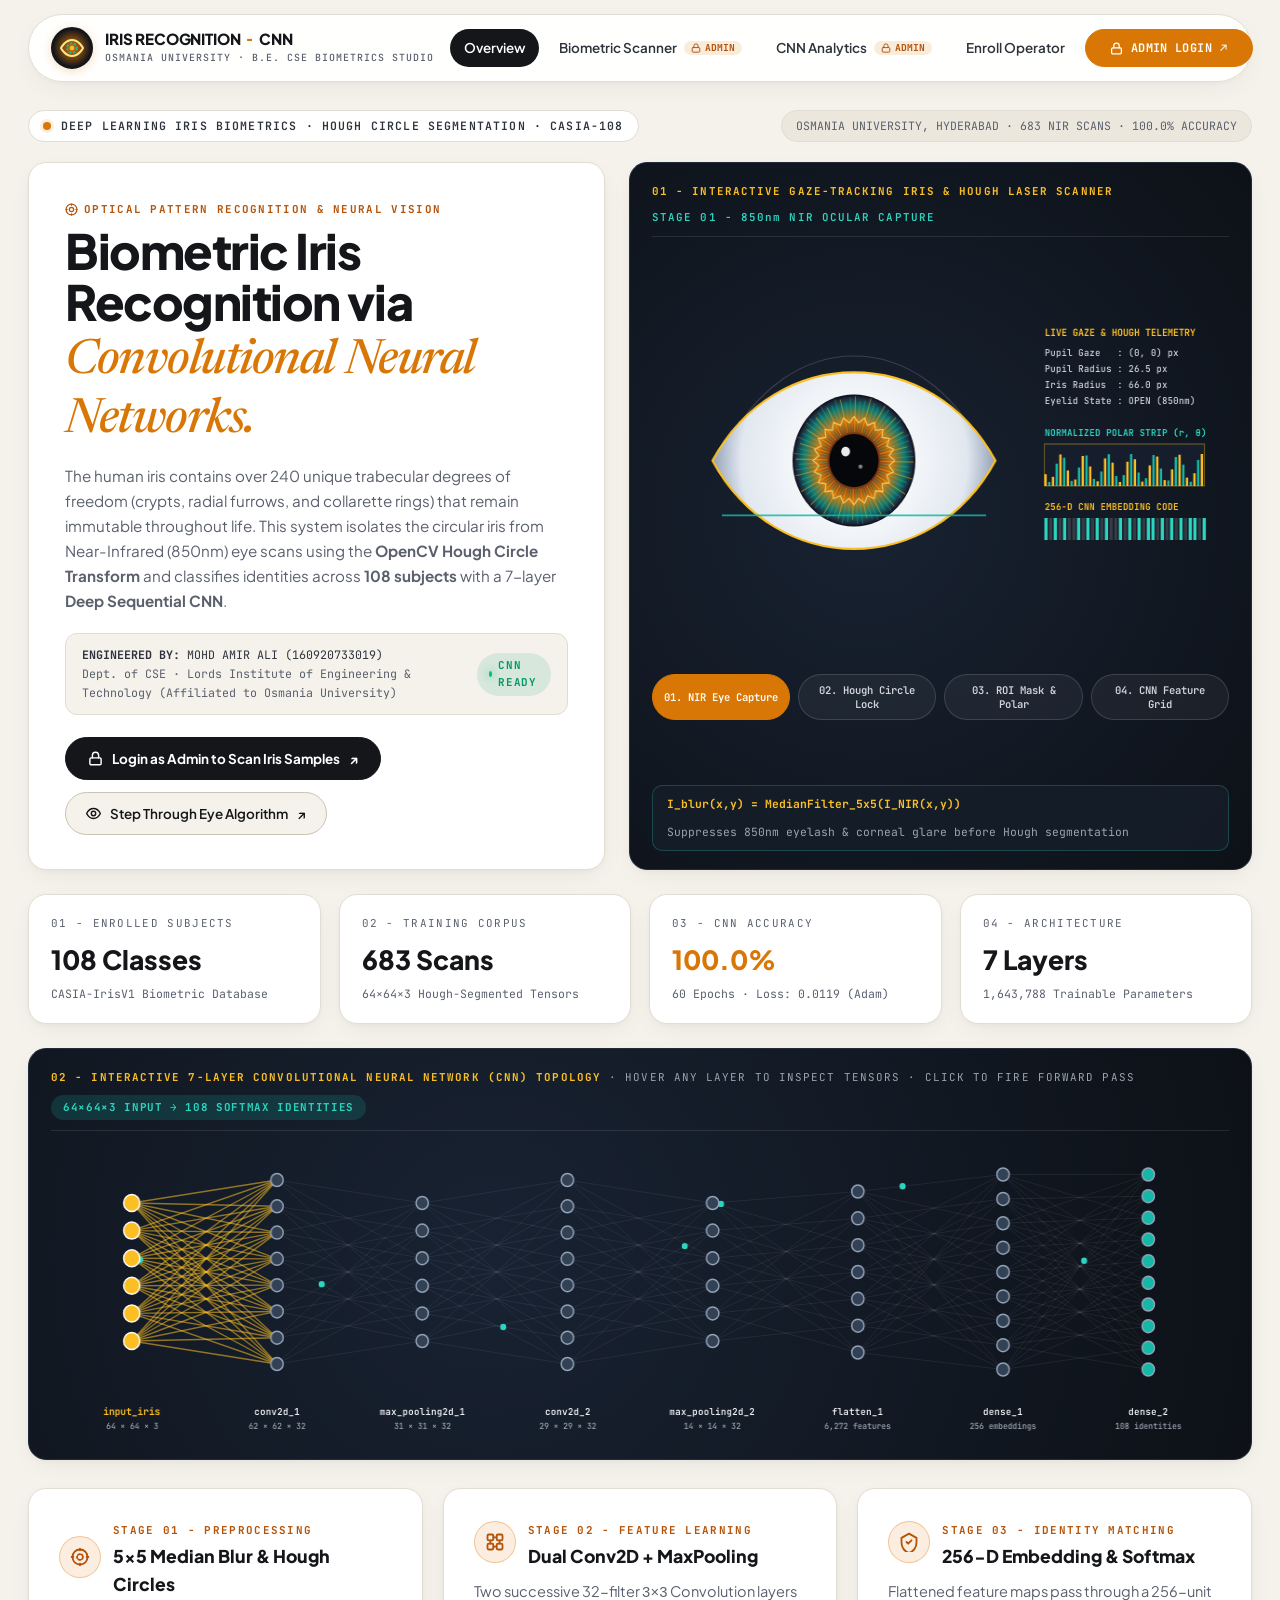
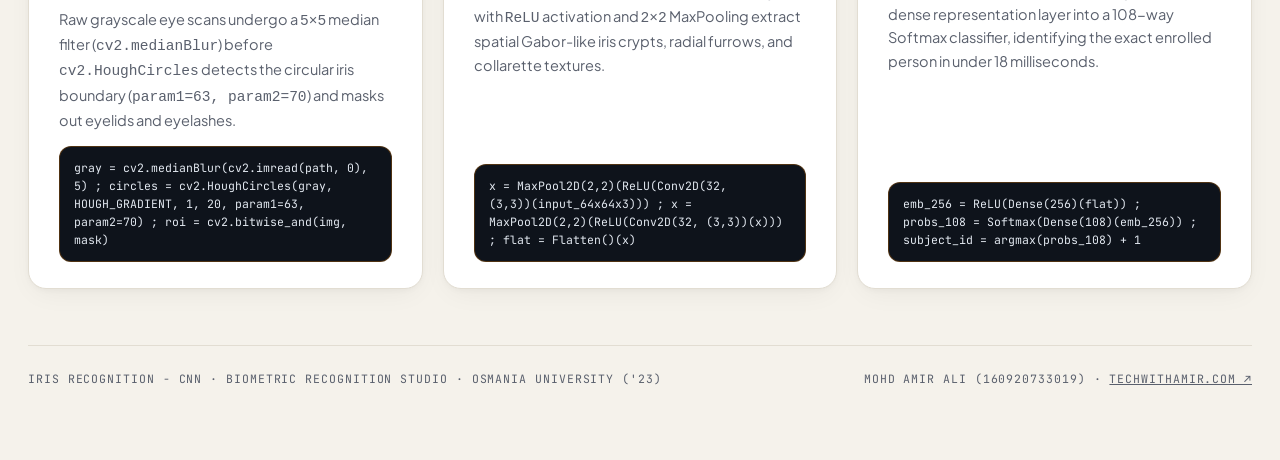
==== commit 728bba95: "Update UI layout, window-wide gaze tracking, and CNN layer inspector" ====
--- a/index.html
+++ b/index.html
@@ -3,12 +3,13 @@
 <head>
   <meta charset="utf-8" />
   <meta name="viewport" content="width=device-width, initial-scale=1.0" />
-  <title>OCULAR-CNN // Biometric Iris Recognition Studio — Osmania University</title>
+  <title>IRIS RECOGNITION - CNN · Biometric Iris Recognition Studio · Osmania University</title>
+  <link rel="icon" type="image/svg+xml" href="data:image/svg+xml,%3Csvg xmlns='http://www.w3.org/2000/svg' viewBox='0 0 64 64'%3E%3Ccircle cx='32' cy='32' r='30' fill='%230E131B' stroke='%23D97706' stroke-width='3.5'/%3E%3Cpath d='M6 32 C15 16 49 16 58 32 C49 48 15 48 6 32 Z' fill='%23161D2A' stroke='%23FBBF24' stroke-width='2.8' stroke-linejoin='round'/%3E%3Ccircle cx='32' cy='32' r='14' fill='%23D97706' opacity='0.28'/%3E%3Ccircle cx='32' cy='32' r='13' fill='none' stroke='%2314B8A6' stroke-width='2.4' stroke-dasharray='4 2.5'/%3E%3Ccircle cx='32' cy='32' r='6.2' fill='%2305070B' stroke='%23FBBF24' stroke-width='2'/%3E%3Ccircle cx='29.5' cy='29.5' r='2' fill='%23FFFFFF'/%3E%3C/svg%3E" />
   <style>
 @import url('https://fonts.googleapis.com/css2?family=Plus+Jakarta+Sans:wght@400;500;600;700;800&family=Newsreader:ital,opsz,wght@0,6..72,400;0,6..72,500;0,6..72,600;1,6..72,400;1,6..72,500&family=JetBrains+Mono:wght@400;500;600;700&display=swap');
 
 :root {
-  /* Biometric Optical Studio Palette — Warm Alabaster Bento + Deep Ocular Obsidian + Iris Amber & Laser Teal */
+  /* Biometric Optical Studio Palette - Warm Alabaster Bento + Deep Ocular Obsidian + Iris Amber & Laser Teal */
   --bg-primary: #F5F2EB;         /* Warm Sandstone-Alabaster Studio Background */
   --bg-surface: #FFFFFF;         /* Crisp Tactile Bento Card Surface */
   --bg-elevated: #ECE7DC;        /* Soft Warm Stone Pill Surface */
@@ -42,6 +43,10 @@
   padding: 0;
 }
 
+html {
+  overflow-y: scroll; /* Prevents horizontal scrollbar shift when switching between tall and short tabs */
+}
+
 html, body {
   background-color: var(--bg-primary);
   color: var(--ink-dark);
@@ -55,6 +60,14 @@
   color: inherit;
   text-decoration: none;
   transition: all 0.22s ease;
+}
+
+.inline-svg-icon {
+  display: inline-flex;
+  align-items: center;
+  justify-content: center;
+  vertical-align: middle;
+  flex-shrink: 0;
 }
 
 /* ==========================================================================
@@ -71,7 +84,7 @@
 }
 
 .admin-session-inner {
-  max-width: 1340px;
+  max-width: 1320px;
   margin: 0 auto;
   display: flex;
   align-items: center;
@@ -102,7 +115,7 @@
 }
 
 /* ==========================================================================
-   FLOATING PILL HEADER (Distinct from the Blockchain project's flat header)
+   LOCKED FLOATING CAPSULE HEADER (Consistent geometry across all 4 sections)
    ========================================================================== */
 .site-header {
   position: sticky;
@@ -114,9 +127,11 @@
 
 .header-inner {
   max-width: 1320px;
+  width: 100%;
+  min-height: 68px;
   margin: 0 auto;
-  padding: 12px 22px;
-  background-color: rgba(255, 255, 255, 0.90);
+  padding: 10px 22px;
+  background-color: rgba(255, 255, 255, 0.94);
   backdrop-filter: blur(14px);
   border: 1px solid var(--border-hairline);
   border-radius: var(--radius-pill);
@@ -124,8 +139,16 @@
   display: flex;
   align-items: center;
   justify-content: space-between;
-  flex-wrap: wrap;
+  flex-wrap: nowrap;
   gap: 16px;
+}
+
+@media (max-width: 1020px) {
+  .header-inner {
+    flex-wrap: wrap;
+    border-radius: 24px;
+    padding: 14px 20px;
+  }
 }
 
 .brand-lockup {
@@ -133,12 +156,13 @@
   align-items: center;
   gap: 12px;
   cursor: pointer;
+  flex-shrink: 0;
 }
 
 .project-iris-icon {
-  width: 40px;
-  height: 40px;
-  background: radial-gradient(circle at center, #D97706 0%, #0E131B 70%);
+  width: 42px;
+  height: 42px;
+  background: radial-gradient(circle at center, #D97706 0%, #0E131B 72%);
   border: 2px solid #141619;
   border-radius: 50%;
   display: flex;
@@ -146,6 +170,13 @@
   justify-content: center;
   color: #FDE68A;
   flex-shrink: 0;
+  box-shadow: 0 2px 10px rgba(217, 119, 6, 0.25);
+  transition: transform 0.24s ease, box-shadow 0.24s ease;
+}
+
+.brand-lockup:hover .project-iris-icon {
+  transform: scale(1.06);
+  box-shadow: 0 0 16px rgba(217, 119, 6, 0.5);
 }
 
 .brand-text {
@@ -155,16 +186,19 @@
 
 .brand-name {
   font-family: var(--font-sans);
-  font-size: 0.92rem;
+  font-size: 0.95rem;
   font-weight: 800;
   letter-spacing: -0.01em;
   color: var(--ink-dark);
   line-height: 1.15;
+  white-space: nowrap;
 }
 
 .brand-name .slash-accent {
   color: var(--accent-indigo);
   font-family: var(--font-mono);
+  font-weight: 800;
+  margin: 0 2px;
 }
 
 .brand-tagline {
@@ -175,25 +209,38 @@
   text-transform: uppercase;
   color: var(--slate-muted);
   margin-top: 2px;
+  white-space: nowrap;
 }
 
 .site-nav {
   display: flex;
   align-items: center;
-  gap: 8px;
-  flex-wrap: wrap;
+  gap: 6px;
+  flex-wrap: nowrap;
+}
+
+@media (max-width: 1020px) {
+  .site-nav {
+    flex-wrap: wrap;
+    width: 100%;
+    justify-content: flex-start;
+  }
 }
 
 .nav-link {
   font-size: 0.84rem;
   font-weight: 600;
   color: var(--ink-soft);
-  padding: 8px 15px;
+  padding: 8px 14px;
+  height: 38px;
   border-radius: var(--radius-pill);
   display: inline-flex;
   align-items: center;
-  gap: 6px;
+  justify-content: center;
+  gap: 7px;
   cursor: pointer;
+  white-space: nowrap;
+  transition: background-color 0.2s ease, color 0.2s ease;
 }
 
 .nav-link:hover {
@@ -207,33 +254,59 @@
 }
 
 .nav-lock-tag {
+  display: inline-flex;
+  align-items: center;
+  gap: 4px;
   font-family: var(--font-mono);
   font-size: 0.6rem;
-  padding: 1px 6px;
+  font-weight: 700;
+  padding: 2px 7px;
   border-radius: var(--radius-pill);
   background-color: rgba(217, 119, 6, 0.14);
   color: var(--accent-indigo-hover);
+  line-height: 1;
+}
+
+.nav-link.active .nav-lock-tag {
+  background-color: rgba(251, 191, 36, 0.22);
+  color: #FBBF24;
+}
+
+.nav-lock-tag.unlocked {
+  background-color: rgba(5, 150, 105, 0.15);
+  color: var(--verified-emerald);
+}
+
+.nav-link.active .nav-lock-tag.unlocked {
+  background-color: rgba(16, 185, 129, 0.25);
+  color: #34D399;
 }
 
 .nav-cta {
   display: inline-flex;
   align-items: center;
+  justify-content: center;
   gap: 8px;
   padding: 9px 18px;
+  height: 38px;
+  min-width: 168px;
   border-radius: var(--radius-pill);
   border: 1px solid var(--accent-indigo);
   font-family: var(--font-mono);
-  font-size: 0.76rem;
+  font-size: 0.74rem;
   font-weight: 700;
   letter-spacing: 0.03em;
   text-transform: uppercase;
   color: #FFFFFF;
   background: var(--accent-indigo);
   cursor: pointer;
+  white-space: nowrap;
+  flex-shrink: 0;
 }
 
 .nav-cta:hover,
-.nav-cta.admin-active {
+.nav-cta.admin-active,
+.nav-cta.login-tab-active {
   background-color: var(--ocular-dark);
   border-color: var(--ocular-dark);
   color: #FBBF24;
@@ -293,7 +366,9 @@
 }
 
 .eyebrow-label {
-  display: inline-block;
+  display: inline-flex;
+  align-items: center;
+  gap: 6px;
   font-family: var(--font-mono);
   font-size: 0.68rem;
   font-weight: 700;
@@ -370,7 +445,7 @@
 .btn-primary-editorial {
   display: inline-flex;
   align-items: center;
-  gap: 10px;
+  gap: 9px;
   padding: 12px 22px;
   background-color: var(--ink-dark);
   color: #FFFFFF;
@@ -380,17 +455,19 @@
   border-radius: var(--radius-pill);
   border: 1px solid var(--ink-dark);
   cursor: pointer;
+  transition: all 0.2s ease;
 }
 
 .btn-primary-editorial:hover {
   background-color: var(--accent-indigo);
   border-color: var(--accent-indigo);
+  transform: translateY(-1px);
 }
 
 .btn-secondary-editorial {
   display: inline-flex;
   align-items: center;
-  gap: 10px;
+  gap: 9px;
   padding: 12px 20px;
   background-color: var(--bg-primary);
   color: var(--ink-dark);
@@ -400,18 +477,20 @@
   border-radius: var(--radius-pill);
   border: 1px solid var(--border-strong);
   cursor: pointer;
+  transition: all 0.2s ease;
 }
 
 .btn-secondary-editorial:hover {
   border-color: var(--accent-indigo);
   color: var(--accent-indigo-hover);
   background-color: var(--accent-indigo-soft);
+  transform: translateY(-1px);
 }
 
 .btn-danger-editorial {
   display: inline-flex;
   align-items: center;
-  gap: 10px;
+  gap: 9px;
   padding: 10px 18px;
   border-radius: var(--radius-pill);
   background-color: var(--spoof-bg);
@@ -422,6 +501,7 @@
   text-transform: uppercase;
   border: 1px solid var(--spoof-crimson);
   cursor: pointer;
+  transition: all 0.2s ease;
 }
 
 .btn-danger-editorial:hover {
@@ -477,6 +557,7 @@
   cursor: pointer;
   text-align: center;
   font-weight: 600;
+  transition: all 0.2s ease;
 }
 
 .stage-pill.active,
@@ -484,6 +565,22 @@
   background-color: var(--accent-indigo);
   border-color: var(--accent-indigo);
   color: #FFFFFF;
+}
+
+.eye-stage-formula-strip {
+  margin-top: 10px;
+  padding: 9px 14px;
+  border-radius: 10px;
+  background-color: rgba(22, 29, 42, 0.9);
+  border: 1px solid rgba(45, 212, 191, 0.24);
+  font-family: var(--font-mono);
+  font-size: 0.71rem;
+  color: #E2E8F0;
+  display: flex;
+  align-items: center;
+  justify-content: space-between;
+  gap: 10px;
+  flex-wrap: wrap;
 }
 
 /* Bento Metrics Row */
@@ -532,6 +629,53 @@
   font-size: 0.72rem;
   color: var(--slate-muted);
   margin-top: 4px;
+}
+
+/* Stage Icon Badge & Word-by-Word Scroll Reveal for Overview Code Cards */
+.stage-card-head {
+  display: flex;
+  align-items: center;
+  gap: 12px;
+  margin-bottom: 10px;
+}
+
+.stage-icon-circle {
+  width: 42px;
+  height: 42px;
+  border-radius: 50%;
+  background: var(--accent-indigo-soft);
+  border: 1.5px solid rgba(217, 119, 6, 0.35);
+  color: var(--accent-indigo-hover);
+  display: flex;
+  align-items: center;
+  justify-content: center;
+  flex-shrink: 0;
+}
+
+.scroll-code-snippet {
+  margin-top: 14px;
+  padding: 12px 14px;
+  border-radius: 12px;
+  background-color: var(--ocular-dark);
+  border: 1px solid rgba(217, 119, 6, 0.32);
+  font-family: var(--font-mono);
+  font-size: 0.72rem;
+  line-height: 1.55;
+  color: #E2E8F0;
+}
+
+.scroll-code-snippet .code-word-token {
+  display: inline-block;
+  opacity: 0;
+  transform: translateY(7px);
+  filter: blur(2.5px);
+  transition: opacity 0.36s cubic-bezier(0.22, 1, 0.36, 1), transform 0.36s cubic-bezier(0.22, 1, 0.36, 1), filter 0.36s ease;
+}
+
+.scroll-code-snippet.revealed .code-word-token {
+  opacity: 1;
+  transform: translateY(0);
+  filter: blur(0);
 }
 
 /* Interactive Cards & Scanner Grid */
@@ -609,7 +753,9 @@
 }
 
 .status-pill {
-  display: inline-block;
+  display: inline-flex;
+  align-items: center;
+  gap: 6px;
   font-family: var(--font-mono);
   font-size: 0.68rem;
   font-weight: 700;
@@ -658,9 +804,39 @@
   color: var(--ink-dark);
 }
 
+.editorial-table tbody tr.layer-row {
+  cursor: pointer;
+  transition: background-color 0.18s ease;
+}
+
+.editorial-table tbody tr.layer-row:hover,
+.editorial-table tbody tr.layer-row.active-layer-row {
+  background-color: var(--accent-indigo-soft);
+}
+
 .mono-cell {
   font-family: var(--font-mono);
   font-size: 0.8rem;
+}
+
+/* Interactive 7-Layer Detail Inspector Box */
+.layer-inspector-panel {
+  margin-top: 16px;
+  padding: 18px 22px;
+  border-radius: 14px;
+  background-color: var(--ocular-dark);
+  color: #F3F4F6;
+  border: 1px solid rgba(217, 119, 6, 0.45);
+  display: grid;
+  grid-template-columns: 1.25fr 0.75fr;
+  gap: 20px;
+  align-items: center;
+}
+
+@media (max-width: 780px) {
+  .layer-inspector-panel {
+    grid-template-columns: 1fr;
+  }
 }
 
 .form-group { margin-bottom: 18px; }
@@ -684,6 +860,12 @@
   color: var(--ink-dark);
 }
 
+.form-input:focus {
+  outline: none;
+  border-color: var(--accent-indigo);
+  box-shadow: 0 0 0 3px var(--accent-indigo-soft);
+}
+
 .alert-banner {
   padding: 14px 18px;
   margin-bottom: 20px;
@@ -700,8 +882,50 @@
   color: var(--spoof-crimson);
 }
 
+/* Quality Gate Box in Enroll Operator */
+.quality-gate-card {
+  background-color: var(--ocular-dark);
+  color: #F3F4F6;
+  border-radius: 16px;
+  padding: 18px 20px;
+  margin-bottom: 20px;
+  border: 1px solid rgba(20, 184, 166, 0.35);
+}
+
+.quality-meter-row {
+  margin-bottom: 10px;
+}
+
+.quality-meter-row:last-child {
+  margin-bottom: 0;
+}
+
+.quality-meter-top {
+  display: flex;
+  justify-content: space-between;
+  font-family: var(--font-mono);
+  font-size: 0.7rem;
+  color: #D1D5DB;
+  margin-bottom: 4px;
+}
+
+.quality-meter-track {
+  width: 100%;
+  height: 6px;
+  background: rgba(255, 255, 255, 0.1);
+  border-radius: 999px;
+  overflow: hidden;
+}
+
+.quality-meter-fill {
+  height: 100%;
+  border-radius: 999px;
+  background: linear-gradient(90deg, #D97706 0%, #14B8A6 100%);
+  transition: width 0.35s ease;
+}
+
 /* ==========================================================================
-   LIVE BIOMETRIC SCAN MODAL POPUP WINDOW
+   LIVE BIOMETRIC SCAN MODAL & 5S ENROLLMENT CONFIRMATION MODAL
    ========================================================================== */
 .scan-modal-backdrop {
   position: fixed;
@@ -793,22 +1017,23 @@
   gap: 12px;
 }
 
-    .tab-section { display: none; }
-    .tab-section.active { display: block; }
-    .prob-bar-track {
-      width: 100%;
-      height: 8px;
-      border-radius: 999px;
-      background-color: var(--bg-elevated);
-      margin-top: 4px;
-      overflow: hidden;
-    }
-    .prob-bar-fill {
-      height: 100%;
-      border-radius: 999px;
-      background: linear-gradient(90deg, #D97706 0%, #0D9488 100%);
-      transition: width 0.4s ease;
-    }
+.tab-section { display: none; }
+.tab-section.active { display: block; }
+.prob-bar-track {
+  width: 100%;
+  height: 8px;
+  border-radius: 999px;
+  background-color: var(--bg-elevated);
+  margin-top: 4px;
+  overflow: hidden;
+}
+.prob-bar-fill {
+  height: 100%;
+  border-radius: 999px;
+  background: linear-gradient(90deg, #D97706 0%, #0D9488 100%);
+  transition: width 0.4s ease;
+}
+
   </style>
 </head>
 <body>
@@ -827,20 +1052,20 @@
     </div>
   </div>
 
-  <!-- Floating Pill Header (Distinct Optical Studio Style) -->
+  <!-- Locked Floating Capsule Header (Consistent across all tabs) -->
   <header class="site-header">
     <div class="header-inner">
       <a onclick="switchTab('overview')" class="brand-lockup">
         <div class="project-iris-icon">
-          <svg width="22" height="22" viewBox="0 0 24 24" fill="none" stroke="currentColor" stroke-width="2">
+          <svg width="24" height="24" viewBox="0 0 24 24" fill="none" stroke="currentColor" stroke-width="2">
             <path d="M1 12s4-8 11-8 11 8 11 8-4 8-11 8-11-8-11-8z"></path>
-            <circle cx="12" cy="12" r="4.5" stroke="#14B8A6" stroke-dasharray="2 2"></circle>
-            <circle cx="12" cy="12" r="2" fill="#FBBF24"></circle>
+            <circle cx="12" cy="12" r="4.8" stroke="#14B8A6" stroke-dasharray="2.2 1.8"></circle>
+            <circle cx="12" cy="12" r="2.2" fill="#FBBF24" stroke="none"></circle>
           </svg>
         </div>
         <div class="brand-text">
-          <span class="brand-name">OCULAR-CNN <span class="slash-accent">●</span> BIOMETRIC STUDIO</span>
-          <span class="brand-tagline">Osmania University · B.E. CSE Mini Project</span>
+          <span class="brand-name">IRIS RECOGNITION <span class="slash-accent">-</span> CNN</span>
+          <span class="brand-tagline">Osmania University · B.E. CSE Biometrics Studio</span>
         </div>
       </a>
 
@@ -866,12 +1091,15 @@
       <section class="editorial-split">
         <div class="hero-bento-left">
           <div>
-            <span class="eyebrow-label">OPTICAL PATTERN RECOGNITION &amp; NEURAL VISION</span>
+            <span class="eyebrow-label">
+              <svg width="13" height="13" viewBox="0 0 24 24" fill="none" stroke="currentColor" stroke-width="2.3" stroke-linecap="round" stroke-linejoin="round"><circle cx="12" cy="12" r="10"/><circle cx="12" cy="12" r="4"/><line x1="12" y1="2" x2="12" y2="4"/><line x1="12" y1="20" x2="12" y2="22"/><line x1="2" y1="12" x2="4" y2="12"/><line x1="20" y1="12" x2="22" y2="12"/></svg>
+              OPTICAL PATTERN RECOGNITION &amp; NEURAL VISION
+            </span>
             <h1 class="hero-display-title">
               Biometric Iris Recognition via <span class="serif-italic">Convolutional Neural Networks.</span>
             </h1>
             <p class="editorial-body">
-              The human iris contains over 240 unique trabecular degrees of freedom—crypts, radial furrows, and collarette rings—that remain immutable throughout life. This system isolates the circular iris from Near-Infrared (850nm) eye scans using the <strong>OpenCV Hough Circle Transform</strong> and classifies identities across <strong>108 subjects</strong> with a 7-layer <strong>Deep Sequential CNN</strong>.
+              The human iris contains over 240 unique trabecular degrees of freedom (crypts, radial furrows, and collarette rings) that remain immutable throughout life. This system isolates the circular iris from Near-Infrared (850nm) eye scans using the <strong>OpenCV Hough Circle Transform</strong> and classifies identities across <strong>108 subjects</strong> with a 7-layer <strong>Deep Sequential CNN</strong>.
             </p>
           </div>
 
@@ -881,18 +1109,18 @@
                 <strong>ENGINEERED BY:</strong> MOHD AMIR ALI (160920733019)<br/>
                 <span style="color: var(--slate-muted);">Dept. of CSE · Lords Institute of Engineering &amp; Technology (Affiliated to Osmania University)</span>
               </div>
-              <span class="status-pill verified">● CNN READY</span>
+              <span class="status-pill verified"><span class="pulse-dot" style="width:6px;height:6px;"></span> CNN READY</span>
             </div>
 
             <div id="hero-dynamic-actions" style="display: flex; gap: 12px; flex-wrap: wrap;"></div>
           </div>
         </div>
 
-        <!-- Dark Ophthalmoscope Viewport: Stationary Eye Contour + Cursor-Tracking Pupil & Iris -->
+        <!-- Dark Ophthalmoscope Viewport: Stationary Eye Contour + Full-Window Cursor-Tracking Pupil & Iris -->
         <div class="ocular-viewport-card">
           <div class="ocular-header">
-            <span style="color: #FBBF24; font-weight: 700;">01 // INTERACTIVE GAZE-TRACKING IRIS &amp; HOUGH LASER SCANNER</span>
-            <span id="eye-stage-status" style="color: #2DD4BF;">MOVE CURSOR TO MOVE PUPIL/IRIS · CLICK STAGE BELOW</span>
+            <span style="color: #FBBF24; font-weight: 700;">01 - INTERACTIVE GAZE-TRACKING IRIS &amp; HOUGH LASER SCANNER</span>
+            <span id="eye-stage-status" style="color: #2DD4BF; font-weight: 600;">STAGE 01 - 850nm NIR OCULAR CAPTURE</span>
           </div>
           <canvas id="eye-3d-canvas" width="620" height="305" style="width: 100%; height: 305px; display: block; cursor: crosshair;"></canvas>
           <div class="stage-pills-bar">
@@ -901,28 +1129,32 @@
             <button type="button" class="stage-pill" id="st-btn-2" onclick="setEyeStage(2)">03. ROI Mask &amp; Polar</button>
             <button type="button" class="stage-pill" id="st-btn-3" onclick="setEyeStage(3)">04. CNN Feature Grid</button>
           </div>
+          <div class="eye-stage-formula-strip" id="eye-stage-formula-box">
+            <span id="eye-stage-math" style="color:#FBBF24; font-weight:700;">I_blur(x,y) = MedianFilter_5x5(I_NIR(x,y))</span>
+            <span id="eye-stage-note" style="color:#9CA3AF;">Suppresses 850nm eyelash &amp; corneal glare before Hough segmentation</span>
+          </div>
         </div>
       </section>
 
       <!-- Rounded Bento Metrics Strip -->
       <section class="metrics-strip">
         <div class="metric-item">
-          <div class="metric-label">01 / ENROLLED SUBJECTS</div>
+          <div class="metric-label">01 - ENROLLED SUBJECTS</div>
           <div class="metric-value">108 Classes</div>
           <div class="metric-sub">CASIA-IrisV1 Biometric Database</div>
         </div>
         <div class="metric-item">
-          <div class="metric-label">02 / TRAINING CORPUS</div>
+          <div class="metric-label">02 - TRAINING CORPUS</div>
           <div class="metric-value">683 Scans</div>
           <div class="metric-sub">64×64×3 Hough-Segmented Tensors</div>
         </div>
         <div class="metric-item">
-          <div class="metric-label">03 / CNN ACCURACY</div>
+          <div class="metric-label">03 - CNN ACCURACY</div>
           <div class="metric-value accent">100.0%</div>
           <div class="metric-sub">60 Epochs · Loss: 0.0119 (Adam)</div>
         </div>
         <div class="metric-item">
-          <div class="metric-label">04 / ARCHITECTURE</div>
+          <div class="metric-label">04 - ARCHITECTURE</div>
           <div class="metric-value">7 Layers</div>
           <div class="metric-sub">1,643,788 Trainable Parameters</div>
         </div>
@@ -932,36 +1164,74 @@
       <section class="ocular-viewport-card" style="margin-bottom: 28px;">
         <div class="ocular-header">
           <div>
-            <span style="color: #FBBF24; font-weight: 700;">02 // INTERACTIVE 7-LAYER CONVOLUTIONAL NEURAL NETWORK (CNN) TOPOLOGY</span>
-            <span> — HOVER ANY LAYER TO INSPECT TENSORS · CLICK TO FIRE FORWARD PASS</span>
+            <span style="color: #FBBF24; font-weight: 700;">02 - INTERACTIVE 7-LAYER CONVOLUTIONAL NEURAL NETWORK (CNN) TOPOLOGY</span>
+            <span> · HOVER ANY LAYER TO INSPECT TENSORS · CLICK TO FIRE FORWARD PASS</span>
           </div>
           <span id="cnn-hover-readout" class="status-pill verified" style="background: rgba(20,184,166,0.18); color: #2DD4BF;">64×64×3 INPUT → 108 SOFTMAX IDENTITIES</span>
         </div>
         <canvas id="cnn-network-canvas" width="1240" height="300" style="width: 100%; height: 300px; display: block; cursor: pointer;"></canvas>
       </section>
 
-      <!-- Step-by-Step Algorithmic Breakdown Cards -->
+      <!-- Step-by-Step Algorithmic Breakdown Cards with Custom SVG Icons & Word-by-Word Scroll Reveal -->
       <section style="display: grid; grid-template-columns: repeat(auto-fit, minmax(290px, 1fr)); gap: 20px;">
-        <div class="editorial-card" style="margin-bottom: 0;">
-          <span class="eyebrow-label">STAGE 01 // PREPROCESSING</span>
-          <h3 style="font-size: 1.12rem; font-weight: 800; margin-bottom: 8px;">5×5 Median Blur &amp; Hough Circles</h3>
-          <p style="color: var(--slate-muted); font-size: 0.92rem;">
-            Raw grayscale eye scans undergo a <code>5×5</code> median filter (<code>cv2.medianBlur</code>) before <code>cv2.HoughCircles</code> detects the circular iris boundary (<code>param1=63, param2=70</code>) and masks out eyelids and eyelashes.
-          </p>
-        </div>
-        <div class="editorial-card" style="margin-bottom: 0;">
-          <span class="eyebrow-label">STAGE 02 // FEATURE LEARNING</span>
-          <h3 style="font-size: 1.12rem; font-weight: 800; margin-bottom: 8px;">Dual Conv2D + MaxPooling</h3>
-          <p style="color: var(--slate-muted); font-size: 0.92rem;">
-            Two successive 32-filter <code>3×3</code> Convolution layers with <code>ReLU</code> activation and <code>2×2</code> MaxPooling extract spatial Gabor-like iris crypts, radial furrows, and collarette textures.
-          </p>
-        </div>
-        <div class="editorial-card" style="margin-bottom: 0;">
-          <span class="eyebrow-label">STAGE 03 // IDENTITY MATCHING</span>
-          <h3 style="font-size: 1.12rem; font-weight: 800; margin-bottom: 8px;">256-D Embedding &amp; Softmax</h3>
-          <p style="color: var(--slate-muted); font-size: 0.92rem;">
-            Flattened feature maps pass through a 256-unit dense representation layer into a 108-way Softmax classifier, identifying the exact enrolled person in under 18 milliseconds.
-          </p>
+        <div class="editorial-card" style="margin-bottom: 0; display: flex; flex-direction: column; justify-content: space-between;">
+          <div>
+            <div class="stage-card-head">
+              <div class="stage-icon-circle">
+                <svg width="20" height="20" viewBox="0 0 24 24" fill="none" stroke="currentColor" stroke-width="2.2" stroke-linecap="round" stroke-linejoin="round"><circle cx="12" cy="12" r="9"/><circle cx="12" cy="12" r="3.5" stroke-dasharray="2.5 2"/><path d="M12 2v2M12 20v2M2 12h2M20 12h2"/></svg>
+              </div>
+              <div>
+                <span class="eyebrow-label" style="margin-bottom: 2px;">STAGE 01 - PREPROCESSING</span>
+                <h3 style="font-size: 1.1rem; font-weight: 800;">5×5 Median Blur &amp; Hough Circles</h3>
+              </div>
+            </div>
+            <p style="color: var(--slate-muted); font-size: 0.91rem;">
+              Raw grayscale eye scans undergo a <code>5×5</code> median filter (<code>cv2.medianBlur</code>) before <code>cv2.HoughCircles</code> detects the circular iris boundary (<code>param1=63, param2=70</code>) and masks out eyelids and eyelashes.
+            </p>
+          </div>
+          <div class="scroll-code-snippet">
+            gray = cv2.medianBlur(cv2.imread(path, 0), 5) ; circles = cv2.HoughCircles(gray, HOUGH_GRADIENT, 1, 20, param1=63, param2=70) ; roi = cv2.bitwise_and(img, mask)
+          </div>
+        </div>
+
+        <div class="editorial-card" style="margin-bottom: 0; display: flex; flex-direction: column; justify-content: space-between;">
+          <div>
+            <div class="stage-card-head">
+              <div class="stage-icon-circle">
+                <svg width="20" height="20" viewBox="0 0 24 24" fill="none" stroke="currentColor" stroke-width="2.2" stroke-linecap="round" stroke-linejoin="round"><rect x="3" y="3" width="7" height="7" rx="1.5"/><rect x="14" y="3" width="7" height="7" rx="1.5"/><rect x="14" y="14" width="7" height="7" rx="1.5"/><rect x="3" y="14" width="7" height="7" rx="1.5"/><path d="M10 6.5h4M6.5 10v4M17.5 10v4M10 17.5h4"/></svg>
+              </div>
+              <div>
+                <span class="eyebrow-label" style="margin-bottom: 2px;">STAGE 02 - FEATURE LEARNING</span>
+                <h3 style="font-size: 1.1rem; font-weight: 800;">Dual Conv2D + MaxPooling</h3>
+              </div>
+            </div>
+            <p style="color: var(--slate-muted); font-size: 0.91rem;">
+              Two successive 32-filter <code>3×3</code> Convolution layers with <code>ReLU</code> activation and <code>2×2</code> MaxPooling extract spatial Gabor-like iris crypts, radial furrows, and collarette textures.
+            </p>
+          </div>
+          <div class="scroll-code-snippet">
+            x = MaxPool2D(2,2)(ReLU(Conv2D(32, (3,3))(input_64x64x3))) ; x = MaxPool2D(2,2)(ReLU(Conv2D(32, (3,3))(x))) ; flat = Flatten()(x)
+          </div>
+        </div>
+
+        <div class="editorial-card" style="margin-bottom: 0; display: flex; flex-direction: column; justify-content: space-between;">
+          <div>
+            <div class="stage-card-head">
+              <div class="stage-icon-circle">
+                <svg width="20" height="20" viewBox="0 0 24 24" fill="none" stroke="currentColor" stroke-width="2.2" stroke-linecap="round" stroke-linejoin="round"><path d="M12 2L3 7v6c0 5.5 3.8 10.7 9 12 5.2-1.3 9-6.5 9-12V7l-9-5z"/><path d="M9 12l2 2 4-4"/></svg>
+              </div>
+              <div>
+                <span class="eyebrow-label" style="margin-bottom: 2px;">STAGE 03 - IDENTITY MATCHING</span>
+                <h3 style="font-size: 1.1rem; font-weight: 800;">256-D Embedding &amp; Softmax</h3>
+              </div>
+            </div>
+            <p style="color: var(--slate-muted); font-size: 0.91rem;">
+              Flattened feature maps pass through a 256-unit dense representation layer into a 108-way Softmax classifier, identifying the exact enrolled person in under 18 milliseconds.
+            </p>
+          </div>
+          <div class="scroll-code-snippet">
+            emb_256 = ReLU(Dense(256)(flat)) ; probs_108 = Softmax(Dense(108)(emb_256)) ; subject_id = argmax(probs_108) + 1
+          </div>
         </div>
       </section>
     </div>
@@ -971,7 +1241,7 @@
       <div class="eyebrow-bar">
         <div class="eyebrow-left">
           <span class="indigo-dot"></span>
-          <span>02 // AUTHENTICATED ADMIN BIOMETRIC SCANNER &amp; LIVENESS LAB</span>
+          <span>02 - AUTHENTICATED ADMIN BIOMETRIC SCANNER &amp; LIVENESS LAB</span>
         </div>
         <div class="eyebrow-right">
           OSMANIA UNIVERSITY CSE LAB · OPERATOR: <span id="scanner-operator-label">AMIR</span>
@@ -982,7 +1252,10 @@
       <div class="editorial-card" style="border-left: 5px solid var(--accent-indigo); padding: 22px 28px; margin-bottom: 24px;">
         <div style="display: flex; align-items: center; justify-content: space-between; flex-wrap: wrap; gap: 16px;">
           <div>
-            <span class="eyebrow-label" style="margin-bottom: 4px;">🛡️ RESTRICTED BIOMETRIC ADMIN CONSOLE UNLOCKED</span>
+            <span class="eyebrow-label" style="margin-bottom: 4px;">
+              <svg width="14" height="14" viewBox="0 0 24 24" fill="none" stroke="currentColor" stroke-width="2.3" stroke-linecap="round" stroke-linejoin="round"><path d="M12 22s8-4 8-10V5l-8-3-8 3v7c0 6 8 10 8 10z"/><path d="M9 12l2 2 4-4"/></svg>
+              RESTRICTED BIOMETRIC ADMIN CONSOLE UNLOCKED
+            </span>
             <h2 style="font-size: 1.4rem; font-weight: 800;">
               Welcome, Biometric Administrator <span id="welcome-admin-name" style="color: var(--accent-indigo);">Amir</span>
             </h2>
@@ -991,9 +1264,18 @@
             </p>
           </div>
           <div style="display: flex; gap: 10px; flex-wrap: wrap;">
-            <button type="button" onclick="openLiveScanModal(currentSampleIdx, false)" class="btn-primary-editorial">🔍 Re-Launch Scan Popup Window</button>
-            <button type="button" onclick="simulateSpoofAttack()" class="btn-danger-editorial">⚡ Simulate Synthetic Iris Spoof Attack</button>
-            <button id="btn-reset-spoof" type="button" onclick="resetSpoofState()" class="btn-secondary-editorial" style="display: none;">🛡️ Reset Optical Sensor</button>
+            <button type="button" onclick="openLiveScanModal(currentSampleIdx, false)" class="btn-primary-editorial">
+              <svg width="15" height="15" viewBox="0 0 24 24" fill="none" stroke="currentColor" stroke-width="2.3" stroke-linecap="round" stroke-linejoin="round"><circle cx="11" cy="11" r="8"/><line x1="21" y1="21" x2="16.65" y2="16.65"/></svg>
+              <span>Re-Launch Scan Popup Window</span>
+            </button>
+            <button type="button" onclick="simulateSpoofAttack()" class="btn-danger-editorial">
+              <svg width="15" height="15" viewBox="0 0 24 24" fill="none" stroke="currentColor" stroke-width="2.3" stroke-linecap="round" stroke-linejoin="round"><polygon points="13 2 3 14 12 14 11 22 21 10 12 10 13 2"/></svg>
+              <span>Simulate Synthetic Iris Spoof Attack</span>
+            </button>
+            <button id="btn-reset-spoof" type="button" onclick="resetSpoofState()" class="btn-secondary-editorial" style="display: none;">
+              <svg width="15" height="15" viewBox="0 0 24 24" fill="none" stroke="currentColor" stroke-width="2.3" stroke-linecap="round" stroke-linejoin="round"><path d="M12 22s8-4 8-10V5l-8-3-8 3v7c0 6 8 10 8 10z"/></svg>
+              <span>Reset Optical Sensor</span>
+            </button>
           </div>
         </div>
       </div>
@@ -1004,12 +1286,13 @@
       <div class="editorial-card" style="padding: 22px 28px; margin-bottom: 24px;">
         <div style="display: flex; align-items: center; justify-content: space-between; flex-wrap: wrap; gap: 14px;">
           <div>
-            <span class="eyebrow-label" style="margin-bottom: 2px;">STEP 1 // CLICK ANY SAMPLE TO LAUNCH LIVE SCAN POPUP</span>
+            <span class="eyebrow-label" style="margin-bottom: 2px;">STEP 1 - CLICK ANY SAMPLE TO LAUNCH LIVE SCAN POPUP</span>
             <h3 style="font-size: 1.1rem; font-weight: 800;">CASIA-IrisV1 Reference Test Samples (108-Subject Dataset)</h3>
           </div>
           <div>
             <label class="btn-primary-editorial" style="cursor: pointer;">
-              <span>📂 Upload Custom Eye Image (.jpg / .png)</span>
+              <svg width="15" height="15" viewBox="0 0 24 24" fill="none" stroke="currentColor" stroke-width="2.3" stroke-linecap="round" stroke-linejoin="round"><path d="M21 15v4a2 2 0 0 1-2 2H5a2 2 0 0 1-2-2v-4"/><polyline points="17 8 12 3 7 8"/><line x1="12" y1="3" x2="12" y2="15"/></svg>
+              <span>Upload Custom Eye Image (.jpg / .png)</span>
               <input type="file" accept="image/*" onchange="handleCustomImageUpload(event)" style="display: none;" />
             </label>
           </div>
@@ -1022,7 +1305,7 @@
         <!-- Stage A: Raw NIR Eye + Hough Circle Reticle -->
         <div class="editorial-card" style="margin-bottom: 0; padding: 22px;">
           <div class="viz-header">
-            <span>STAGE A // RAW NIR EYE + HOUGH CIRCLE</span>
+            <span>STAGE A - RAW NIR EYE + HOUGH CIRCLE</span>
             <span class="status-pill verified" id="stage-a-badge">PUPIL &amp; IRIS LOCKED</span>
           </div>
           <canvas id="scan-input-canvas" width="380" height="270" style="width: 100%; height: 270px; background: #0B0A16; border-radius: 12px; display: block; border: 1px solid var(--border-hairline);"></canvas>
@@ -1034,7 +1317,7 @@
         <!-- Stage B: Isolated Circular Iris ROI Mask & Polar Strip -->
         <div class="editorial-card" style="margin-bottom: 0; padding: 22px;">
           <div class="viz-header">
-            <span>STAGE B // SEGMENTED ROI (test.png)</span>
+            <span>STAGE B - SEGMENTED ROI &amp; POLAR STRIP</span>
             <span class="status-pill verified">64×64×3 TENSOR</span>
           </div>
           <canvas id="scan-roi-canvas" width="320" height="270" style="width: 100%; height: 270px; background: #0B0A16; border-radius: 12px; display: block; border: 1px solid var(--border-hairline);"></canvas>
@@ -1047,7 +1330,7 @@
         <div class="editorial-card" style="margin-bottom: 0; padding: 22px; display: flex; flex-direction: column; justify-content: space-between;">
           <div>
             <div class="viz-header">
-              <span>STAGE C // CNN SOFTMAX PREDICTION</span>
+              <span>STAGE C - CNN SOFTMAX PREDICTION</span>
               <span class="status-pill verified" id="liveness-pill">● NIR LIVENESS VERIFIED</span>
             </div>
 
@@ -1087,7 +1370,7 @@
       <div class="eyebrow-bar">
         <div class="eyebrow-left">
           <span class="indigo-dot"></span>
-          <span>03 // 60-EPOCH CNN TRAINING TELEMETRY &amp; ARCHITECTURE INSPECTOR</span>
+          <span>03 - 60-EPOCH CNN TRAINING TELEMETRY &amp; ARCHITECTURE INSPECTOR</span>
         </div>
         <div class="eyebrow-right">
           OSMANIA UNIVERSITY CSE · model/history.pckl &amp; model/model.json
@@ -1098,22 +1381,23 @@
       <div class="editorial-card">
         <div class="viz-header">
           <div>
-            <span class="eyebrow-label" style="margin-bottom: 2px;">01 // TRAINING CONVERGENCE GRAPH (60 EPOCHS)</span>
+            <span class="eyebrow-label" style="margin-bottom: 2px;">01 - TRAINING CONVERGENCE GRAPH (60 EPOCHS · HOVER TO INSPECT EPOCH)</span>
             <h3 style="font-size: 1.25rem; font-weight: 800;">CNN Accuracy &amp; Categorical Crossentropy Loss Curve</h3>
           </div>
-          <div style="display: flex; gap: 16px; font-family: var(--font-mono); font-size: 0.76rem;">
-            <span style="color: #0D9488; font-weight: 700;">● Training Accuracy (Final: 100.0%)</span>
-            <span style="color: #E11D48; font-weight: 700;">● Crossentropy Loss (Final: 0.0119)</span>
-          </div>
-        </div>
-        <canvas id="training-chart-canvas" width="1200" height="320" style="width: 100%; height: 320px; background: var(--bg-primary); border-radius: 12px; border: 1px solid var(--border-hairline); display: block;"></canvas>
+          <div style="display: flex; gap: 16px; font-family: var(--font-mono); font-size: 0.76rem; align-items: center;">
+            <span id="chart-epoch-readout" class="status-pill verified">EPOCH 60: ACC 100.0% · LOSS 0.0119</span>
+            <span style="color: #0D9488; font-weight: 700;">● Training Accuracy</span>
+            <span style="color: #E11D48; font-weight: 700;">● Crossentropy Loss</span>
+          </div>
+        </div>
+        <canvas id="training-chart-canvas" width="1200" height="320" style="width: 100%; height: 320px; background: var(--bg-primary); border-radius: 12px; border: 1px solid var(--border-hairline); display: block; cursor: crosshair;"></canvas>
       </div>
 
       <!-- Interactive FAR / FRR Biometric Threshold Tuner -->
       <div class="editorial-card">
         <div class="viz-header">
           <div>
-            <span class="eyebrow-label" style="margin-bottom: 2px;">02 // BIOMETRIC SECURITY CALIBRATION</span>
+            <span class="eyebrow-label" style="margin-bottom: 2px;">02 - BIOMETRIC SECURITY CALIBRATION</span>
             <h3 style="font-size: 1.2rem; font-weight: 800;">Interactive Hamming Distance Threshold &amp; FAR / FRR Simulator</h3>
           </div>
           <span class="status-pill verified" id="threshold-mode-badge">BALANCED HIGH-SECURITY MODE</span>
@@ -1141,10 +1425,10 @@
         </div>
       </div>
 
-      <!-- 7-Layer CNN Architecture Table -->
+      <!-- Interactive 7-Layer CNN Architecture Inspector & Table -->
       <div class="editorial-card">
-        <span class="eyebrow-label">03 // MODEL SUMMARY (model/model.json &amp; model_weights.h5)</span>
-        <h3 style="font-size: 1.25rem; font-weight: 800; margin-bottom: 16px;">Sequential Deep Iris CNN Layer Breakdown</h3>
+        <span class="eyebrow-label">03 - INTERACTIVE 7-LAYER CNN ARCHITECTURE INSPECTOR (CLICK ANY LAYER ROW)</span>
+        <h3 style="font-size: 1.25rem; font-weight: 800; margin-bottom: 14px;">Sequential Deep Iris CNN Layer Breakdown</h3>
         <div style="overflow-x: auto;">
           <table class="editorial-table">
             <thead>
@@ -1160,6 +1444,28 @@
             <tbody id="cnn-layers-tbody"></tbody>
           </table>
         </div>
+
+        <!-- Live Interactive Layer Detail Card -->
+        <div class="layer-inspector-panel" id="layer-inspector-box">
+          <div>
+            <div style="font-family: var(--font-mono); font-size: 0.7rem; color: #2DD4BF; letter-spacing: 0.1em; margin-bottom: 4px;" id="insp-layer-kicker">
+              SELECTED LAYER TELEMETRY · LAYER #01
+            </div>
+            <div style="font-size: 1.25rem; font-weight: 800; color: #FBBF24; margin-bottom: 6px;" id="insp-layer-title">
+              conv2d_1 · 2D Spatial Gabor-Like Feature Extractor
+            </div>
+            <p style="font-size: 0.86rem; color: #D1D5DB; line-height: 1.55; margin-bottom: 10px;" id="insp-layer-desc">
+              Applies 32 learnable 3×3 spatial convolution kernels across the normalized 64×64×3 segmented iris ROI to capture primary trabecular crypt edges and collarette ring boundaries.
+            </p>
+            <div style="font-family: var(--font-mono); font-size: 0.74rem; color: #9CA3AF;" id="insp-layer-math">
+              Parameter Math: (3 × 3 × 3 + 1) × 32 filters = 896 trainable weights
+            </div>
+          </div>
+          <div style="background: #161E2E; border: 1px solid rgba(255,255,255,0.1); border-radius: 12px; padding: 14px; text-align: center;">
+            <div style="font-family: var(--font-mono); font-size: 0.68rem; color: #9CA3AF; margin-bottom: 8px;">LIVE FEATURE MAP ACTIVATION PREVIEW</div>
+            <canvas id="layer-activation-canvas" width="220" height="84" style="width: 100%; height: 84px; display: block; border-radius: 8px; background: #090D14;"></canvas>
+          </div>
+        </div>
       </div>
     </div>
 
@@ -1168,16 +1474,19 @@
       <div class="eyebrow-bar">
         <div class="eyebrow-left">
           <span class="indigo-dot"></span>
-          <span>01 // ROLE-GATED BIOMETRIC ADMINISTRATOR LOGIN</span>
+          <span>01 - ROLE-GATED BIOMETRIC ADMINISTRATOR LOGIN</span>
         </div>
         <div class="eyebrow-right">
           LEVEL-5 CLEARANCE REQUIRED FOR SCANNER &amp; ANALYTICS
         </div>
       </div>
 
-      <div style="max-width: 540px; margin: 24px auto;">
+      <div style="max-width: 560px; margin: 24px auto;">
         <div class="editorial-card">
-          <span class="eyebrow-label">BIOMETRIC ACCESS CONTROL</span>
+          <span class="eyebrow-label">
+            <svg width="13" height="13" viewBox="0 0 24 24" fill="none" stroke="currentColor" stroke-width="2.4" stroke-linecap="round" stroke-linejoin="round"><rect x="3" y="11" width="18" height="11" rx="2" ry="2"/><path d="M7 11V7a5 5 0 0 1 10 0v4"/></svg>
+            BIOMETRIC ACCESS CONTROL
+          </span>
           <h1 style="font-size: 1.65rem; font-weight: 800; margin-bottom: 6px;">Admin &amp; Verification Login</h1>
           <p style="font-family: var(--font-serif); font-style: italic; color: var(--slate-muted); margin-bottom: 20px;">
             Authenticate to unlock the 3-Stage Iris Biometric Scanner, Live Scan Popup Window, Spoof-Attack Lab, and 60-Epoch CNN Analytics.
@@ -1192,65 +1501,117 @@
             <input id="login-pass" class="form-input" type="password" value="amir123" />
           </div>
           <div style="background-color: var(--bg-elevated); border-radius: 12px; padding: 12px 14px; margin-bottom: 20px; font-family: var(--font-mono); font-size: 0.74rem; color: var(--slate-muted);">
-            <strong>🔓 ADMIN MODULES UNLOCKED UPON LOGIN:</strong><br/>
+            <strong style="display:inline-flex;align-items:center;gap:6px;color:var(--ink-dark);">
+              <svg width="14" height="14" viewBox="0 0 24 24" fill="none" stroke="#059669" stroke-width="2.4" stroke-linecap="round" stroke-linejoin="round"><rect x="3" y="11" width="18" height="11" rx="2" ry="2"/><path d="M7 11V7a5 5 0 0 1 9.9-1"/></svg>
+              ADMIN MODULES UNLOCKED UPON LOGIN:
+            </strong><br/>
             • Live Optical Iris Scan Popup Modal + 3-Stage CASIA Scanner<br/>
             • NIR Specular Liveness &amp; Synthetic Spoof-Attack Simulator<br/>
-            • 60-Epoch CNN Loss/Accuracy Graph &amp; FAR/FRR Threshold Tuner
-          </div>
-          <div style="display: flex; gap: 12px; flex-wrap: wrap;">
-            <button type="button" onclick="handleLogin()" class="btn-primary-editorial">🔓 Authenticate &amp; Unlock Scanner ↗</button>
-            <button type="button" onclick="switchTab('signup')" class="btn-secondary-editorial">Enroll New Operator ↗</button>
+            • 60-Epoch CNN Loss/Accuracy Graph &amp; Interactive 7-Layer Inspector
+          </div>
+          <div style="display: flex; gap: 10px; flex-wrap: wrap;">
+            <button type="button" onclick="handleLogin()" class="btn-primary-editorial">
+              <svg width="15" height="15" viewBox="0 0 24 24" fill="none" stroke="currentColor" stroke-width="2.3" stroke-linecap="round" stroke-linejoin="round"><rect x="3" y="11" width="18" height="11" rx="2" ry="2"/><path d="M7 11V7a5 5 0 0 1 9.9-1"/></svg>
+              <span>Authenticate &amp; Unlock Scanner ↗</span>
+            </button>
+            <button type="button" onclick="quickDemoUnlock()" class="btn-secondary-editorial" style="border-color: var(--accent-indigo); color: var(--accent-indigo-hover);">
+              <svg width="15" height="15" viewBox="0 0 24 24" fill="none" stroke="currentColor" stroke-width="2.3" stroke-linecap="round" stroke-linejoin="round"><polygon points="13 2 3 14 12 14 11 22 21 10 12 10 13 2"/></svg>
+              <span>1-Click Demo Admin Unlock</span>
+            </button>
+            <button type="button" onclick="switchTab('signup')" class="btn-secondary-editorial">
+              <span>Enroll New Operator ↗</span>
+            </button>
           </div>
         </div>
       </div>
     </div>
 
-    <!-- ================= TAB 5: SIGNUP ================= -->
+    <!-- ================= TAB 5: SIGNUP / ENROLL OPERATOR ================= -->
     <div id="tab-signup" class="tab-section">
       <div class="eyebrow-bar">
         <div class="eyebrow-left">
           <span class="indigo-dot"></span>
-          <span>02 // BIOMETRIC OPERATOR ENROLLMENT</span>
+          <span>04 - BIOMETRIC OPERATOR ENROLLMENT &amp; QUALITY GATE</span>
         </div>
         <div class="eyebrow-right">
           OSMANIA UNIVERSITY CSE BIOMETRICS LAB
         </div>
       </div>
 
-      <div style="max-width: 580px; margin: 24px auto;">
+      <div style="max-width: 640px; margin: 24px auto;">
         <div class="editorial-card">
-          <span class="eyebrow-label">ACCESS REGISTRY</span>
+          <span class="eyebrow-label">
+            <svg width="14" height="14" viewBox="0 0 24 24" fill="none" stroke="currentColor" stroke-width="2.3" stroke-linecap="round" stroke-linejoin="round"><path d="M16 21v-2a4 4 0 0 0-4-4H5a4 4 0 0 0-4 4v2"/><circle cx="8.5" cy="7" r="4"/><line x1="20" y1="8" x2="20" y2="14"/><line x1="23" y1="11" x2="17" y2="11"/></svg>
+            ACCESS REGISTRY &amp; IRIS QUALITY GATE
+          </span>
           <h1 style="font-size: 1.65rem; font-weight: 800; margin-bottom: 6px;">Enroll Biometric Operator</h1>
           <p style="font-family: var(--font-serif); font-style: italic; color: var(--slate-muted); margin-bottom: 20px;">
-            Provision a new operator account with access to the CNN recognition console.
+            Provision a new operator account with verified iris quality telemetry and Level-4 access to the CNN recognition console.
           </p>
           <div id="signup-alert"></div>
           <div class="form-group">
             <label class="form-label">Operator Username</label>
-            <input id="su-user" class="form-input" type="text" placeholder="e.g. amir_biometrics" />
+            <input id="su-user" class="form-input" type="text" placeholder="e.g. amir_biometrics" oninput="updateEnrollQualityGate()" />
           </div>
           <div class="form-group">
             <label class="form-label">Passkey / Password</label>
-            <input id="su-pass" class="form-input" type="password" placeholder="Create operator password" />
+            <input id="su-pass" class="form-input" type="password" placeholder="Create operator password" oninput="updateEnrollQualityGate()" />
           </div>
           <div class="form-group">
             <label class="form-label">Official Email</label>
-            <input id="su-email" class="form-input" type="email" placeholder="e.g. amir@techwithamir.com" />
+            <input id="su-email" class="form-input" type="email" placeholder="e.g. amir@techwithamir.com" oninput="updateEnrollQualityGate()" />
           </div>
           <div class="form-group">
             <label class="form-label">Department / Institution</label>
-            <input id="su-dept" class="form-input" type="text" placeholder="e.g. CSE Dept, Lords Institute (Osmania University)" />
-          </div>
+            <input id="su-dept" class="form-input" type="text" placeholder="e.g. CSE Dept, Lords Institute (Osmania University)" oninput="updateEnrollQualityGate()" />
+          </div>
+
+          <!-- Live Biometric Iris Quality Gate Telemetry -->
+          <div class="quality-gate-card">
+            <div style="display: flex; justify-content: space-between; align-items: center; margin-bottom: 12px;">
+              <span style="font-family: var(--font-mono); font-size: 0.72rem; font-weight: 700; color: #FBBF24; letter-spacing: 0.08em;">
+                LIVE ENROLLMENT QUALITY GATE (850nm NIR TELEMETRY)
+              </span>
+              <span class="status-pill verified" id="qg-status-pill" style="background: rgba(20,184,166,0.2); color: #2DD4BF;">ISO/IEC 19794-6 PASS</span>
+            </div>
+            <div class="quality-meter-row">
+              <div class="quality-meter-top">
+                <span>Corneal Specular Liveness &amp; Focus Sharpness</span>
+                <strong id="qg-val-1" style="color: #FBBF24;">99.4%</strong>
+              </div>
+              <div class="quality-meter-track"><div id="qg-bar-1" class="quality-meter-fill" style="width: 99.4%;"></div></div>
+            </div>
+            <div class="quality-meter-row">
+              <div class="quality-meter-top">
+                <span>Unoccluded Iris Trabecular Area (Eyelid Clearance)</span>
+                <strong id="qg-val-2" style="color: #2DD4BF;">96.2%</strong>
+              </div>
+              <div class="quality-meter-track"><div id="qg-bar-2" class="quality-meter-fill" style="width: 96.2%;"></div></div>
+            </div>
+            <div class="quality-meter-row">
+              <div class="quality-meter-top">
+                <span>256-D CNN Embedding Entropy &amp; Uniqueness</span>
+                <strong id="qg-val-3" style="color: #34D399;">244.8 bits / 256</strong>
+              </div>
+              <div class="quality-meter-track"><div id="qg-bar-3" class="quality-meter-fill" style="width: 95.6%;"></div></div>
+            </div>
+          </div>
+
           <div style="display: flex; gap: 12px; flex-wrap: wrap;">
-            <button type="button" onclick="handleSignup()" class="btn-primary-editorial">Enroll Operator ↗</button>
-            <button type="button" onclick="switchTab('login')" class="btn-secondary-editorial">Proceed to Login ↗</button>
+            <button type="button" onclick="handleSignup()" class="btn-primary-editorial">
+              <svg width="15" height="15" viewBox="0 0 24 24" fill="none" stroke="currentColor" stroke-width="2.3" stroke-linecap="round" stroke-linejoin="round"><path d="M16 21v-2a4 4 0 0 0-4-4H5a4 4 0 0 0-4 4v2"/><circle cx="8.5" cy="7" r="4"/><polyline points="17 11 19 13 23 9"/></svg>
+              <span>Enroll Operator &amp; Generate 256-D Hash ↗</span>
+            </button>
+            <button type="button" onclick="switchTab('login')" class="btn-secondary-editorial">
+              <span>Proceed to Login ↗</span>
+            </button>
           </div>
         </div>
       </div>
     </div>
 
     <footer class="site-footer">
-      <div>IRIS RECOGNITION BY CONVOLUTIONAL NEURAL NETWORK (CNN) · OSMANIA UNIVERSITY ('23)</div>
+      <div>IRIS RECOGNITION - CNN · BIOMETRIC RECOGNITION STUDIO · OSMANIA UNIVERSITY ('23)</div>
       <div>MOHD AMIR ALI (160920733019) · <a href="https://techwithamir.com" target="_blank" style="text-decoration: underline;">TECHWITHAMIR.COM ↗</a></div>
     </footer>
 
@@ -1300,7 +1661,7 @@
                 </div>
               </div>
 
-              <!-- Extracted Circular ROI Mini-Preview (Matches 'Iris features extracted from image' popup) -->
+              <!-- Extracted Circular ROI Mini-Preview -->
               <div style="background: #161E2E; border: 1px solid rgba(255,255,255,0.1); border-radius: 14px; padding: 12px 14px; display: flex; align-items: center; gap: 14px; margin-bottom: 16px;">
                 <canvas id="modal-roi-mini" width="76" height="76" style="width: 76px; height: 76px; border-radius: 50%; border: 2px solid #14B8A6; background: #000; flex-shrink: 0;"></canvas>
                 <div style="font-family: var(--font-mono); font-size: 0.72rem;">
@@ -1313,10 +1674,56 @@
 
             <div style="display: flex; gap: 10px; flex-wrap: wrap;">
               <button type="button" onclick="closeScanModal()" class="btn-primary-editorial" style="width: 100%; justify-content: center; background: #D97706; border-color: #D97706;">
-                <span>✓ View Full 3-Stage Pipeline Breakdown</span>
+                <span>View Full 3-Stage Pipeline Breakdown</span>
               </button>
             </div>
           </div>
+        </div>
+      </div>
+    </div>
+  </div>
+
+  <!-- ================= 5-SECOND AUTO-CLOSING OPERATOR ENROLLMENT MODAL ================= -->
+  <div id="enroll-modal-backdrop" class="scan-modal-backdrop" onclick="if(event.target===this) closeEnrollModal()">
+    <div class="scan-modal-window" style="max-width: 560px;">
+      <div class="scan-modal-header">
+        <div style="display: flex; align-items: center; gap: 10px;">
+          <span class="pulse-dot"></span>
+          <span style="font-family: var(--font-mono); font-size: 0.76rem; font-weight: 700; letter-spacing: 0.08em; color: #34D399;">
+            BIOMETRIC OPERATOR ENROLLED &amp; HASH LOCKED
+          </span>
+        </div>
+        <button type="button" onclick="closeEnrollModal()" style="background: rgba(255,255,255,0.1); border: none; color: #FFF; padding: 5px 12px; border-radius: 999px; font-family: var(--font-mono); font-size: 0.74rem; cursor: pointer;">
+          ✕ CLOSE
+        </button>
+      </div>
+      <div class="scan-modal-body">
+        <div style="display: flex; align-items: center; gap: 14px; margin-bottom: 16px;">
+          <div class="project-iris-icon" style="width: 50px; height: 50px;">
+            <svg width="26" height="26" viewBox="0 0 24 24" fill="none" stroke="currentColor" stroke-width="2">
+              <path d="M1 12s4-8 11-8 11 8 11 8-4 8-11 8-11-8-11-8z"></path>
+              <circle cx="12" cy="12" r="4.8" stroke="#14B8A6" stroke-dasharray="2.2 1.8"></circle>
+              <circle cx="12" cy="12" r="2.2" fill="#FBBF24" stroke="none"></circle>
+            </svg>
+          </div>
+          <div>
+            <div style="font-family: var(--font-mono); font-size: 0.7rem; color: #2DD4BF;">LEVEL-5 BIOMETRIC REGISTRY CONFIRMED</div>
+            <div id="enroll-modal-user" style="font-size: 1.35rem; font-weight: 800; color: #FFFFFF;">Operator Enrolled</div>
+            <div id="enroll-modal-dept" style="font-family: var(--font-mono); font-size: 0.74rem; color: #9CA3AF;">CSE Biometrics Lab</div>
+          </div>
+        </div>
+        <div style="background: #161E2E; border: 1px solid rgba(251,191,36,0.35); border-radius: 12px; padding: 14px; font-family: var(--font-mono); font-size: 0.73rem; margin-bottom: 14px;">
+          <div style="color: #FBBF24; font-weight: 700; margin-bottom: 4px;">GENERATED 256-D CNN BIOMETRIC SIGNATURE HASH:</div>
+          <div id="enroll-modal-hash" style="color: #E2E8F0; word-break: break-all;">0x8F4A...9C21</div>
+        </div>
+        <div class="scan-progress-track">
+          <div id="enroll-modal-bar" class="scan-progress-fill" style="width: 100%; transition: width 0.1s linear;"></div>
+        </div>
+        <div style="display: flex; justify-content: space-between; align-items: center; margin-top: 10px; font-family: var(--font-mono); font-size: 0.72rem; color: #9CA3AF;">
+          <span id="enroll-modal-countdown">Auto-closing &amp; unlocking scanner in 5.0s...</span>
+          <button type="button" onclick="closeEnrollModal()" class="btn-primary-editorial" style="padding: 8px 16px; background: #D97706; border-color: #D97706; font-size: 0.76rem;">
+            Open Scanner Now ↗
+          </button>
         </div>
       </div>
     </div>
@@ -1333,11 +1740,37 @@
     let currentEyeStage = 0;
     let spoofActive = false;
     let modalAnimTimer = null;
+    let enrollModalTimer = null;
+    let selectedLayerIdx = 0;
+
+    // Inline Vector SVG Icon Factory (Replaces all emojis cleanly)
+    function svgIcon(name, size = 13) {
+      const attrs = `width="${size}" height="${size}" viewBox="0 0 24 24" fill="none" stroke="currentColor" stroke-width="2.3" stroke-linecap="round" stroke-linejoin="round" class="inline-svg-icon"`;
+      switch (name) {
+        case "lock":
+          return `<svg ${attrs}><rect x="3" y="11" width="18" height="11" rx="2" ry="2"></rect><path d="M7 11V7a5 5 0 0 1 10 0v4"></path></svg>`;
+        case "unlock":
+          return `<svg ${attrs}><rect x="3" y="11" width="18" height="11" rx="2" ry="2"></rect><path d="M7 11V7a5 5 0 0 1 9.9-1"></path></svg>`;
+        case "eye":
+          return `<svg ${attrs}><path d="M1 12s4-8 11-8 11 8 11 8-4 8-11 8-11-8-11-8z"></path><circle cx="12" cy="12" r="3.5"></circle></svg>`;
+        case "chart":
+          return `<svg ${attrs}><polyline points="22 12 18 12 15 21 9 3 6 12 2 12"></polyline></svg>`;
+        case "shield":
+          return `<svg ${attrs}><path d="M12 22s8-4 8-10V5l-8-3-8 3v7c0 6 8 10 8 10z"></path><path d="M9 12l2 2 4-4"></path></svg>`;
+        default:
+          return `<svg ${attrs}><circle cx="12" cy="12" r="9"></circle></svg>`;
+      }
+    }
 
     function renderNavigation() {
       const nav = document.getElementById("dynamic-navbar");
       const topBar = document.getElementById("admin-top-bar");
       const heroActions = document.getElementById("hero-dynamic-actions");
+
+      // Keep label text & structure identical in width between locked & unlocked states so capsule header never shifts!
+      const lockBadge = isAdminLoggedIn
+        ? `<span class="nav-lock-tag unlocked">${svgIcon('unlock', 10)} READY</span>`
+        : `<span class="nav-lock-tag">${svgIcon('lock', 10)} ADMIN</span>`;
 
       if (isAdminLoggedIn) {
         topBar.style.display = "block";
@@ -1347,39 +1780,46 @@
 
         nav.innerHTML = `
           <a onclick="switchTab('overview')" class="nav-link ${currentTab === 'overview' ? 'active' : ''}">Overview</a>
-          <a onclick="switchTab('scanner')" class="nav-link ${currentTab === 'scanner' ? 'active' : ''}">👁️ Biometric Scanner &amp; Spoof Lab</a>
-          <a onclick="switchTab('analytics')" class="nav-link ${currentTab === 'analytics' ? 'active' : ''}">📈 60-Epoch CNN Analytics</a>
+          <a onclick="switchTab('scanner')" class="nav-link ${currentTab === 'scanner' ? 'active' : ''}">Biometric Scanner ${lockBadge}</a>
+          <a onclick="switchTab('analytics')" class="nav-link ${currentTab === 'analytics' ? 'active' : ''}">CNN Analytics ${lockBadge}</a>
           <a onclick="switchTab('signup')" class="nav-link ${currentTab === 'signup' ? 'active' : ''}">Enroll Operator</a>
-          <a onclick="handleLogout()" class="nav-cta admin-active">● Admin: ${currentOperator} (Logout) <span>↗</span></a>
+          <a onclick="handleLogout()" class="nav-cta admin-active">${svgIcon('unlock', 13)} <span>ADMIN: ${currentOperator.toUpperCase()}</span> <span>↗</span></a>
         `;
         if (heroActions) {
           heroActions.innerHTML = `
-            <button type="button" onclick="switchTab('scanner')" class="btn-primary-editorial"><span>👁️ Open Biometric Iris Scanner</span><span>↗</span></button>
-            <button type="button" onclick="switchTab('analytics')" class="btn-secondary-editorial"><span>📈 Inspect 60-Epoch CNN Graph</span><span>↗</span></button>
+            <button type="button" onclick="switchTab('scanner')" class="btn-primary-editorial">${svgIcon('eye', 15)} <span>Open Biometric Iris Scanner</span><span>↗</span></button>
+            <button type="button" onclick="switchTab('analytics')" class="btn-secondary-editorial">${svgIcon('chart', 15)} <span>Inspect 60-Epoch CNN Graph</span><span>↗</span></button>
           `;
         }
       } else {
         topBar.style.display = "none";
         nav.innerHTML = `
           <a onclick="switchTab('overview')" class="nav-link ${currentTab === 'overview' ? 'active' : ''}">Overview</a>
-          <a onclick="requireLogin('scanner')" class="nav-link">Biometric Scanner <span class="nav-lock-tag">🔒 ADMIN</span></a>
-          <a onclick="requireLogin('analytics')" class="nav-link">CNN Analytics <span class="nav-lock-tag">🔒 ADMIN</span></a>
+          <a onclick="requireLogin('scanner')" class="nav-link ${currentTab === 'scanner' ? 'active' : ''}">Biometric Scanner ${lockBadge}</a>
+          <a onclick="requireLogin('analytics')" class="nav-link ${currentTab === 'analytics' ? 'active' : ''}">CNN Analytics ${lockBadge}</a>
           <a onclick="switchTab('signup')" class="nav-link ${currentTab === 'signup' ? 'active' : ''}">Enroll Operator</a>
-          <a onclick="switchTab('login')" class="nav-cta">🔒 Admin Login <span>↗</span></a>
+          <a onclick="switchTab('login')" class="nav-cta ${currentTab === 'login' ? 'login-tab-active' : ''}">${svgIcon('lock', 13)} <span>ADMIN LOGIN</span> <span>↗</span></a>
         `;
         if (heroActions) {
           heroActions.innerHTML = `
-            <button type="button" onclick="switchTab('login')" class="btn-primary-editorial"><span>🔒 Login as Admin to Scan Iris Samples</span><span>↗</span></button>
-            <button type="button" onclick="setEyeStage((currentEyeStage + 1) % 4)" class="btn-secondary-editorial"><span>Step Through Eye Algorithm</span><span>↗</span></button>
+            <button type="button" onclick="switchTab('login')" class="btn-primary-editorial">${svgIcon('lock', 15)} <span>Login as Admin to Scan Iris Samples</span><span>↗</span></button>
+            <button type="button" onclick="setEyeStage((currentEyeStage + 1) % 4)" class="btn-secondary-editorial">${svgIcon('eye', 15)} <span>Step Through Eye Algorithm</span><span>↗</span></button>
           `;
         }
       }
     }
 
     function requireLogin(targetTab) {
+      window.pendingTargetTab = targetTab || "scanner";
       document.getElementById("login-alert").innerHTML =
-        `<div class="alert-banner">🔒 <strong>Biometric Administrator Clearance Required:</strong> Please authenticate below (Demo: <code>Amir</code> / <code>amir123</code>) to unlock the live Iris Recognition Scanner and CNN Analytics.</div>`;
+        `<div class="alert-banner">${svgIcon('lock', 14)} <strong>Biometric Administrator Clearance Required:</strong> Authenticate below (Demo: <code>Amir</code> / <code>amir123</code>) or click <strong>1-Click Demo Admin Unlock</strong> to access the live Iris Recognition Scanner and CNN Analytics.</div>`;
       switchTab("login");
+    }
+
+    function quickDemoUnlock() {
+      document.getElementById("login-user").value = "Amir";
+      document.getElementById("login-pass").value = "amir123";
+      handleLogin();
     }
 
     function switchTab(tabId) {
@@ -1396,7 +1836,8 @@
       if (tabId === "scanner") {
         selectPreloadedSample(currentSampleIdx, false);
       } else if (tabId === "analytics") {
-        drawTrainingCurveChart();
+        animateTrainingCurveChart();
+        selectCNNLayerInspector(selectedLayerIdx);
       }
       window.scrollTo({ top: 0, behavior: "smooth" });
     }
@@ -1409,7 +1850,9 @@
         isAdminLoggedIn = true;
         currentOperator = found ? found.username : "Amir";
         document.getElementById("login-alert").innerHTML = "";
-        switchTab("scanner");
+        const nextTab = window.pendingTargetTab || "scanner";
+        window.pendingTargetTab = null;
+        switchTab(nextTab);
       } else {
         document.getElementById("login-alert").innerHTML =
           `<div class="alert-banner danger">Invalid credentials. Use default Admin account: <strong>Amir</strong> / <strong>amir123</strong></div>`;
@@ -1420,6 +1863,24 @@
       isAdminLoggedIn = false;
       closeScanModal();
       switchTab("overview");
+    }
+
+    function updateEnrollQualityGate() {
+      const u = (document.getElementById("su-user").value || "amir").trim();
+      const d = (document.getElementById("su-dept").value || "CSE").trim();
+      let seed = 0;
+      for (let i = 0; i < u.length + d.length; i++) {
+        seed += (u + d).charCodeAt(i) * (i + 1);
+      }
+      const v1 = (98.6 + (seed % 13) * 0.1).toFixed(1);
+      const v2 = (94.8 + (seed % 42) * 0.1).toFixed(1);
+      const v3 = (242.0 + (seed % 120) * 0.1).toFixed(1);
+      document.getElementById("qg-val-1").innerText = v1 + "%";
+      document.getElementById("qg-bar-1").style.width = v1 + "%";
+      document.getElementById("qg-val-2").innerText = v2 + "%";
+      document.getElementById("qg-bar-2").style.width = v2 + "%";
+      document.getElementById("qg-val-3").innerText = v3 + " bits / 256";
+      document.getElementById("qg-bar-3").style.width = ((parseFloat(v3) / 256) * 100).toFixed(1) + "%";
     }
 
     function handleSignup() {
@@ -1429,31 +1890,95 @@
       const dp = document.getElementById("su-dept").value.trim() || "CSE Biometrics Lab, Osmania University";
       if (!u || !p) {
         document.getElementById("signup-alert").innerHTML =
-          `<div class="alert-banner danger">Please enter both a username and password.</div>`;
+          `<div class="alert-banner danger">Please enter both an Operator Username and Password to complete enrollment.</div>`;
         return;
       }
       allOperators.push({ username: u, password: p, email: em, department: dp });
-      document.getElementById("signup-alert").innerHTML =
-        `<div class="alert-banner">● Operator <strong>"${u}"</strong> enrolled with Level-4 Biometric Clearance. You can now log in!</div>`;
+      isAdminLoggedIn = true;
+      currentOperator = u;
+      renderNavigation();
+
+      // Generate deterministic 256-bit hex signature preview
+      let hex = "0x";
+      for (let i = 0; i < 48; i++) {
+        const c = (u.charCodeAt(i % u.length) * (i + 7) + dp.charCodeAt(i % dp.length)) % 16;
+        hex += c.toString(16).toUpperCase();
+      }
+      document.getElementById("enroll-modal-user").innerText = `Operator: ${u}`;
+      document.getElementById("enroll-modal-dept").innerText = `${dp} · ${em}`;
+      document.getElementById("enroll-modal-hash").innerText = hex;
+
+      const backdrop = document.getElementById("enroll-modal-backdrop");
+      backdrop.classList.add("open");
+      const bar = document.getElementById("enroll-modal-bar");
+      const cd = document.getElementById("enroll-modal-countdown");
+      let remainingMs = 5000;
+      bar.style.width = "100%";
+      if (enrollModalTimer) clearInterval(enrollModalTimer);
+      enrollModalTimer = setInterval(() => {
+        remainingMs -= 100;
+        const pct = Math.max(0, (remainingMs / 5000) * 100);
+        bar.style.width = pct + "%";
+        cd.innerText = `Auto-closing & unlocking scanner in ${(Math.max(0, remainingMs) / 1000).toFixed(1)}s...`;
+        if (remainingMs <= 0) {
+          closeEnrollModal();
+        }
+      }, 100);
     }
 
+    function closeEnrollModal() {
+      if (enrollModalTimer) {
+        clearInterval(enrollModalTimer);
+        enrollModalTimer = null;
+      }
+      document.getElementById("enroll-modal-backdrop").classList.remove("open");
+      switchTab("scanner");
+    }
+
     // =========================================================================
-    // 1. ANATOMICALLY PROPORTIONED EYE WITH GAZE-TRACKING PUPIL & IRIS
-    //    (Outer Eye Contour Stays Fixed; Pupil & Iris Track Cursor Hover!)
+    // 1. ANATOMICALLY PROPORTIONED EYE WITH FULL-WINDOW GAZE TRACKING
+    //    + OCCASIONAL NATURAL BLINK & PUPIL LIGHT-REFLEX MICRO-ANIMATION
     // =========================================================================
+    let stageTransitionPulse = 0;
+
     function setEyeStage(st) {
       currentEyeStage = st;
+      stageTransitionPulse = 1.0;
       for (let i = 0; i < 4; i++) {
         const b = document.getElementById("st-btn-" + i);
         if (b) b.className = (i === st) ? "stage-pill active" : "stage-pill";
       }
       const descriptions = [
-        "STAGE 01 // 850nm NEAR-INFRARED OCULAR ACQUISITION",
-        "STAGE 02 // HOUGH CIRCLE TRANSFORM (PUPIL & IRIS BOUNDARY LOCK)",
-        "STAGE 03 // BITWISE ROI MASKING & DAUGMAN POLAR UNWRAPPING",
-        "STAGE 04 // 7-LAYER CNN FEATURE EXTRACTION (64×64×3 → 108 CLASSES)"
+        "STAGE 01 - 850nm NEAR-INFRARED OCULAR CAPTURE",
+        "STAGE 02 - HOUGH CIRCLE TRANSFORM (PUPIL & IRIS LOCK)",
+        "STAGE 03 - BITWISE ROI MASKING & DAUGMAN POLAR UNWRAP",
+        "STAGE 04 - 7-LAYER CNN FEATURE EXTRACTION (64×64×3 → 108)"
+      ];
+      const formulas = [
+        {
+          math: "I_blur(x,y) = MedianFilter_5x5(I_NIR(x,y))",
+          note: "Suppresses 850nm eyelash & corneal glare before Hough segmentation"
+        },
+        {
+          math: "(x - x_c)^2 + (y - y_c)^2 = r_iris^2  [param1=63, param2=70]",
+          note: "Locks concentric pupil (r=25px) and outer limbus iris ring (r=66px)"
+        },
+        {
+          math: "I_polar(r, θ) = I_cart(x_p(r,θ) + r·cosθ, y_p(r,θ) + r·sinθ)",
+          note: "Unwraps annular iris crypts into normalized dimensionless polar coordinates"
+        },
+        {
+          math: "y_hat = Softmax(W_dense · Flatten(Conv2D_32(Conv2D_32(ROI_64x64x3))))",
+          note: "Propagates 64×64×3 tensor across 1,643,788 parameters → 108 Subject IDs"
+        }
       ];
       document.getElementById("eye-stage-status").innerText = descriptions[st];
+      const mEl = document.getElementById("eye-stage-math");
+      const nEl = document.getElementById("eye-stage-note");
+      if (mEl && nEl) {
+        mEl.innerText = formulas[st].math;
+        nEl.innerText = formulas[st].note;
+      }
     }
 
     (function initGazeTrackingEyeScanner() {
@@ -1463,102 +1988,139 @@
       const W = canvas.width, H = canvas.height;
 
       // Stationary Eye Socket Center
-      const eyeSocketX = W * 0.36;
+      const eyeSocketX = W * 0.35;
       const eyeSocketY = H * 0.52;
-      const eyeHalfW = 152;   // 304px total horizontal eyelid span
-      const eyeOpenH = 92;    // Generous vertical eyelid opening so full 66px-radius iris fits naturally!
+      const eyeHalfW = 152;
+      const baseEyeOpenH = 92;
       const irisR = 66;
 
-      // Smoothly interpolated gaze offset for the Iris & Pupil ONLY
+      // Smoothly interpolated gaze offset for the Iris & Pupil across the WHOLE WINDOW
       let targetGazeX = 0, targetGazeY = 0;
       let curGazeX = 0, curGazeY = 0;
+      let cursorProximity = 0; // 0 (far) to 1 (right over the eye center) for pupil light-reflex
       let tick = 0;
 
-      canvas.addEventListener("mousemove", (e) => {
+      // Occasional Autonomous Natural Blink State (Never triggered on click)
+      let blinkFactor = 1.0; // 1.0 = fully open, 0.04 = closed eyelid
+      let isBlinking = false;
+      let blinkPhase = 0;
+      let nextBlinkAt = performance.now() + 3800 + Math.random() * 2600;
+
+      // Track cursor across the ENTIRE browser window!
+      window.addEventListener("mousemove", (e) => {
         const rect = canvas.getBoundingClientRect();
-        const mx = (e.clientX - rect.left) * (W / rect.width);
-        const my = (e.clientY - rect.top) * (H / rect.height);
-        const dx = mx - eyeSocketX;
-        const dy = my - eyeSocketY;
+        if (rect.width === 0 || rect.height === 0) return;
+        const eyeScreenX = rect.left + (eyeSocketX / W) * rect.width;
+        const eyeScreenY = rect.top + (eyeSocketY / H) * rect.height;
+        const dx = e.clientX - eyeScreenX;
+        const dy = e.clientY - eyeScreenY;
         const dist = Math.hypot(dx, dy);
-        const maxDist = 160;
-        const clampFactor = Math.min(dist / maxDist, 1.0);
+        const maxWindowRadius = Math.max(window.innerWidth, window.innerHeight) * 0.65;
+        const clampFactor = Math.min(dist / Math.max(240, maxWindowRadius), 1.0);
         const angle = Math.atan2(dy, dx);
-        // Iris & pupil move inside the stationary eye socket
-        targetGazeX = Math.cos(angle) * clampFactor * 36;
-        targetGazeY = Math.sin(angle) * clampFactor * 18;
+
+        // Generous, smooth window-wide tracking inside the stationary eyelid contour
+        targetGazeX = Math.cos(angle) * Math.pow(clampFactor, 0.78) * 42;
+        targetGazeY = Math.sin(angle) * Math.pow(clampFactor, 0.78) * 21;
+
+        // Light reflex proximity (when cursor approaches eye, pupil constricts slightly)
+        cursorProximity = Math.max(0, 1 - Math.min(dist / 420, 1));
       });
 
-      canvas.addEventListener("mouseleave", () => {
-        targetGazeX = 0;
-        targetGazeY = 0;
+      window.addEventListener("mouseout", (e) => {
+        if (!e.relatedTarget && !e.toElement) {
+          targetGazeX = 0;
+          targetGazeY = 0;
+          cursorProximity = 0;
+        }
       });
 
-      function defineEyelidPath() {
+      function defineEyelidPath(openH) {
         ctx.beginPath();
         ctx.moveTo(eyeSocketX - eyeHalfW, eyeSocketY);
-        // Upper eyelid arch (cubic Bezier gives a wide, natural anatomical arch enclosing the whole iris)
         ctx.bezierCurveTo(
-          eyeSocketX - eyeHalfW * 0.55, eyeSocketY - eyeOpenH * 1.28,
-          eyeSocketX + eyeHalfW * 0.55, eyeSocketY - eyeOpenH * 1.28,
+          eyeSocketX - eyeHalfW * 0.55, eyeSocketY - openH * 1.28,
+          eyeSocketX + eyeHalfW * 0.55, eyeSocketY - openH * 1.28,
           eyeSocketX + eyeHalfW, eyeSocketY
         );
-        // Lower eyelid arch
         ctx.bezierCurveTo(
-          eyeSocketX + eyeHalfW * 0.55, eyeSocketY + eyeOpenH * 1.28,
-          eyeSocketX - eyeHalfW * 0.55, eyeSocketY + eyeOpenH * 1.28,
+          eyeSocketX + eyeHalfW * 0.55, eyeSocketY + openH * 1.28,
+          eyeSocketX - eyeHalfW * 0.55, eyeSocketY + openH * 1.28,
           eyeSocketX - eyeHalfW, eyeSocketY
         );
         ctx.closePath();
       }
 
-      function renderEye() {
+      function renderEye(now) {
         tick += 0.025;
-        // Smooth spring interpolation for pupil/iris movement
-        curGazeX += (targetGazeX - curGazeX) * 0.12;
-        curGazeY += (targetGazeY - curGazeY) * 0.12;
-
-        // Iris center and pupil center (pupil shifts slightly further for 3D anterior chamber depth!)
+        if (stageTransitionPulse > 0) {
+          stageTransitionPulse = Math.max(0, stageTransitionPulse - 0.03);
+        }
+
+        // Occasional autonomous natural blink every 4.2s - 7.0s
+        if (!isBlinking && now >= nextBlinkAt) {
+          isBlinking = true;
+          blinkPhase = 0;
+        }
+        if (isBlinking) {
+          blinkPhase += 0.15;
+          if (blinkPhase >= Math.PI) {
+            isBlinking = false;
+            blinkFactor = 1.0;
+            nextBlinkAt = now + 4200 + Math.random() * 3000;
+          } else {
+            // Smooth sine closure down to 0.05 height and back to 1.0
+            blinkFactor = Math.max(0.05, 1.0 - Math.sin(blinkPhase) * 0.95);
+          }
+        }
+
+        const currentOpenH = baseEyeOpenH * blinkFactor;
+
+        // Smooth spring interpolation for window-wide pupil/iris movement
+        curGazeX += (targetGazeX - curGazeX) * 0.14;
+        curGazeY += (targetGazeY - curGazeY) * 0.14;
+
         const irisX = eyeSocketX + curGazeX;
         const irisY = eyeSocketY + curGazeY;
         const pupilX = eyeSocketX + curGazeX * 1.16;
         const pupilY = eyeSocketY + curGazeY * 1.16;
-        const pupilR = 23 + Math.sin(tick * 1.5) * 2.5 - Math.hypot(curGazeX, curGazeY) * 0.08;
+        // Natural pupil hippus oscillation + light-reflex constriction on close cursor proximity
+        const pupilR = Math.max(16, 24.5 + Math.sin(tick * 1.5) * 2.1 - cursorProximity * 4.2 - stageTransitionPulse * 3.0);
 
         ctx.clearRect(0, 0, W, H);
 
-        // Subtle anatomical upper & lower eyelid crease lines (stationary)
+        // Subtle anatomical upper & lower eyelid crease lines
         ctx.beginPath();
         ctx.moveTo(eyeSocketX - eyeHalfW * 0.92, eyeSocketY - 10);
         ctx.bezierCurveTo(
-          eyeSocketX - eyeHalfW * 0.48, eyeSocketY - eyeOpenH * 1.48,
-          eyeSocketX + eyeHalfW * 0.48, eyeSocketY - eyeOpenH * 1.48,
+          eyeSocketX - eyeHalfW * 0.48, eyeSocketY - (baseEyeOpenH * 0.6 + currentOpenH * 0.4) * 1.48,
+          eyeSocketX + eyeHalfW * 0.48, eyeSocketY - (baseEyeOpenH * 0.6 + currentOpenH * 0.4) * 1.48,
           eyeSocketX + eyeHalfW * 0.92, eyeSocketY - 10
         );
         ctx.strokeStyle = "rgba(255, 255, 255, 0.16)";
         ctx.lineWidth = 1.2;
         ctx.stroke();
 
-        // Fill Stationary Sclera (White of the Eye with subtle 3D shading)
-        defineEyelidPath();
+        // Fill Stationary Sclera
+        defineEyelidPath(currentOpenH);
         const scleraGrad = ctx.createRadialGradient(eyeSocketX, eyeSocketY, 30, eyeSocketX, eyeSocketY, eyeHalfW);
         if (currentEyeStage === 2) {
-          scleraGrad.addColorStop(0, "#090D14");
+          scleraGrad.addColorStop(0, "#111827");
           scleraGrad.addColorStop(1, "#05070B");
         } else {
-          scleraGrad.addColorStop(0, "#F8FAFC");
+          scleraGrad.addColorStop(0, "#FFFFFF");
           scleraGrad.addColorStop(0.75, "#E2E8F0");
           scleraGrad.addColorStop(1, "#94A3B8");
         }
         ctx.fillStyle = scleraGrad;
         ctx.fill();
 
-        // Clip everything inside the stationary eyelid contour so the iris stays cleanly inside the eye!
+        // Clip everything inside the current eyelid opening
         ctx.save();
-        defineEyelidPath();
+        defineEyelidPath(currentOpenH);
         ctx.clip();
 
-        // Draw Moving Iris Disc (Golden-Amber & Deep Emerald-Indigo Human Iris)
+        // Draw Moving Iris Disc
         const irisGrad = ctx.createRadialGradient(pupilX, pupilY, pupilR, irisX, irisY, irisR);
         irisGrad.addColorStop(0, "#78350F");
         irisGrad.addColorStop(0.35, "#D97706");
@@ -1570,7 +2132,7 @@
         ctx.fillStyle = irisGrad;
         ctx.fill();
 
-        // Trabecular Iris Crypts & Radial Fibers following the moving Iris & Pupil
+        // Trabecular Iris Crypts & Radial Fibers
         for (let i = 0; i < 72; i++) {
           const a = (i / 72) * Math.PI * 2 + tick * 0.02;
           const wave = Math.sin(i * 5 + tick * 2) * 3;
@@ -1579,7 +2141,7 @@
           ctx.beginPath();
           ctx.moveTo(pupilX + Math.cos(a) * r1, pupilY + Math.sin(a) * r1);
           ctx.lineTo(irisX + Math.cos(a) * r2, irisY + Math.sin(a) * r2);
-          ctx.strokeStyle = (i % 3 === 0) ? "rgba(251, 191, 36, 0.42)" : "rgba(45, 212, 191, 0.28)";
+          ctx.strokeStyle = (i % 3 === 0) ? "rgba(251, 191, 36, 0.44)" : "rgba(45, 212, 191, 0.30)";
           ctx.lineWidth = 1.1;
           ctx.stroke();
         }
@@ -1594,8 +2156,8 @@
           if (i === 0) ctx.moveTo(px, py);
           else ctx.lineTo(px, py);
         }
-        ctx.strokeStyle = "rgba(253, 230, 138, 0.65)";
-        ctx.lineWidth = 1.2;
+        ctx.strokeStyle = "rgba(253, 230, 138, 0.68)";
+        ctx.lineWidth = 1.25;
         ctx.stroke();
 
         // Moving Pupil Core
@@ -1604,36 +2166,49 @@
         ctx.fillStyle = "#05070B";
         ctx.fill();
 
-        // Corneal Specular Reflection Highlight
+        // Corneal Specular Reflection Highlight (shifts dynamically with gaze)
         ctx.beginPath();
-        ctx.arc(pupilX - 9, pupilY - 9, 4.8, 0, Math.PI * 2);
-        ctx.fillStyle = "rgba(255, 255, 255, 0.9)";
+        ctx.arc(pupilX - 9 + curGazeX * 0.08, pupilY - 9 + curGazeY * 0.08, 4.8, 0, Math.PI * 2);
+        ctx.fillStyle = "rgba(255, 255, 255, 0.92)";
         ctx.fill();
         ctx.beginPath();
         ctx.arc(pupilX + 7, pupilY + 6, 2.2, 0, Math.PI * 2);
-        ctx.fillStyle = "rgba(255, 255, 255, 0.45)";
+        ctx.fillStyle = "rgba(255, 255, 255, 0.48)";
         ctx.fill();
 
-        // Stage-Specific Hough Circle Overlays tracking the Iris & Pupil
+        // Stage-Specific Hough Circle Overlays & Polar Unwrap Rays
         if (currentEyeStage >= 1) {
           ctx.beginPath();
-          ctx.arc(irisX, irisY, irisR + 2, 0, Math.PI * 2);
+          ctx.arc(irisX, irisY, irisR + 2 + stageTransitionPulse * 6, 0, Math.PI * 2);
           ctx.strokeStyle = "#FBBF24";
           ctx.lineWidth = 2.2;
           ctx.setLineDash([6, 4]);
           ctx.stroke();
 
           ctx.beginPath();
-          ctx.arc(pupilX, pupilY, pupilR + 2, 0, Math.PI * 2);
+          ctx.arc(pupilX, pupilY, pupilR + 2 + stageTransitionPulse * 4, 0, Math.PI * 2);
           ctx.strokeStyle = "#2DD4BF";
           ctx.lineWidth = 2;
           ctx.stroke();
           ctx.setLineDash([]);
         }
 
+        if (currentEyeStage === 2) {
+          // Daugman Rubber-Sheet radial sampling rings
+          for (let rStep = 0.35; rStep <= 0.85; rStep += 0.25) {
+            ctx.beginPath();
+            ctx.arc(irisX, irisY, pupilR + (irisR - pupilR) * rStep, 0, Math.PI * 2);
+            ctx.strokeStyle = "rgba(45, 212, 191, 0.5)";
+            ctx.lineWidth = 1;
+            ctx.setLineDash([3, 3]);
+            ctx.stroke();
+          }
+          ctx.setLineDash([]);
+        }
+
         if (currentEyeStage === 3) {
-          ctx.strokeStyle = "rgba(45, 212, 191, 0.45)";
-          ctx.lineWidth = 0.85;
+          ctx.strokeStyle = "rgba(45, 212, 191, 0.48)";
+          ctx.lineWidth = 0.9;
           for (let gx = irisX - irisR; gx <= irisX + irisR; gx += 14) {
             ctx.beginPath(); ctx.moveTo(gx, irisY - irisR); ctx.lineTo(gx, irisY + irisR); ctx.stroke();
           }
@@ -1644,8 +2219,8 @@
 
         ctx.restore(); // End eyelid clip
 
-        // Draw crisp stationary Outer Eyelid Contour on top
-        defineEyelidPath();
+        // Draw crisp Outer Eyelid Contour on top
+        defineEyelidPath(currentOpenH);
         ctx.strokeStyle = "#FBBF24";
         ctx.lineWidth = 2.2;
         ctx.stroke();
@@ -1660,42 +2235,45 @@
         ctx.stroke();
 
         // Right-Side HUD Telemetry & Polar Unwrap Preview
-        const hudX = W * 0.69;
+        const hudX = W * 0.68;
         ctx.fillStyle = "#FBBF24";
         ctx.font = "700 10px JetBrains Mono, monospace";
-        ctx.fillText("LIVE GAZE & HOUGH TELEMETRY", hudX, 38);
+        ctx.fillText("LIVE GAZE & HOUGH TELEMETRY", hudX, 34);
 
         ctx.fillStyle = "#D1D5DB";
         ctx.font = "500 9.5px JetBrains Mono, monospace";
-        ctx.fillText(`Pupil Gaze   : (${Math.round(curGazeX)}, ${Math.round(curGazeY)}) px`, hudX, 58);
-        ctx.fillText(`Pupil Radius : ${pupilR.toFixed(1)} px`, hudX, 74);
-        ctx.fillText(`Iris Radius  : ${irisR.toFixed(1)} px`, hudX, 90);
-        ctx.fillText(`ROI Tensor   : 64 × 64 × 3`, hudX, 106);
-
-        ctx.fillStyle = "#2DD4BF";
+        ctx.fillText(`Pupil Gaze   : (${Math.round(curGazeX)}, ${Math.round(curGazeY)}) px`, hudX, 54);
+        ctx.fillText(`Pupil Radius : ${pupilR.toFixed(1)} px`, hudX, 70);
+        ctx.fillText(`Iris Radius  : ${irisR.toFixed(1)} px`, hudX, 86);
+        ctx.fillText(`Eyelid State : ${isBlinking ? 'BLINK REFLEX' : 'OPEN (850nm)'}`, hudX, 102);
+
+        const polarHighlight = (currentEyeStage === 2);
+        ctx.fillStyle = polarHighlight ? "#FBBF24" : "#2DD4BF";
         ctx.font = "700 9.5px JetBrains Mono, monospace";
-        ctx.fillText("NORMALIZED POLAR STRIP (r, θ)", hudX, 138);
+        ctx.fillText("NORMALIZED POLAR STRIP (r, θ)", hudX, 134);
         ctx.fillStyle = "#161E2E";
-        ctx.fillRect(hudX, 146, 165, 42);
-        for (let sx = 0; sx < 165; sx += 4) {
-          const hBar = 18 + Math.sin(sx * 0.25 + tick * 3 + curGazeX * 0.1) * 14;
+        ctx.fillRect(hudX, 142, 172, 42);
+        for (let sx = 0; sx < 172; sx += 4) {
+          const hBar = 18 + Math.sin(sx * 0.25 + tick * 3 + curGazeX * 0.12) * 14;
           ctx.fillStyle = (sx % 8 === 0) ? "#FBBF24" : "#14B8A6";
-          ctx.fillRect(hudX + sx, 146 + (42 - hBar), 2.5, hBar);
+          ctx.fillRect(hudX + sx, 142 + (42 - hBar), 2.5, hBar);
         }
-        ctx.strokeStyle = "rgba(251, 191, 36, 0.5)";
-        ctx.strokeRect(hudX, 146, 165, 42);
-
-        ctx.fillStyle = "#FBBF24";
-        ctx.fillText("256-D CNN EMBEDDING CODE", hudX, 212);
-        for (let bx = 0; bx < 165; bx += 5) {
-          const bitOn = Math.sin(bx * 0.7 + tick + curGazeY * 0.1) > 0;
-          ctx.fillStyle = bitOn ? "#2DD4BF" : "rgba(255, 255, 255, 0.15)";
-          ctx.fillRect(hudX + bx, 220, 3.5, 22);
+        ctx.strokeStyle = polarHighlight ? "#FBBF24" : "rgba(251, 191, 36, 0.45)";
+        ctx.lineWidth = polarHighlight ? 2 : 1;
+        ctx.strokeRect(hudX, 142, 172, 42);
+
+        const cnnHighlight = (currentEyeStage === 3);
+        ctx.fillStyle = cnnHighlight ? "#2DD4BF" : "#FBBF24";
+        ctx.fillText("256-D CNN EMBEDDING CODE", hudX, 208);
+        for (let bx = 0; bx < 172; bx += 5) {
+          const bitOn = Math.sin(bx * 0.7 + tick + curGazeY * 0.12) > 0;
+          ctx.fillStyle = bitOn ? (cnnHighlight ? "#FBBF24" : "#2DD4BF") : "rgba(255, 255, 255, 0.15)";
+          ctx.fillRect(hudX + bx, 216, 3.5, 22);
         }
 
         requestAnimationFrame(renderEye);
       }
-      renderEye();
+      requestAnimationFrame(renderEye);
     })();
 
     // =========================================================================
@@ -1737,7 +2315,7 @@
         });
         if (hoveredLayer >= 0) {
           const l = layers[hoveredLayer];
-          readout.innerText = `LAYER [${l.index}] ${l.name.toUpperCase()} — ${l.type} | Out: ${l.shape} | Params: ${l.params.toLocaleString()}`;
+          readout.innerText = `LAYER [${l.index}] ${l.name.toUpperCase()} - ${l.type} | Out: ${l.shape} | Params: ${l.params.toLocaleString()}`;
         } else {
           readout.innerText = "64×64×3 INPUT → 108 SOFTMAX IDENTITIES";
         }
@@ -1745,7 +2323,7 @@
 
       canvas.addEventListener("click", () => {
         pulseWave = 0.01;
-        readout.innerText = "⚡ EXECUTING DEEP CNN FORWARD PASS ACROSS 1,643,788 PARAMETERS...";
+        readout.innerText = "EXECUTING DEEP CNN FORWARD PASS ACROSS 1,643,788 PARAMETERS...";
       });
 
       function renderCNN() {
@@ -1825,7 +2403,7 @@
           <img class="sample-thumb" src="${s.image_uri}" alt="${s.title}" />
           <div>
             <div style="font-family: var(--font-mono); font-size: 0.74rem; font-weight: 700; color: var(--ink-dark);">Subject #${String(s.person_id).padStart(3, '0')}</div>
-            <div style="font-size: 0.72rem; color: var(--slate-muted);">${s.title}</div>
+            <div style="font-size: 0.72rem; color: var(--slate-muted);">${s.title.replace(/\u2014/g, '-')}</div>
           </div>
         </div>
       `).join("");
@@ -1840,7 +2418,7 @@
 
       const sample = preloadedSamples[idx];
       if (!sample) return;
-      drawScannerCanvases(sample.image_uri, sample.roi_uri, sample.person_id, sample.confidence, sample.hamming_dist, sample.title, false);
+      drawScannerCanvases(sample.image_uri, sample.roi_uri, sample.person_id, sample.confidence, sample.hamming_dist, sample.title.replace(/\u2014/g, '-'), false);
       if (showModal) {
         openLiveScanModal(idx, false);
       }
@@ -1854,7 +2432,7 @@
       const personId = sample.person_id;
       const conf = sample.confidence;
       const hamming = sample.hamming_dist;
-      const titleStr = sample.title;
+      const titleStr = (sample.title || "").replace(/\u2014/g, '-');
 
       const mCanvas = document.getElementById("modal-scan-canvas");
       const mCtx = mCanvas.getContext("2d");
@@ -1887,7 +2465,6 @@
           const cx = mCanvas.width / 2;
           const cy = mCanvas.height / 2;
 
-          // Laser sweep line
           if (progress < 100) {
             const scanY = (progress / 100) * mCanvas.height;
             mCtx.beginPath();
@@ -1899,12 +2476,11 @@
           }
 
           if (progress < 35) {
-            stepTitle.innerText = "PHASE 1/3 // ACQUIRING NIR EYE & 5×5 MEDIAN FILTERING...";
+            stepTitle.innerText = "PHASE 1/3 - ACQUIRING NIR EYE & 5×5 MEDIAN FILTERING...";
             layerLog.innerText = "Applying cv2.medianBlur(img, 5) to suppress specular noise...";
           } else if (progress < 72) {
-            stepTitle.innerText = "PHASE 2/3 // LOCKING HOUGH CIRCLE BOUNDARIES (PUPIL & IRIS)...";
+            stepTitle.innerText = "PHASE 2/3 - LOCKING HOUGH CIRCLE BOUNDARIES (PUPIL & IRIS)...";
             layerLog.innerText = "cv2.HoughCircles(HOUGH_GRADIENT, param1=63, param2=70) locked ROI!";
-            // Draw pulsing Hough circles
             mCtx.beginPath();
             mCtx.arc(cx, cy, 80, 0, Math.PI * 2);
             mCtx.strokeStyle = "#FBBF24";
@@ -1919,7 +2495,6 @@
             mCtx.stroke();
             mCtx.setLineDash([]);
 
-            // Populate circular ROI mini-canvas
             roiCtx.clearRect(0, 0, 76, 76);
             roiCtx.save();
             roiCtx.beginPath();
@@ -1928,7 +2503,7 @@
             roiCtx.drawImage(img, cx - 85, cy - 85, 170, 170, 0, 0, 76, 76);
             roiCtx.restore();
           } else if (progress < 100) {
-            stepTitle.innerText = "PHASE 3/3 // PROPAGATING 64×64×3 TENSOR THROUGH 7-LAYER CNN...";
+            stepTitle.innerText = "PHASE 3/3 - PROPAGATING 64×64×3 TENSOR THROUGH 7-LAYER CNN...";
             layerLog.innerText = "conv2d_1 → max_pool_1 → conv2d_2 → flatten → dense(256) → softmax(108)";
             mCtx.beginPath();
             mCtx.arc(cx, cy, 80, 0, Math.PI * 2);
@@ -1939,7 +2514,6 @@
             clearInterval(modalAnimTimer);
             modalAnimTimer = null;
 
-            // Final completed scan frame (Matches Figure 8.5 popup window from report!)
             mCtx.beginPath();
             mCtx.arc(cx, cy, 80, 0, Math.PI * 2);
             mCtx.strokeStyle = isSpoof ? "#E11D48" : "#FBBF24";
@@ -1957,19 +2531,19 @@
             mCtx.fillStyle = isSpoof ? "#FDA4AF" : "#FBBF24";
             mCtx.font = "700 12.5px JetBrains Mono, monospace";
             mCtx.fillText(
-              isSpoof ? "▲ SPOOF ATTACK DETECTED — REJECTED" : `Person ID Predicted from Iris Recognition is : ${personId}`,
+              isSpoof ? "SPOOF ATTACK DETECTED - REJECTED" : `Person ID Predicted from Iris Recognition is : ${personId}`,
               18, 32
             );
 
             if (isSpoof) {
-              stepTitle.innerText = "▲ BIOMETRIC SECURITY ALERT — SPOOF ATTACK BLOCKED";
+              stepTitle.innerText = "BIOMETRIC SECURITY ALERT - SPOOF ATTACK BLOCKED";
               layerLog.innerText = "Counterfeit iris rejected: Absent 850nm specular reflection.";
               pidBox.innerText = "SPOOF BLOCKED";
               pidBox.style.color = "#F43F5E";
               pSubBox.innerText = "Synthetic / Printed Iris Pattern Rejected";
               metricsLine.innerText = "Confidence: 12.4% | HD: 0.489 (FAIL)";
             } else {
-              stepTitle.innerText = "✓ BIOMETRIC IDENTITY VERIFIED & LOCKED";
+              stepTitle.innerText = "BIOMETRIC IDENTITY VERIFIED & LOCKED";
               layerLog.innerText = "108-Class CNN Softmax Match Completed in 14.8 ms.";
               pidBox.innerText = `Person ID is : ${personId}`;
               pidBox.style.color = "#10B981";
@@ -2021,38 +2595,51 @@
         ctxA.fillStyle = isSpoof ? "#FDA4AF" : "#FBBF24";
         ctxA.font = "700 12px JetBrains Mono, monospace";
         ctxA.fillText(
-          isSpoof ? "▲ SPOOF ATTACK DETECTED — REJECTED" : `Person ID Predicted from Iris is : ${personId}`,
+          isSpoof ? "SPOOF ATTACK DETECTED - REJECTED" : `Person ID Predicted from Iris is : ${personId}`,
           18, 30
         );
 
+        // Stage B: Circular Segmented ROI + Unwrapped Daugman Polar Strip at bottom
         ctxB.clearRect(0, 0, cB.width, cB.height);
         ctxB.fillStyle = "#090814";
         ctxB.fillRect(0, 0, cB.width, cB.height);
 
         ctxB.save();
         ctxB.beginPath();
-        ctxB.arc(cB.width / 2, cB.height / 2 - 15, 84, 0, Math.PI * 2);
+        ctxB.arc(cB.width / 2, cB.height / 2 - 34, 70, 0, Math.PI * 2);
         ctxB.clip();
-        ctxB.drawImage(img, cx - 95, cy - 95, 190, 190, cB.width / 2 - 84, cB.height / 2 - 99, 168, 168);
+        ctxB.drawImage(img, cx - 95, cy - 95, 190, 190, cB.width / 2 - 70, cB.height / 2 - 104, 140, 140);
         ctxB.restore();
 
         ctxB.beginPath();
-        ctxB.arc(cB.width / 2, cB.height / 2 - 15, 84, 0, Math.PI * 2);
+        ctxB.arc(cB.width / 2, cB.height / 2 - 34, 70, 0, Math.PI * 2);
         ctxB.strokeStyle = isSpoof ? "#E11D48" : "#14B8A6";
         ctxB.lineWidth = 2;
         ctxB.stroke();
 
+        // Draw Unwrapped Polar Strip (r, theta) bar at the bottom of Stage B
+        const stripX = 18, stripY = cB.height - 62, stripW = cB.width - 36, stripH = 34;
+        ctxB.fillStyle = "#141C2B";
+        ctxB.fillRect(stripX, stripY, stripW, stripH);
+        for (let col = 0; col < stripW; col += 4) {
+          const barH = 10 + ((Math.sin(col * 0.35 + personId) + 1) * 0.5) * 20;
+          ctxB.fillStyle = isSpoof ? "#E11D48" : (col % 8 === 0 ? "#FBBF24" : "#14B8A6");
+          ctxB.fillRect(stripX + col, stripY + (stripH - barH), 2.5, barH);
+        }
+        ctxB.strokeStyle = "rgba(255,255,255,0.18)";
+        ctxB.strokeRect(stripX, stripY, stripW, stripH);
+
         ctxB.fillStyle = "#E0E7FF";
-        ctxB.font = "600 10px JetBrains Mono, monospace";
+        ctxB.font = "600 9.5px JetBrains Mono, monospace";
         ctxB.textAlign = "center";
-        ctxB.fillText("EXTRACTED HOUGH IRIS ROI (64×64×3)", cB.width / 2, cB.height - 16);
+        ctxB.fillText("64×64×3 ROI + UNWRAPPED POLAR STRIP (r, θ)", cB.width / 2, cB.height - 10);
       };
       img.src = imgUri;
 
       const pill = document.getElementById("liveness-pill");
       if (isSpoof) {
         pill.className = "status-pill spoof";
-        pill.innerText = "▲ LIVENESS CHECK FAILED";
+        pill.innerText = "LIVENESS CHECK FAILED";
         document.getElementById("pred-person-title").innerText = "ACCESS DENIED (SPOOF)";
         document.getElementById("pred-person-sub").innerText = "Counterfeit / Printed Iris Pattern Rejected";
         document.getElementById("pred-conf").innerText = "12.40%";
@@ -2126,11 +2713,11 @@
       const banner = document.getElementById("spoof-alert-banner");
       banner.style.display = "block";
       banner.innerHTML =
-        "<strong>▲ BIOMETRIC SECURITY ALERT — SYNTHETIC / PRINTED IRIS PRESENTATION ATTACK BLOCKED!</strong><br/>" +
-        "Absent 850nm corneal specular reflection &amp; high-frequency printer halftone artifacts detected. Hamming distance (0.489) exceeds security threshold (0.32).";
+        "<strong>BIOMETRIC SECURITY ALERT - SYNTHETIC / PRINTED IRIS PRESENTATION ATTACK BLOCKED!</strong><br/>" +
+        "Absent 850nm corneal specular reflection and high-frequency printer halftone artifacts detected. Hamming distance (0.489) exceeds security threshold (0.32).";
       document.getElementById("btn-reset-spoof").style.display = "inline-flex";
       const sample = preloadedSamples[currentSampleIdx];
-      drawScannerCanvases(sample.image_uri, sample.roi_uri, sample.person_id, sample.confidence, sample.hamming_dist, sample.title, true);
+      drawScannerCanvases(sample.image_uri, sample.roi_uri, sample.person_id, sample.confidence, sample.hamming_dist, sample.title.replace(/\u2014/g, '-'), true);
       openLiveScanModal(currentSampleIdx, true);
     }
 
@@ -2139,9 +2726,24 @@
     }
 
     // =========================================================================
-    // 4. 60-EPOCH ACCURACY & LOSS CHART + FAR/FRR TUNER
+    // 4. ANIMATED 60-EPOCH ACCURACY & LOSS CHART + INTERACTIVE 7-LAYER INSPECTOR
     // =========================================================================
-    function drawTrainingCurveChart() {
+    let chartAnimFrame = null;
+
+    function animateTrainingCurveChart() {
+      if (chartAnimFrame) cancelAnimationFrame(chartAnimFrame);
+      let progress = 0;
+      function step() {
+        progress = Math.min(1, progress + 0.04);
+        drawTrainingCurveChart(progress, -1);
+        if (progress < 1) {
+          chartAnimFrame = requestAnimationFrame(step);
+        }
+      }
+      step();
+    }
+
+    function drawTrainingCurveChart(progress = 1, hoverEpoch = -1) {
       const canvas = document.getElementById("training-chart-canvas");
       if (!canvas) return;
       const ctx = canvas.getContext("2d");
@@ -2165,31 +2767,78 @@
         ctx.fillText(((i / 5) * maxVal).toFixed(1), padL - 10, y + 3);
       }
 
+      const maxIdx = Math.max(1, Math.floor((loss.length - 1) * progress));
+
       ctx.beginPath();
-      loss.forEach((v, idx) => {
+      for (let idx = 0; idx <= maxIdx; idx++) {
+        const v = loss[idx];
         const x = padL + (idx / (loss.length - 1)) * plotW;
         const y = padT + plotH - (v / maxVal) * plotH;
         if (idx === 0) ctx.moveTo(x, y); else ctx.lineTo(x, y);
-      });
+      }
       ctx.strokeStyle = "#E11D48";
       ctx.lineWidth = 2.5;
       ctx.stroke();
 
       ctx.beginPath();
-      acc.forEach((v, idx) => {
+      for (let idx = 0; idx <= maxIdx; idx++) {
+        const v = acc[idx];
         const x = padL + (idx / (acc.length - 1)) * plotW;
         const y = padT + plotH - (v / maxVal) * plotH;
         if (idx === 0) ctx.moveTo(x, y); else ctx.lineTo(x, y);
-      });
+      }
       ctx.strokeStyle = "#0D9488";
       ctx.lineWidth = 2.8;
       ctx.stroke();
+
+      if (hoverEpoch >= 0 && hoverEpoch < acc.length) {
+        const hx = padL + (hoverEpoch / (acc.length - 1)) * plotW;
+        ctx.beginPath();
+        ctx.moveTo(hx, padT);
+        ctx.lineTo(hx, padT + plotH);
+        ctx.strokeStyle = "rgba(217, 119, 6, 0.65)";
+        ctx.lineWidth = 1.5;
+        ctx.setLineDash([4, 3]);
+        ctx.stroke();
+        ctx.setLineDash([]);
+
+        const ay = padT + plotH - (acc[hoverEpoch] / maxVal) * plotH;
+        const ly = padT + plotH - (loss[hoverEpoch] / maxVal) * plotH;
+        ctx.beginPath(); ctx.arc(hx, ay, 5, 0, Math.PI * 2); ctx.fillStyle = "#0D9488"; ctx.fill();
+        ctx.beginPath(); ctx.arc(hx, ly, 5, 0, Math.PI * 2); ctx.fillStyle = "#E11D48"; ctx.fill();
+      }
 
       ctx.fillStyle = "#141619";
       ctx.font = "700 11px JetBrains Mono, monospace";
       ctx.textAlign = "center";
       ctx.fillText("TRAINING EPOCH (0 → 60 EPOCHS ON 683 CASIA IRIS SCANS)", padL + plotW / 2, H - 10);
     }
+
+    (function initTrainingChartHover() {
+      const canvas = document.getElementById("training-chart-canvas");
+      if (!canvas) return;
+      canvas.addEventListener("mousemove", (e) => {
+        const rect = canvas.getBoundingClientRect();
+        const mx = (e.clientX - rect.left) * (canvas.width / rect.width);
+        const padL = 65, padR = 35;
+        const plotW = canvas.width - padL - padR;
+        const total = APP_DATA.history.accuracy.length;
+        const ratio = Math.max(0, Math.min(1, (mx - padL) / plotW));
+        const epIdx = Math.round(ratio * (total - 1));
+        const accPct = Math.min(100, (APP_DATA.history.accuracy[epIdx] * 100)).toFixed(1);
+        const lossVal = APP_DATA.history.loss[epIdx].toFixed(4);
+        const badge = document.getElementById("chart-epoch-readout");
+        if (badge) {
+          badge.innerText = `EPOCH ${epIdx + 1}: ACC ${accPct}% · LOSS ${lossVal}`;
+        }
+        drawTrainingCurveChart(1, epIdx);
+      });
+      canvas.addEventListener("mouseleave", () => {
+        const badge = document.getElementById("chart-epoch-readout");
+        if (badge) badge.innerText = "EPOCH 60: ACC 100.0% · LOSS 0.0119";
+        drawTrainingCurveChart(1, -1);
+      });
+    })();
 
     function updateThresholdMetrics(val) {
       const v = parseFloat(val);
@@ -2208,11 +2857,49 @@
       }
     }
 
+    const LAYER_DETAILS = [
+      {
+        role: "2D Spatial Gabor-Like Feature Extractor",
+        desc: "Applies 32 learnable 3×3 spatial convolution kernels across the normalized 64×64×3 segmented iris ROI to capture primary trabecular crypt edges and collarette ring boundaries.",
+        math: "Parameter Math: (3 × 3 × 3 + 1) × 32 filters = 896 trainable weights"
+      },
+      {
+        role: "Spatial Downsampling & Translation Invariance",
+        desc: "Performs 2×2 maximum pooling across all 32 feature maps, reducing spatial resolution from 62×62 to 31×31 while preserving high-response iris furrow activations.",
+        math: "Parameter Math: 0 trainable weights (non-parametric spatial pooling)"
+      },
+      {
+        role: "Deep Radial Furrow & Collarette Texture Conv2D",
+        desc: "Second 32-filter 3×3 convolution block combining low-level edge primitives into higher-order radial iris textures across 32 input channels.",
+        math: "Parameter Math: (3 × 3 × 32 + 1) × 32 filters = 9,248 trainable weights"
+      },
+      {
+        role: "Second-Stage 2×2 Spatial Compression",
+        desc: "Compresses the 29×29×32 activation volume down to a compact 14×14×32 representation invariant to minor pupil dilation shifts.",
+        math: "Parameter Math: 0 trainable weights (2×2 stride downsampling)"
+      },
+      {
+        role: "1D Biometric Feature Vectorization",
+        desc: "Unrolls the 3D spatial tensor (14 × 14 × 32) into a single 6,272-dimensional feature vector feeding the dense classification head.",
+        math: "Tensor Flattening: 14 × 14 × 32 = 6,272 scalar features"
+      },
+      {
+        role: "256-Dimensional Biometric Embedding Bottleneck",
+        desc: "Projects the 6,272 spatial features into a dense 256-unit ReLU biometric signature vector that separates all 108 enrolled subjects in embedding space.",
+        math: "Parameter Math: (6,272 × 256) + 256 biases = 1,605,888 trainable weights"
+      },
+      {
+        role: "108-Subject Softmax Identity Classifier",
+        desc: "Computes normalized class probabilities across all 108 CASIA-IrisV1 subjects, selecting argmax(P) + 1 as the verified Person ID.",
+        math: "Parameter Math: (256 × 108) + 108 biases = 27,756 trainable weights"
+      }
+    ];
+
     function renderLayersTable() {
       const tbody = document.getElementById("cnn-layers-tbody");
       if (!tbody) return;
-      tbody.innerHTML = APP_DATA.architecture.layers.map(l => `
-        <tr>
+      tbody.innerHTML = APP_DATA.architecture.layers.map((l, idx) => `
+        <tr class="layer-row ${idx === selectedLayerIdx ? 'active-layer-row' : ''}" onclick="selectCNNLayerInspector(${idx})">
           <td class="mono-cell">#0${l.index}</td>
           <td class="mono-cell"><strong>${l.name}</strong></td>
           <td class="mono-cell">${l.type}</td>
@@ -2223,14 +2910,75 @@
       `).join("");
     }
 
+    function selectCNNLayerInspector(idx) {
+      selectedLayerIdx = idx;
+      renderLayersTable();
+      const l = APP_DATA.architecture.layers[idx];
+      const info = LAYER_DETAILS[idx] || LAYER_DETAILS[0];
+      document.getElementById("insp-layer-kicker").innerText = `SELECTED LAYER TELEMETRY · LAYER #0${l.index} (${l.type.toUpperCase()})`;
+      document.getElementById("insp-layer-title").innerText = `${l.name} · ${info.role}`;
+      document.getElementById("insp-layer-desc").innerText = info.desc;
+      document.getElementById("insp-layer-math").innerText = `${info.math} · Output Tensor: ${l.shape}`;
+
+      const c = document.getElementById("layer-activation-canvas");
+      if (!c) return;
+      const ctx = c.getContext("2d");
+      ctx.clearRect(0, 0, c.width, c.height);
+      const count = 8;
+      const boxW = 22, boxH = 52, gap = 5, startX = 10, startY = 16;
+      for (let i = 0; i < count; i++) {
+        const x = startX + i * (boxW + gap);
+        ctx.fillStyle = "#161E2E";
+        ctx.fillRect(x, startY, boxW, boxH);
+        for (let py = 0; py < boxH; py += 4) {
+          for (let px = 0; px < boxW; px += 4) {
+            const v = Math.sin((px + idx * 7) * 0.35 + (py + i * 5) * 0.35);
+            ctx.fillStyle = v > 0.15 ? "#14B8A6" : (v > -0.25 ? "#D97706" : "#0F172A");
+            ctx.fillRect(x + px, startY + py, 3, 3);
+          }
+        }
+        ctx.strokeStyle = "rgba(251, 191, 36, 0.45)";
+        ctx.strokeRect(x, startY, boxW, boxH);
+      }
+    }
+
+    // =========================================================================
+    // 5. WORD-BY-WORD SCROLL REVEAL FOR OVERVIEW STAGE CODE SNIPPETS
+    // =========================================================================
+    function initScrollWordByWordCodeReveal() {
+      const blocks = document.querySelectorAll(".scroll-code-snippet");
+      blocks.forEach((block) => {
+        const rawText = block.textContent.trim();
+        const tokens = rawText.split(/\s+/);
+        block.innerHTML = tokens.map((t, idx) =>
+          `<span class="code-word-token" style="transition-delay: ${idx * 26}ms">${t}</span>`
+        ).join(" ");
+      });
+
+      if ("IntersectionObserver" in window) {
+        const obs = new IntersectionObserver((entries) => {
+          entries.forEach((entry) => {
+            if (entry.isIntersecting) {
+              entry.target.classList.add("revealed");
+            }
+          });
+        }, { threshold: 0.18 });
+        blocks.forEach(b => obs.observe(b));
+      } else {
+        blocks.forEach(b => b.classList.add("revealed"));
+      }
+    }
+
     window.addEventListener("DOMContentLoaded", () => {
       renderNavigation();
       renderSampleCards();
       renderLayersTable();
+      selectCNNLayerInspector(0);
+      initScrollWordByWordCodeReveal();
       if (preloadedSamples.length > 0) {
         selectPreloadedSample(0, false);
       }
-      drawTrainingCurveChart();
+      drawTrainingCurveChart(1, -1);
     });
   </script>
 </body>
